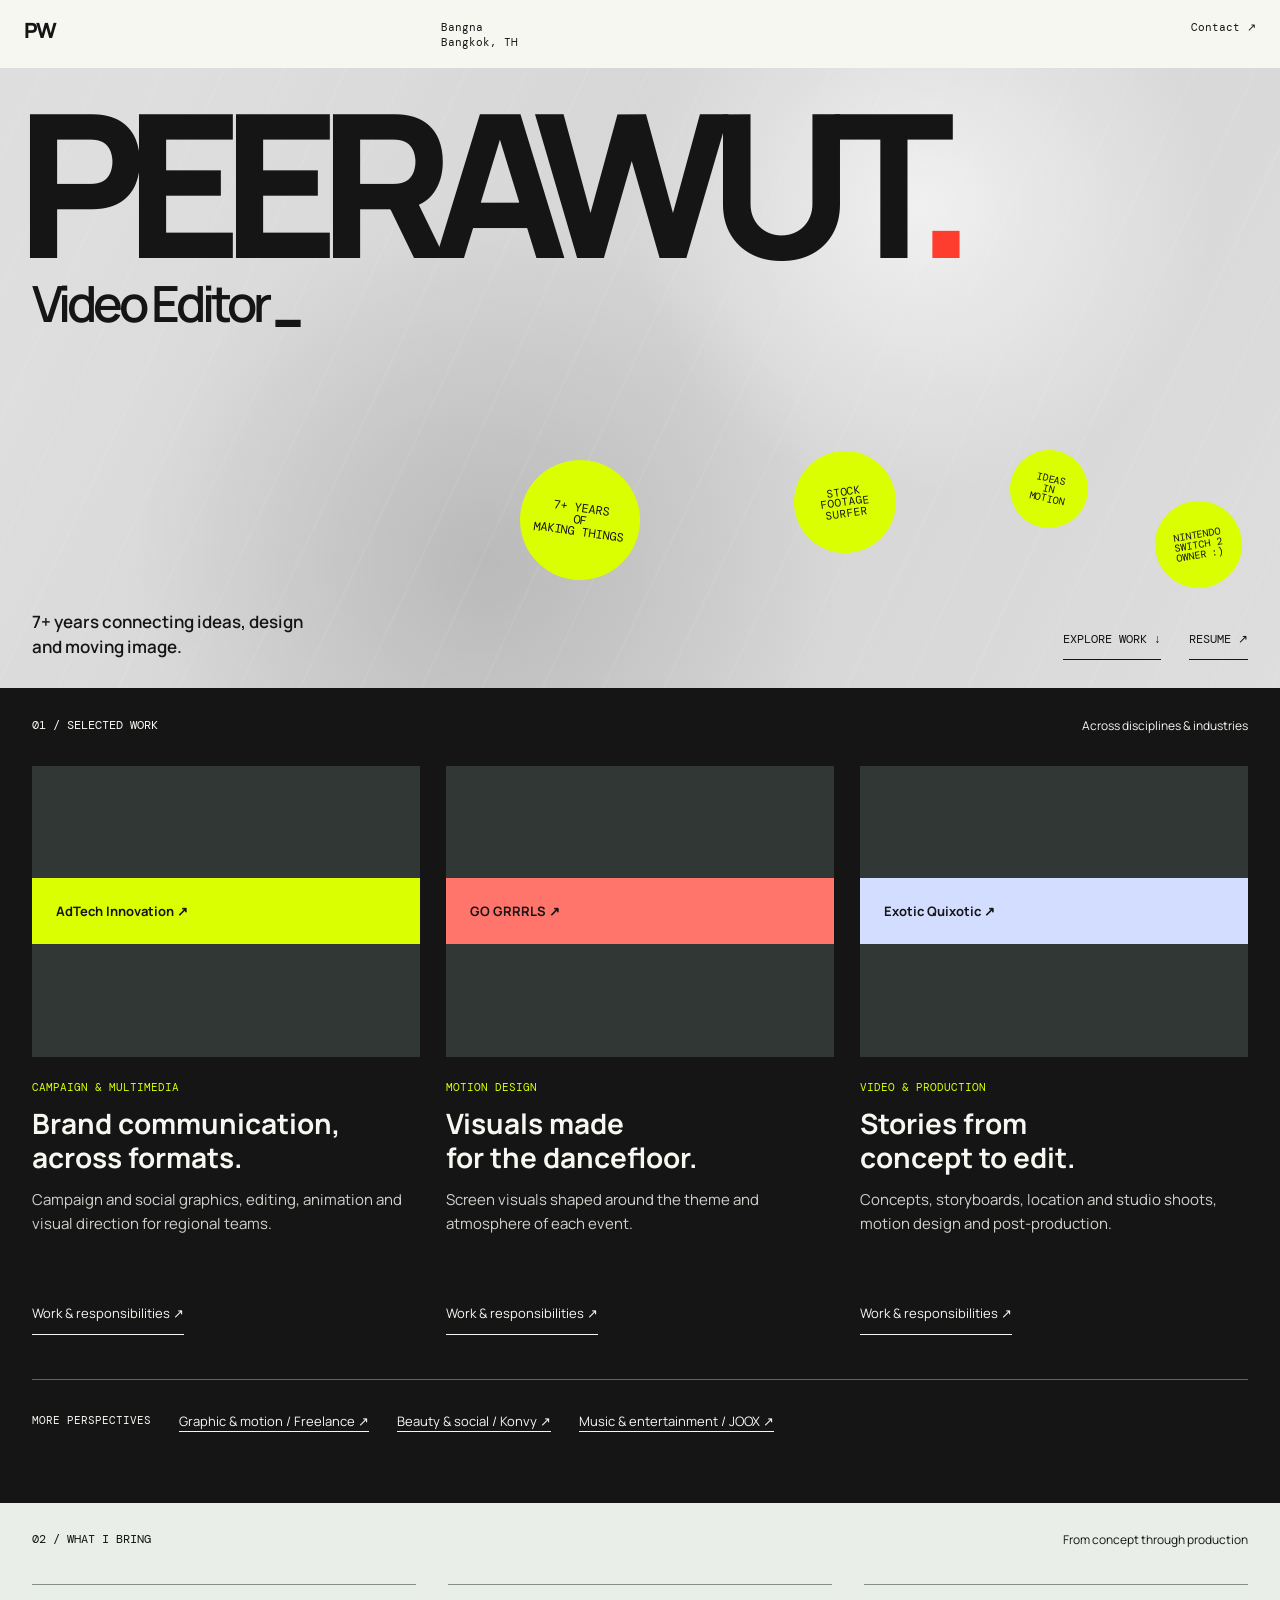
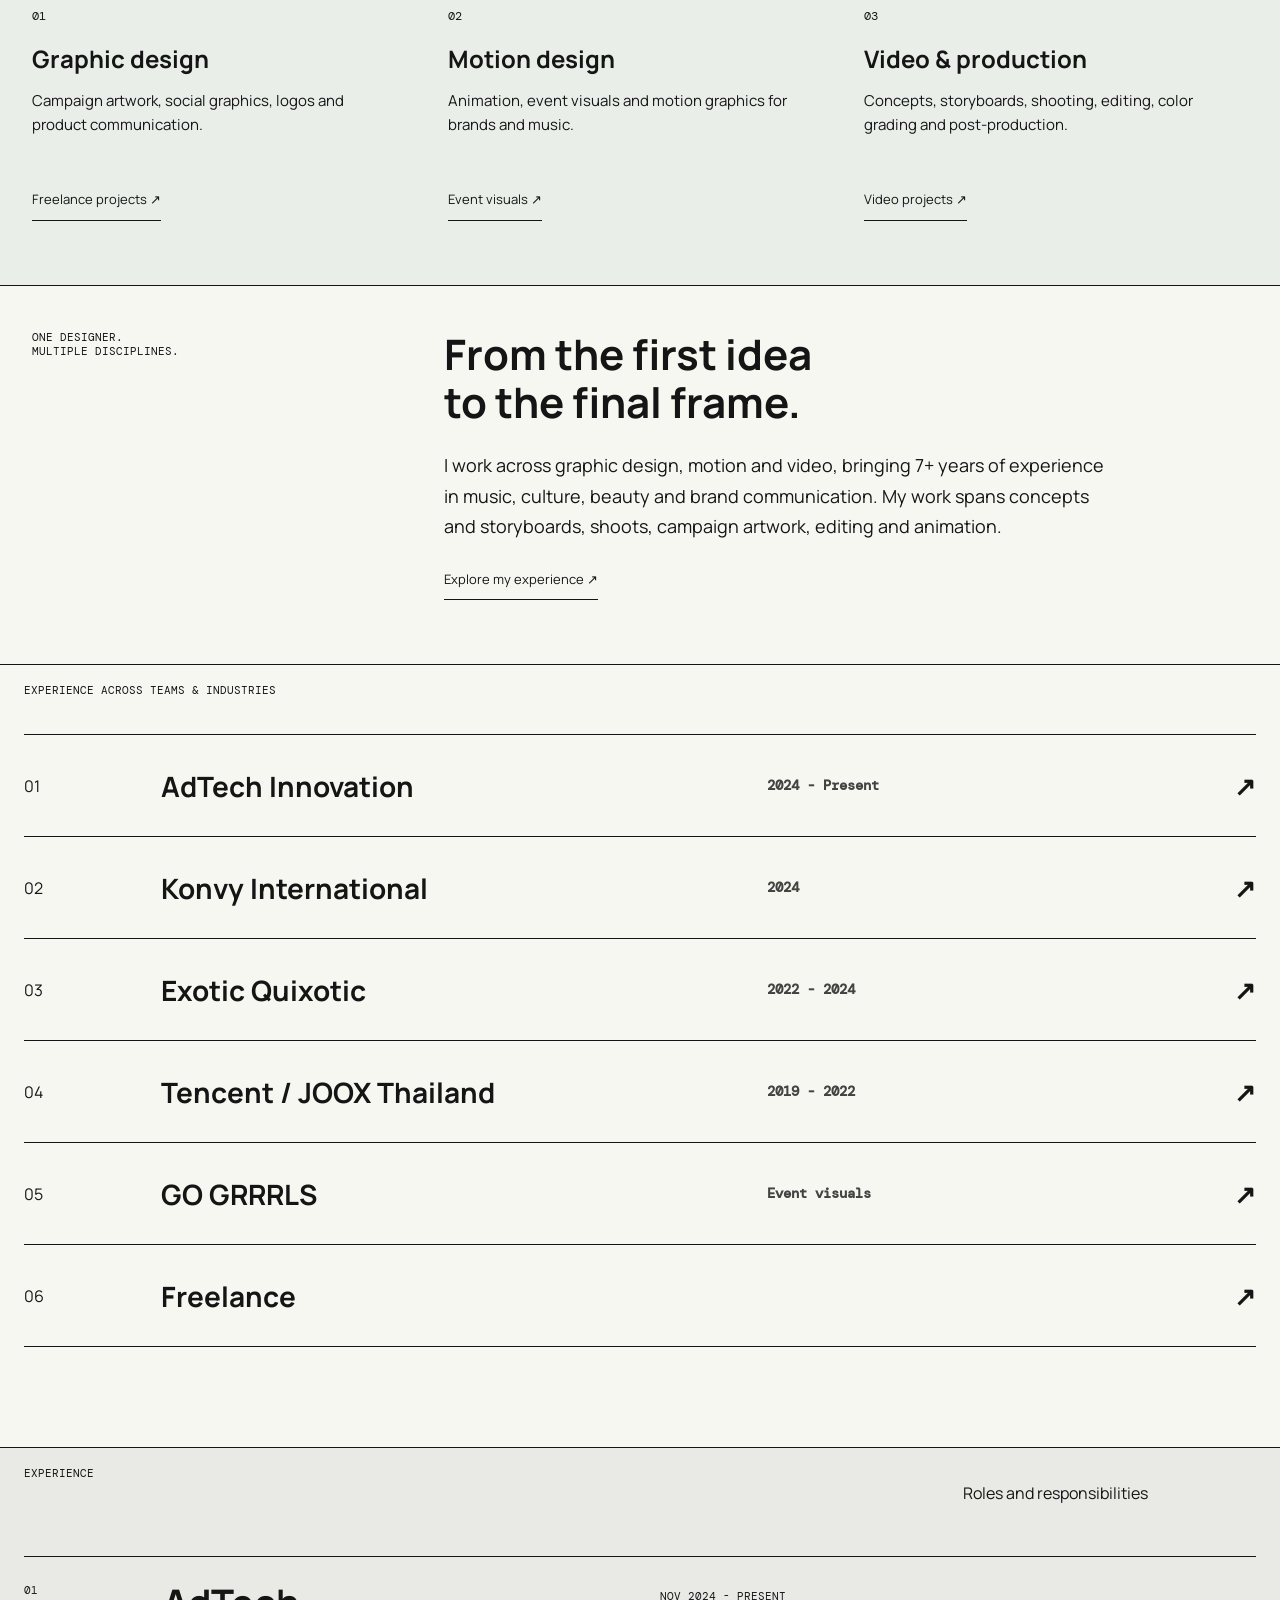
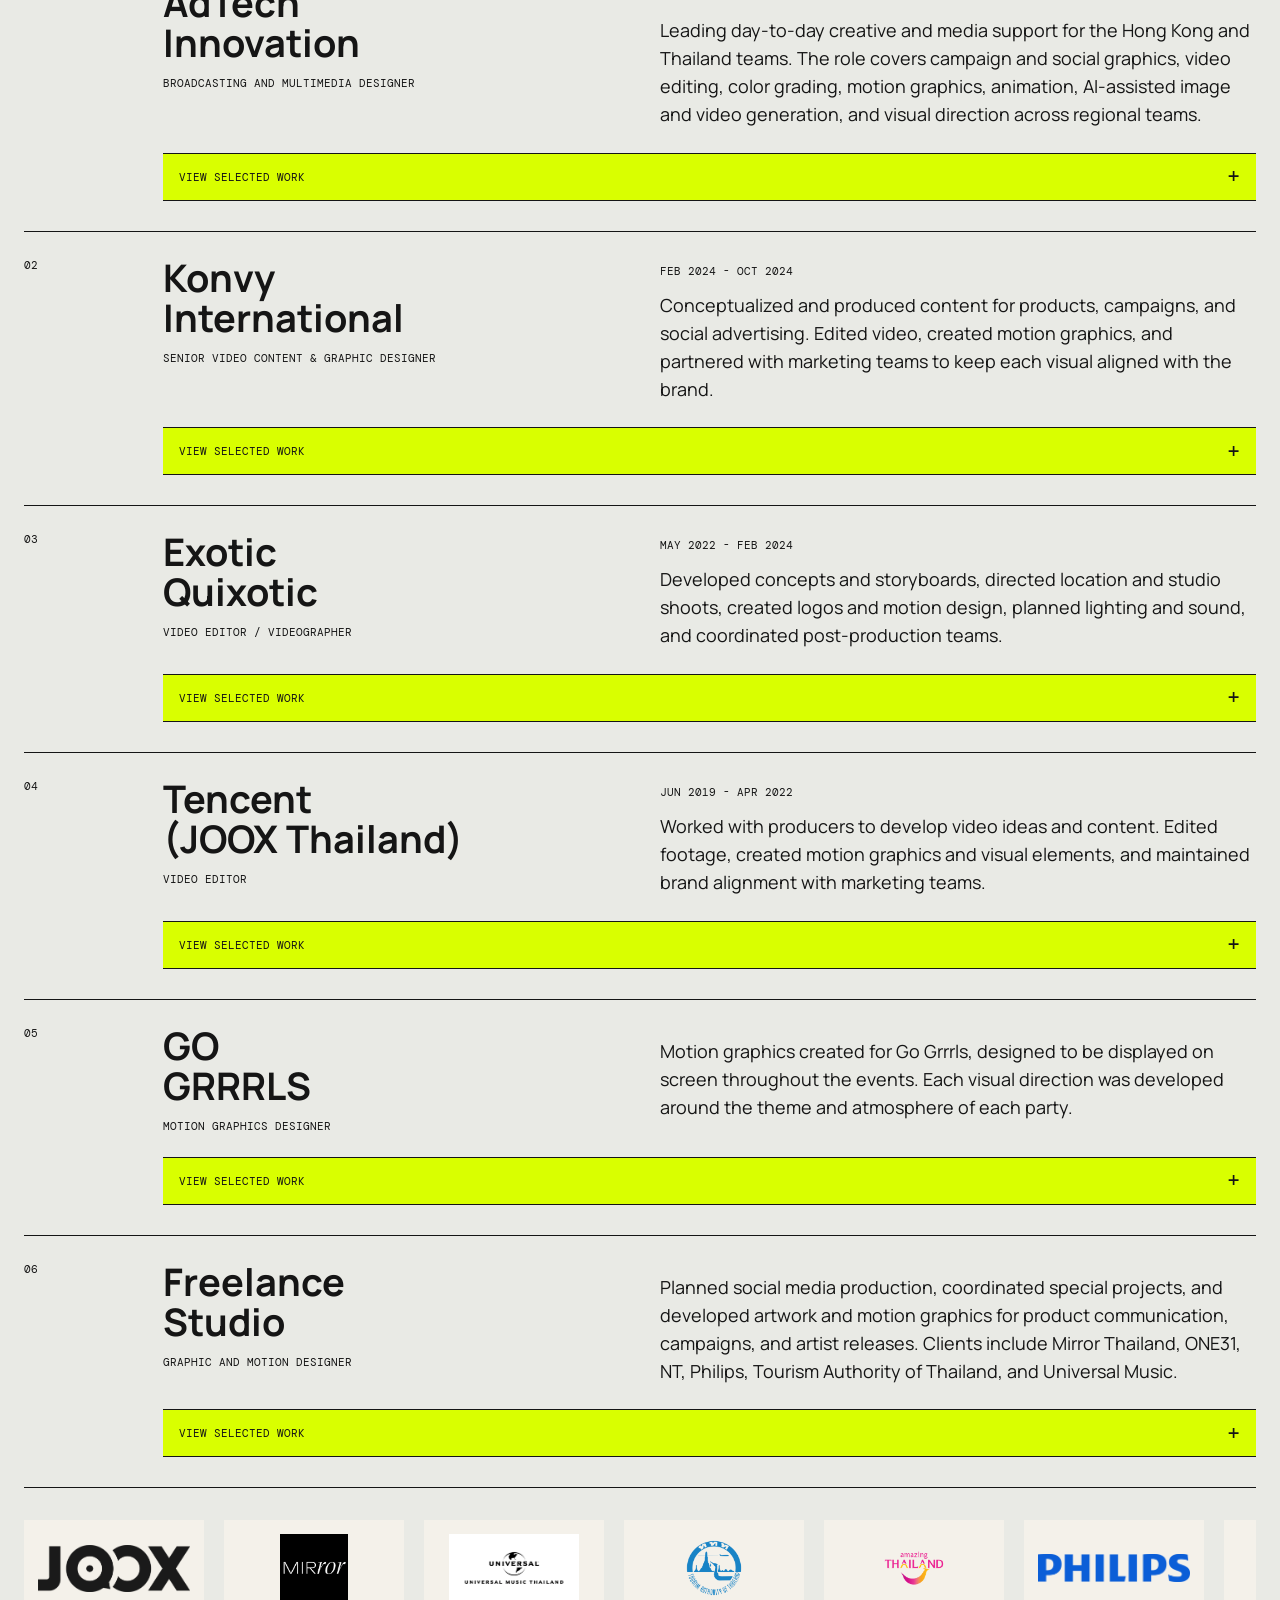
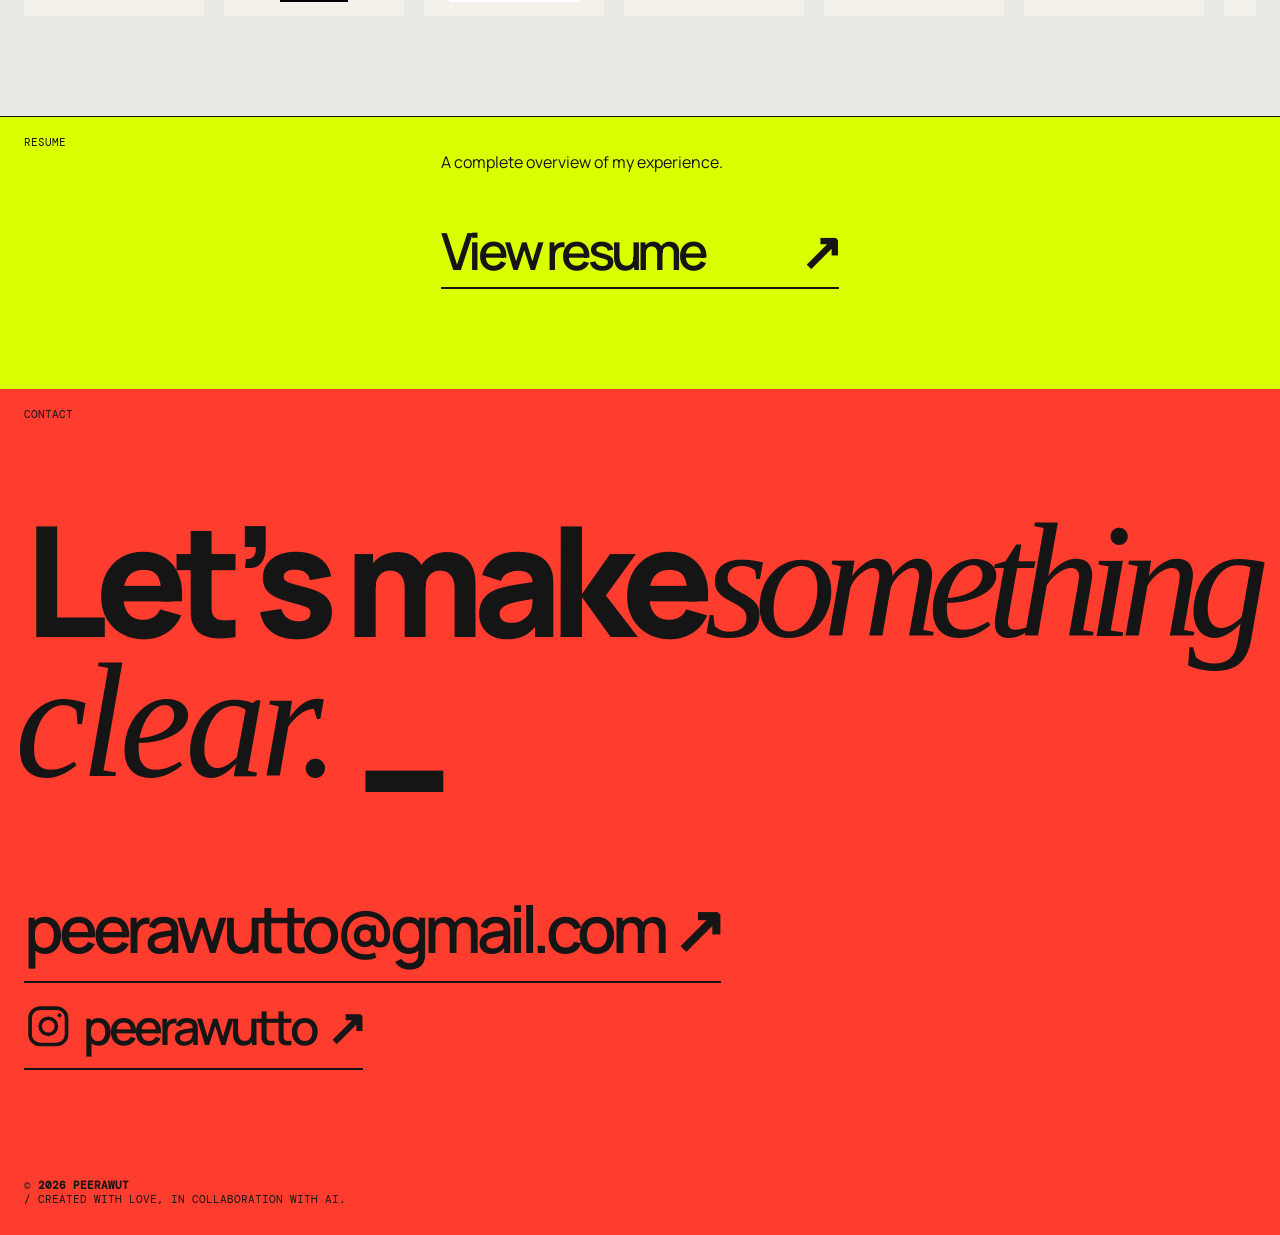
==== index.html @ 7cc7be53 "SEP172026" ====
<!doctype html>
<html lang="en">
  <head>
    <meta charset="UTF-8" />
    <meta name="viewport" content="width=device-width, initial-scale=1.0" />
    <meta name="description" content="Peerawut, multidisciplinary designer in Bangkok. 7+ years across graphic design, motion, video editing and production. Explore work, experience and resume." />
    <title>Peerawut | Graphic, Motion &amp; Video Designer</title>
    <link rel="icon" type="image/svg+xml" href="favicon.svg?v=2" />
    <link rel="shortcut icon" href="favicon.svg?v=2" />
    <link rel="preconnect" href="https://fonts.googleapis.com" />
    <link rel="preconnect" href="https://fonts.gstatic.com" crossorigin />
    <link href="https://fonts.googleapis.com/css2?family=DM+Mono:wght@400;500&family=Manrope:wght@400;500;600;700;800&display=swap" rel="stylesheet" />
    <link rel="stylesheet" href="styles.css?v=20260917" />
    <style>
      .freelance-logos { margin-top: 2rem; overflow: hidden; }
      .logo-marquee { display: flex; width: max-content; animation: logo-marquee 36s linear infinite; }
      .logo-marquee-group { display: flex; flex: none; align-items: center; gap: 1.25rem; padding-right: 1.25rem; }
      .logo-marquee-item { display: grid; width: 180px; height: 96px; flex: none; place-items: center; padding: 14px; background: #f4f1ea; }
      .logo-marquee-item img { display: block; max-width: 100%; max-height: 68px; width: 100%; height: 100%; object-fit: contain; }
      @keyframes logo-marquee { to { transform: translateX(-50%); } }
      @media (max-width: 700px) { .logo-marquee-group { gap: .75rem; padding-right: .75rem; } .logo-marquee-item { width: 130px; height: 76px; padding: 10px; } .logo-marquee-item img { max-height: 56px; } }
      @media (prefers-reduced-motion: reduce) { .logo-marquee { animation-play-state: paused; } }
    </style>
  </head>
  <body>
    <main>
      <nav class="nav" aria-label="Main navigation"><a class="wordmark" href="#top">PW</a><p>Bangna<br />Bangkok, TH</p><a href="#contact">Contact &#8599;&#xfe0e;</a></nav>
      <header class="hero" id="top" style="background-color: #d8dfdf;">
        <div id="hero-background" class="absolute inset-0 overflow-hidden" aria-hidden="true"></div>
        <div class="hero-title-group"><h1>PEERAWUT<span>.</span></h1><p class="typewriter" aria-label="Video Editor, Motion Graphic Designer, Graphic Designer"><span id="typewriter-text" aria-hidden="true">Video Editor</span></p></div>
        <div class="hero-foot"><p>7+ years connecting ideas, design<br />and moving image.</p><div class="hero-actions"><a href="#playground">Explore work &darr;</a><a href="peerawut_cv.pdf" target="_blank" rel="noopener">Resume &nearr;</a></div></div><div class="hero-sticker hero-sticker-years" aria-hidden="true">7+ YEARS<br />OF<br />MAKING THINGS</div>
        <div class="hero-sticker hero-sticker-stock" aria-hidden="true">STOCK<br />FOOTAGE<br />SURFER</div>
        <div class="hero-sticker hero-sticker-ideas" aria-hidden="true">IDEAS<br />IN<br />MOTION</div>
        <div class="hero-sticker hero-sticker-switch" aria-hidden="true">NINTENDO<br />SWITCH 2<br />OWNER :)</div>
      </header>

      <section class="playground section-rule" id="playground">
        <div class="section-heading"><p class="eyebrow">01 / Selected work</p><p>Across disciplines &amp; industries</p></div>
        <div class="featured-grid">
          <article class="featured-work">
            <a class="work-cover" href="#adtech"><img src="https://drive.google.com/thumbnail?id=1GPSWD0efvGQcxTmpb70hJUlC2GIOiPxM&amp;sz=w1000" alt="AdTech campaign video" loading="lazy" /><span class="cover-label">AdTech Innovation &nearr;</span></a>
            <p class="work-discipline">Campaign &amp; multimedia</p><h2>Brand communication,<br />across formats.</h2><p>Campaign and social graphics, editing, animation and visual direction for regional teams.</p><a class="text-link" href="#adtech">Work &amp; responsibilities &nearr;</a>
          </article>
          <article class="featured-work">
            <a class="work-cover" href="#go-grrrls"><img src="https://drive.google.com/thumbnail?id=1A4mxfMgI9z0WcgoMs1ORdTVrOAtVF026&amp;sz=w1000" alt="GO GRRRLS event motion visual" loading="lazy" /><span class="cover-label">GO GRRRLS &nearr;</span></a>
            <p class="work-discipline">Motion design</p><h2>Visuals made<br />for the dancefloor.</h2><p>Screen visuals shaped around the theme and atmosphere of each event.</p><a class="text-link" href="#go-grrrls">Work &amp; responsibilities &nearr;</a>
          </article>
          <article class="featured-work">
            <a class="work-cover" href="#exotic"><img src="https://i.ytimg.com/vi/ZmtAEsxkQjo/hqdefault.jpg" alt="Exotic Quixotic video still" loading="lazy" /><span class="cover-label">Exotic Quixotic &nearr;</span></a>
            <p class="work-discipline">Video &amp; production</p><h2>Stories from<br />concept to edit.</h2><p>Concepts, storyboards, location and studio shoots, motion design and post-production.</p><a class="text-link" href="#exotic">Work &amp; responsibilities &nearr;</a>
          </article>
        </div>
        <div class="more-work"><p class="eyebrow">More perspectives</p><a href="#freelance">Graphic &amp; motion / Freelance &nearr;</a><a href="#konvy">Beauty &amp; social / Konvy &nearr;</a><a href="#joox">Music &amp; entertainment / JOOX &nearr;</a></div>
      </section>

      <section class="capabilities section-rule" id="capabilities">
        <div class="section-heading"><p class="eyebrow">02 / What I bring</p><p>From concept through production</p></div>
        <div class="capability-grid">
          <div><span>01</span><h2>Graphic design</h2><p>Campaign artwork, social graphics, logos and product communication.</p><a class="text-link" href="#freelance">Freelance projects &nearr;</a></div>
          <div><span>02</span><h2>Motion design</h2><p>Animation, event visuals and motion graphics for brands and music.</p><a class="text-link" href="#go-grrrls">Event visuals &nearr;</a></div>
          <div><span>03</span><h2>Video &amp; production</h2><p>Concepts, storyboards, shooting, editing, color grading and post-production.</p><a class="text-link" href="#exotic">Video projects &nearr;</a></div>
        </div>
      </section>

      <section class="about section-rule" id="about">
        <p class="eyebrow">One designer.<br />Multiple disciplines.</p>
        <div class="about-copy"><h2>From the first idea<br />to the final frame.</h2><p>I work across graphic design, motion and video, bringing 7+ years of experience in music, culture, beauty and brand communication. My work spans concepts and storyboards, shoots, campaign artwork, editing and animation.</p><a class="text-link" href="#experience">Explore my experience &nearr;</a></div>
      </section>



      <section class="companies section-rule" id="company-work">
        <div class="section-heading"><p class="eyebrow">Experience across teams &amp; industries</p></div>
        <div class="company-list">
          <a href="#adtech"><span>01</span><strong>AdTech Innovation</strong><em>2024 - Present</em><b>&nearr;&#xfe0e;</b></a>
          <a href="#konvy"><span>02</span><strong>Konvy International</strong><em>2024</em><b>&nearr;&#xfe0e;</b></a>
          <a href="#exotic"><span>03</span><strong>Exotic Quixotic</strong><em>2022 - 2024</em><b>&nearr;&#xfe0e;</b></a>
          <a href="#joox"><span>04</span><strong>Tencent / JOOX Thailand</strong><em>2019 - 2022</em><b>&nearr;&#xfe0e;</b></a>
          <a href="#go-grrrls"><span>05</span><strong>GO GRRRLS</strong><em>Event visuals</em><b>&nearr;&#xfe0e;</b></a>
          <a href="#freelance"><span>06</span><strong>Freelance</strong><em></em><b>&nearr;&#xfe0e;</b></a>
        </div>
      </section>



      <section class="experience section-rule" id="experience">
        <div class="section-heading"><p class="eyebrow">Experience</p><p>Roles and responsibilities</p></div>
        <div class="experience-list">
          <article id="adtech"><span>01</span><div><h2>AdTech<br />Innovation</h2><small>Broadcasting and Multimedia Designer</small></div><div><small>Nov 2024 - Present</small><p>Leading day-to-day creative and media support for the Hong Kong and Thailand teams. The role covers campaign and social graphics, video editing, color grading, motion graphics, animation, AI-assisted image and video generation, and visual direction across regional teams.</p></div><div class="media"><iframe loading="lazy" src="https://drive.google.com/file/d/1GPSWD0efvGQcxTmpb70hJUlC2GIOiPxM/preview" title="AdTech video 1" allow="autoplay; fullscreen" allowfullscreen></iframe><iframe loading="lazy" src="https://drive.google.com/file/d/1Fx2ycMuIGagA-EBZtNsiJQ9z2WbdARnc/preview" title="AdTech video 2" allow="autoplay; fullscreen" allowfullscreen></iframe><iframe loading="lazy" src="https://drive.google.com/file/d/1f5ztmFAk_fGSwMSDm_Q5MvlJbebwPdz_/preview" title="AdTech video 3" allow="autoplay; fullscreen" allowfullscreen></iframe><iframe loading="lazy" src="https://drive.google.com/file/d/1fHGi_t_sOahDQR6sPF0kXmk_KIu9Lkd-/preview" title="AdTech video 4" allow="autoplay; fullscreen" allowfullscreen></iframe><iframe loading="lazy" src="https://drive.google.com/file/d/1Lt5R6Jr__iuh6LdqG8wJbd9Pt-mMy68f/preview" title="AdTech video 5" allow="autoplay; fullscreen" allowfullscreen></iframe><iframe loading="lazy" src="https://drive.google.com/file/d/1yBu82awId2KU3i-F1QlLdQOHeP7GqPcl/preview" title="AdTech video 6" allow="autoplay; fullscreen" allowfullscreen></iframe><iframe loading="lazy" src="https://drive.google.com/file/d/1BjJaF185Xy4SQd1gB5QPIkIWcqqwUDVn/preview" title="AdTech video 7" allow="autoplay; fullscreen" allowfullscreen></iframe><iframe loading="lazy" src="https://drive.google.com/file/d/1YVwL4or8Ymg3fuk3JR5_Pm3fO9uoLNCN/preview" title="AdTech video 8" allow="autoplay; fullscreen" allowfullscreen></iframe><iframe loading="lazy" src="https://drive.google.com/file/d/1TuFGyLu0naY-JPB3Qy8U-9flioZo7vD8/preview" title="AdTech video 9" allow="autoplay; fullscreen" allowfullscreen></iframe></div></article>
          <article id="konvy"><span>02</span><div><h2>Konvy<br />International</h2><small>Senior Video Content &amp; Graphic Designer</small></div><div><small>Feb 2024 - Oct 2024</small><p>Conceptualized and produced content for products, campaigns, and social advertising. Edited video, created motion graphics, and partnered with marketing teams to keep each visual aligned with the brand.</p></div><div class="media"><iframe loading="lazy" class="reel" src="https://www.facebook.com/plugins/video.php?href=https%3A%2F%2Fwww.facebook.com%2Freel%2F1553345655232193&amp;width=500&amp;show_text=false&amp;height=889&amp;appId" title="Konvy reel 1" scrolling="no" allow="autoplay; picture-in-picture" allowfullscreen sandbox="allow-same-origin allow-scripts allow-pointer-lock allow-forms allow-popups allow-popups-to-escape-sandbox"></iframe><iframe loading="lazy" class="reel" src="https://www.facebook.com/plugins/video.php?href=https%3A%2F%2Fwww.facebook.com%2Freel%2F1754664718270599&amp;width=500&amp;show_text=false&amp;height=889&amp;appId" title="Konvy reel 2" scrolling="no" allow="autoplay; picture-in-picture" allowfullscreen sandbox="allow-same-origin allow-scripts allow-pointer-lock allow-forms allow-popups allow-popups-to-escape-sandbox"></iframe></div></article>
          <article id="exotic"><span>03</span><div><h2>Exotic<br />Quixotic</h2><small>Video Editor / Videographer</small></div><div><small>May 2022 - Feb 2024</small><p>Developed concepts and storyboards, directed location and studio shoots, created logos and motion design, planned lighting and sound, and coordinated post-production teams.</p></div><div class="media">
            <iframe loading="lazy" src="https://www.youtube.com/embed/ZmtAEsxkQjo?si=0Oxoohv0z9j7R3uL" title="Exotic video 1" allow="accelerometer; autoplay; clipboard-write; encrypted-media; gyroscope; picture-in-picture; web-share" referrerpolicy="strict-origin-when-cross-origin" allowfullscreen></iframe><iframe loading="lazy" src="https://www.youtube.com/embed/g3zcI-dlvhM?si=2QwMmteR60AfKwuR" title="Exotic video 2" allow="accelerometer; autoplay; clipboard-write; encrypted-media; gyroscope; picture-in-picture; web-share" referrerpolicy="strict-origin-when-cross-origin" allowfullscreen></iframe><iframe loading="lazy" src="https://www.youtube.com/embed/V9s8Utag9i8?si=hBql_FXAB5tgt8dl" title="Exotic video 3" allow="accelerometer; autoplay; clipboard-write; encrypted-media; gyroscope; picture-in-picture; web-share" referrerpolicy="strict-origin-when-cross-origin" allowfullscreen></iframe><iframe loading="lazy" src="https://www.youtube.com/embed/xIaDZvJRnlw?si=BnZo66ZZYOrMNLIb" title="Exotic video 4" allow="accelerometer; autoplay; clipboard-write; encrypted-media; gyroscope; picture-in-picture; web-share" referrerpolicy="strict-origin-when-cross-origin" allowfullscreen></iframe><iframe loading="lazy" src="https://www.youtube.com/embed/-byZ-mAo2mM?si=iYF6hE9TamKHqUy6" title="Exotic video 5" allow="accelerometer; autoplay; clipboard-write; encrypted-media; gyroscope; picture-in-picture; web-share" referrerpolicy="strict-origin-when-cross-origin" allowfullscreen></iframe><iframe loading="lazy" src="https://www.youtube.com/embed/fUjNMRmYJlc?si=VRrY5PL-c62IomEl" title="Exotic video 6" allow="accelerometer; autoplay; clipboard-write; encrypted-media; gyroscope; picture-in-picture; web-share" referrerpolicy="strict-origin-when-cross-origin" allowfullscreen></iframe><iframe loading="lazy" src="https://www.youtube.com/embed/MP-WxYpWNl0?si=kFjOf-rHszbR0x_0" title="Exotic video 7" allow="accelerometer; autoplay; clipboard-write; encrypted-media; gyroscope; picture-in-picture; web-share" referrerpolicy="strict-origin-when-cross-origin" allowfullscreen></iframe><iframe loading="lazy" src="https://www.youtube.com/embed/HzbTyFyeN-0?si=MJtqcMFZN3QCxUTl" title="Exotic video 8" allow="accelerometer; autoplay; clipboard-write; encrypted-media; gyroscope; picture-in-picture; web-share" referrerpolicy="strict-origin-when-cross-origin" allowfullscreen></iframe><iframe loading="lazy" src="https://www.youtube.com/embed/GpVw0tf3b-w?si=QhHApz9FulGLUHxl" title="Exotic video 9" allow="accelerometer; autoplay; clipboard-write; encrypted-media; gyroscope; picture-in-picture; web-share" referrerpolicy="strict-origin-when-cross-origin" allowfullscreen></iframe><iframe loading="lazy" src="https://www.youtube.com/embed/r7h3zewO07g?si=WvD9SN1FuJxdfFyE" title="Exotic video 10" allow="accelerometer; autoplay; clipboard-write; encrypted-media; gyroscope; picture-in-picture; web-share" referrerpolicy="strict-origin-when-cross-origin" allowfullscreen></iframe><iframe loading="lazy" src="https://www.youtube.com/embed/V-4jTbld1lM?si=68vTXrjz9cmgxAHv" title="Exotic video 11" allow="accelerometer; autoplay; clipboard-write; encrypted-media; gyroscope; picture-in-picture; web-share" referrerpolicy="strict-origin-when-cross-origin" allowfullscreen></iframe><iframe loading="lazy" src="https://www.youtube.com/embed/ZOj7ZIvGz88?si=sCBNkSSXfoQlgRoN" title="Exotic video 12" allow="accelerometer; autoplay; clipboard-write; encrypted-media; gyroscope; picture-in-picture; web-share" referrerpolicy="strict-origin-when-cross-origin" allowfullscreen></iframe></div></article>
          <article id="joox"><span>04</span><div><h2>Tencent<br />(JOOX Thailand)</h2><small>Video Editor</small></div><div><small>Jun 2019 - Apr 2022</small><p>Worked with producers to develop video ideas and content. Edited footage, created motion graphics and visual elements, and maintained brand alignment with marketing teams.</p></div><div class="media"><iframe loading="lazy" src="https://www.youtube.com/embed/9yq-SVRY7RA?si=3Ok7BXOp_Tslb3vs" title="JOOX video 1" allow="accelerometer; autoplay; clipboard-write; encrypted-media; gyroscope; picture-in-picture; web-share" referrerpolicy="strict-origin-when-cross-origin" allowfullscreen></iframe><iframe loading="lazy" src="https://www.youtube.com/embed/C34bm0Ke2l4?si=ar_bNOz7g2yJeJD2" title="JOOX video 2" allow="accelerometer; autoplay; clipboard-write; encrypted-media; gyroscope; picture-in-picture; web-share" referrerpolicy="strict-origin-when-cross-origin" allowfullscreen></iframe><iframe loading="lazy" src="https://www.youtube.com/embed/6n6OBM5Apgs?si=3kB_0mI2UHEgUqv7" title="JOOX video 3" allow="accelerometer; autoplay; clipboard-write; encrypted-media; gyroscope; picture-in-picture; web-share" referrerpolicy="strict-origin-when-cross-origin" allowfullscreen></iframe><iframe loading="lazy" src="https://www.youtube.com/embed/n1Kxe6YIMv0?si=Qu8ajJpQiqk8DzXA" title="JOOX video 4" allow="accelerometer; autoplay; clipboard-write; encrypted-media; gyroscope; picture-in-picture; web-share" referrerpolicy="strict-origin-when-cross-origin" allowfullscreen></iframe><iframe loading="lazy" src="https://www.youtube.com/embed/svkLbgJCXZA?si=l6qK4JjCgYpW7nfe" title="JOOX video 5" allow="accelerometer; autoplay; clipboard-write; encrypted-media; gyroscope; picture-in-picture; web-share" referrerpolicy="strict-origin-when-cross-origin" allowfullscreen></iframe><iframe loading="lazy" class="portrait" src="https://www.facebook.com/plugins/video.php?height=476&amp;href=https%3A%2F%2Fwww.facebook.com%2Fjooxth%2Fvideos%2F1141603219954187%2F&amp;show_text=false&amp;width=380&amp;t=0" title="JOOX Facebook video 1" scrolling="no" allow="autoplay; picture-in-picture" allowfullscreen sandbox="allow-same-origin allow-scripts allow-pointer-lock allow-forms allow-popups allow-popups-to-escape-sandbox"></iframe><iframe loading="lazy" class="square" src="https://www.facebook.com/plugins/video.php?height=476&amp;href=https%3A%2F%2Fwww.facebook.com%2Fjooxth%2Fvideos%2F4852558431476911%2F&amp;show_text=false&amp;width=476&amp;t=0" title="JOOX Facebook video 2" scrolling="no" allow="autoplay; picture-in-picture" allowfullscreen sandbox="allow-same-origin allow-scripts allow-pointer-lock allow-forms allow-popups allow-popups-to-escape-sandbox"></iframe><iframe loading="lazy" class="vertical" src="https://www.youtube.com/embed/wQB8HIlYmlA?si=9m2_MhDtuar7ohBA" title="JOOX video 6" allow="accelerometer; autoplay; clipboard-write; encrypted-media; gyroscope; picture-in-picture; web-share" referrerpolicy="strict-origin-when-cross-origin" allowfullscreen></iframe></div></article>
          <article id="go-grrrls"><span>05</span><div><h2>GO<br />GRRRLS</h2><small>Motion Graphics Designer</small></div><div><p>Motion graphics created for Go Grrrls, designed to be displayed on screen throughout the events. Each visual direction was developed around the theme and atmosphere of each party.</p></div><div class="media"><iframe loading="lazy" src="https://drive.google.com/file/d/1A4mxfMgI9z0WcgoMs1ORdTVrOAtVF026/preview" title="GO GRRRLS video 1" allow="autoplay; fullscreen" allowfullscreen></iframe><iframe loading="lazy" src="https://drive.google.com/file/d/13WvaDDYiOZGbIOvN1k9RvhPTbPEBlW-z/preview" title="GO GRRRLS video 2" allow="autoplay; fullscreen" allowfullscreen></iframe><iframe loading="lazy" src="https://drive.google.com/file/d/1ySJh1fFeNir9mu7nMTztdvTm72UpiQbK/preview" title="GO GRRRLS video 3" allow="autoplay; fullscreen" allowfullscreen></iframe><iframe loading="lazy" src="https://drive.google.com/file/d/1NYEXWBu2XXa1RRI0rMtkM-AVHi37KCe8/preview" title="GO GRRRLS video 4" allow="autoplay; fullscreen" allowfullscreen></iframe><iframe loading="lazy" src="https://drive.google.com/file/d/19O7AOgjB5H47iQ6iCWXmFXA9R3YoXiAP/preview" title="GO GRRRLS video 5" allow="autoplay; fullscreen" allowfullscreen></iframe><iframe loading="lazy" src="https://drive.google.com/file/d/1MMa1P9hnZT0xiFbNu2Uss_h6xGqlv2EZ/preview" title="GO GRRRLS video 6" allow="autoplay; fullscreen" allowfullscreen></iframe><iframe loading="lazy" src="https://drive.google.com/file/d/1q-YIk5C-LC6MmfyCjG63q6ZekI_0WDGU/preview" title="GO GRRRLS video 7" allow="autoplay; fullscreen" allowfullscreen></iframe><iframe loading="lazy" src="https://drive.google.com/file/d/1qS_Qf1msz0gsresubN4ll3yEjbhgCLGW/preview" title="GO GRRRLS video 8" allow="autoplay; fullscreen" allowfullscreen></iframe></div></article>
          <article id="freelance"><span>06</span><div><h2>Freelance<br />Studio</h2><small>Graphic and Motion Designer</small></div><div><p>Planned social media production, coordinated special projects, and developed artwork and motion graphics for product communication, campaigns, and artist releases. Clients include Mirror Thailand, ONE31, NT, Philips, Tourism Authority of Thailand, and Universal Music.</p></div><div class="media"><iframe loading="lazy" src="https://www.youtube.com/embed/C3OeEGmt2R8" title="Freelance video 1" allow="accelerometer; autoplay; clipboard-write; encrypted-media; gyroscope; picture-in-picture; web-share" referrerpolicy="strict-origin-when-cross-origin" allowfullscreen></iframe><iframe loading="lazy" src="https://www.youtube.com/embed/xQQDlWcrPD4?start=13" title="Freelance video 3" allow="accelerometer; autoplay; clipboard-write; encrypted-media; gyroscope; picture-in-picture; web-share" referrerpolicy="strict-origin-when-cross-origin" allowfullscreen></iframe><iframe loading="lazy" src="https://drive.google.com/file/d/1750gDkgOFzOfIESChkfsvuk6HgGTf3G4/preview" title="Freelance video 4" allow="autoplay; fullscreen" allowfullscreen></iframe><iframe loading="lazy" src="https://drive.google.com/file/d/1cC23R4CDkZIlmk37tvv_WJELBU5m_Cwu/preview" title="Freelance video 5" allow="autoplay; fullscreen" allowfullscreen></iframe><iframe loading="lazy" src="https://drive.google.com/file/d/1Htw5vbWr7qIZB_d51MZimnRySztlYdSy/preview" title="Freelance video 6" allow="autoplay; fullscreen" allowfullscreen></iframe><iframe loading="lazy" class="vertical" src="https://www.youtube.com/embed/Zj5JPkKeCm4" title="Freelance video 2" allow="accelerometer; autoplay; clipboard-write; encrypted-media; gyroscope; picture-in-picture; web-share" referrerpolicy="strict-origin-when-cross-origin" allowfullscreen></iframe></div></article>
            <div class="freelance-logos" aria-label="Selected client logos">
              <div class="logo-marquee">
                <div class="logo-marquee-group">
                  <div class="logo-marquee-item"><img src="Logo_of_JOOX.png" alt="JOOX" /></div>
                  <div class="logo-marquee-item"><img src="mirror.png" alt="Mirror Thailand" /></div>
                  <div class="logo-marquee-item"><img src="Universal TH.webp" alt="Universal Music Thailand" /></div>
                  <div class="logo-marquee-item"><img src="1. Logo_TAT-01.png" alt="Tourism Authority of Thailand" /></div>
                  <div class="logo-marquee-item"><img src="2. Logo_Amazing Thailand-01.png" alt="Amazing Thailand" /></div>
                  <div class="logo-marquee-item"><img src="Philips_logo_new.svg.webp" alt="Philips" /></div>
                  <div class="logo-marquee-item"><img src="NT_Logo.svg.webp" alt="NT" /></div>
                  <div class="logo-marquee-item"><img src="one 31.png" alt="ONE 31" /></div>
                  <div class="logo-marquee-item"><img src="fitflop.png" alt="fitflop" /></div>
                  <div class="logo-marquee-item"><img src="konvy.webp" alt="Konvy" /></div>
                </div>
                <div class="logo-marquee-group" aria-hidden="true">
                  <div class="logo-marquee-item"><img src="Logo_of_JOOX.png" alt="" /></div>
                  <div class="logo-marquee-item"><img src="mirror.png" alt="" /></div>
                  <div class="logo-marquee-item"><img src="Universal TH.webp" alt="" /></div>
                  <div class="logo-marquee-item"><img src="1. Logo_TAT-01.png" alt="" /></div>
                  <div class="logo-marquee-item"><img src="2. Logo_Amazing Thailand-01.png" alt="" /></div>
                  <div class="logo-marquee-item"><img src="Philips_logo_new.svg.webp" alt="" /></div>
                  <div class="logo-marquee-item"><img src="NT_Logo.svg.webp" alt="" /></div>
                  <div class="logo-marquee-item"><img src="one 31.png" alt="" /></div>
                  <div class="logo-marquee-item"><img src="fitflop.png" alt="" /></div>
                  <div class="logo-marquee-item"><img src="konvy.webp" alt="" /></div>
                </div>
              </div>
            </div>
        </div>
      </section>

      <section class="resume section-rule" id="resume">

        <div class="section-heading">
          <p class="eyebrow">Resume</p>
          <p>A complete overview of my experience.</p>
        </div>
        <div class="resume-content">
          <a class="resume-open" href="peerawut_cv.pdf#page=1&view=FitH" target="_blank" rel="noopener" aria-haspopup="dialog" aria-controls="resume-dialog">View resume <span>&nearr;&#xfe0e;</span></a>

        </div>
      </section>

      <div class="resume-dialog" id="resume-dialog" role="dialog" aria-modal="true" aria-label="Peerawut resume preview" hidden>
        <div class="resume-dialog-panel">
          <div class="resume-dialog-bar"><p class="eyebrow">Peerawut / Resume</p><button class="resume-close" type="button" aria-label="Close resume preview">&times;</button></div>
          <iframe loading="lazy" src="peerawut_cv.pdf#page=1&view=FitH" title="Peerawut resume PDF"></iframe>
          <a class="resume-download" href="peerawut_cv.pdf" target="_blank" rel="noopener">Open in a new tab &nearr;&#xfe0e;</a> 
        </div>
      </div>

      <footer id="contact"><p class="eyebrow">Contact</p><h2><span class="footer-typewriter" id="footer-typewriter"></span></h2><div class="contact-links"><a class="mail" href="mailto:peerawutto@gmail.com">peerawutto@gmail.com &#8599;&#xfe0e;</a><a class="instagram-link" href="https://instagram.com/peerawutto" target="_blank" rel="noopener noreferrer"><svg aria-hidden="true" viewBox="0 0 24 24" fill="none" stroke="currentColor" stroke-width="1.8"><rect x="3" y="3" width="18" height="18" rx="5" /><circle cx="12" cy="12" r="4" /><circle cx="17.5" cy="6.5" r="1" fill="currentColor" stroke="none" /></svg><span>peerawutto</span> &#8599;&#xfe0e;</a></div><div><p>&copy; <b>2026 Peerawut</b><br />/ Created with love, in collaboration with AI.</p></div></footer>
      <a class="floating-top" href="#company-work" aria-label="Back to Company work">&uarr;</a>
    </main>
    <script>
      // This script block is intentionally left in place.
      // The following script tags will be added after it.
      const company = document.querySelector('#company-work');
      const topButton = document.querySelector('.floating-top');
      const output = document.querySelector('#typewriter-text');
      const roles = ['Video Editor', 'Motion Graphic Designer', 'Graphic Designer'];
      let role = 0, character = 0, deleting = false;
      function type() {
        const text = roles[role];
        character += deleting ? -1 : 1;
        output.textContent = text.slice(0, character);
        let delay = deleting ? 45 : 85;
        if (!deleting && character === text.length) { deleting = true; delay = 2000; }
        if (deleting && character === 0) { deleting = false; role = (role + 1) % roles.length; delay = 350; }
        setTimeout(type, delay);
      }
      if (!matchMedia('(prefers-reduced-motion: reduce)').matches) type();
      const footerTypewriter = document.querySelector('#footer-typewriter');
      const heroVideo = document.querySelector('.hero-video');
      const hero = document.querySelector('.hero');
      const stickers = document.querySelectorAll('.hero-sticker');
      let footerTypewriterStarted = false;
      function runFooterTypewriter() {
        if (!footerTypewriter || footerTypewriterStarted) return;
        footerTypewriterStarted = true;
        const words = ["Let’s", "make", "something", "clear."];
        const variants = ['variant-serif', 'variant-tilt', 'variant-soft', 'variant-lift'];
        footerTypewriter.innerHTML = '';

        words.forEach((word, index) => {
          const wordNode = document.createElement('span');
          const variant = variants[Math.floor(Math.random() * variants.length)];
          wordNode.textContent = word;
          wordNode.className = `footer-word ${index < words.length - 1 ? 'footer-word--main' : 'footer-word--accent'} ${variant}`;

          footerTypewriter.appendChild(wordNode);

          requestAnimationFrame(() => {
            wordNode.classList.add('is-visible');
            setTimeout(() => {
              wordNode.classList.add('is-final');
              if (index === words.length - 1) {
                footerTypewriter.classList.add('is-complete');
              }
            }, 340 + index * 220);
          });
        });
      }
      function checkFooterTypewriter() {
        const footer = document.querySelector('#contact');
        if (!footer || footerTypewriterStarted) return;
        const rect = footer.getBoundingClientRect();
        const shouldRun = rect.top < window.innerHeight * 0.9 && rect.bottom > 0;
        if (shouldRun) runFooterTypewriter();
      }
      function toggleTopButton() { topButton.classList.toggle('is-visible', scrollY >= company.offsetTop - innerHeight / 2); }
      addEventListener('scroll', () => { toggleTopButton(); checkFooterTypewriter(); }, { passive: true }); addEventListener('resize', () => { toggleTopButton(); checkFooterTypewriter(); }); toggleTopButton(); checkFooterTypewriter();

      if (heroVideo) {
        heroVideo.muted = true;
        heroVideo.play().catch(() => {});
      }

      stickers.forEach((sticker) => {
        sticker.addEventListener('pointerdown', (event) => {
          const rect = sticker.getBoundingClientRect();
          sticker.classList.add('is-dragging');
          sticker.setPointerCapture(event.pointerId);
          sticker.dataset.offsetX = event.clientX - rect.left;
          sticker.dataset.offsetY = event.clientY - rect.top;
        });
        sticker.addEventListener('pointermove', (event) => {
          if (!sticker.classList.contains('is-dragging')) return;
          const heroRect = hero.getBoundingClientRect();
          const rect = sticker.getBoundingClientRect();
          const left = Math.min(Math.max(event.clientX - heroRect.left - Number(sticker.dataset.offsetX), 0), heroRect.width - rect.width);
          const top = Math.min(Math.max(event.clientY - heroRect.top - Number(sticker.dataset.offsetY), 0), heroRect.height - rect.height);
          sticker.style.left = `${left}px`;
          sticker.style.top = `${top}px`;
          sticker.style.right = 'auto';
          sticker.style.bottom = 'auto';
        });
        ['pointerup', 'pointercancel'].forEach((eventName) => sticker.addEventListener(eventName, () => sticker.classList.remove('is-dragging')));
      });

      document.querySelectorAll('.work-cover img').forEach((image) => {
        image.addEventListener('error', () => {
          image.hidden = true;
          image.closest('.work-cover').classList.add('image-unavailable');
        });
      });

      document.querySelectorAll('.experience article .media').forEach((media) => {
        const details = document.createElement('details');
        const summary = document.createElement('summary');
        details.className = 'work-samples';
        summary.innerHTML = '<span>View selected work</span>';
        media.parentNode.insertBefore(details, media);
        details.append(summary, media);

        // Lazy load iframes in experience section
        const iframes = media.querySelectorAll('iframe');
        iframes.forEach((iframe) => {
          const src = iframe.getAttribute('src');
          iframe.removeAttribute('src');
          iframe.dataset.src = src;

          // Load iframe when details are opened
          details.addEventListener('toggle', () => {
            if (details.open && iframe.dataset.src && !iframe.getAttribute('src')) {
              iframe.setAttribute('src', iframe.dataset.src);
            }
          });

          // Also use Intersection Observer for fallback
          const observer = new IntersectionObserver((entries) => {
            if (entries[0].isIntersecting && iframe.dataset.src && !iframe.getAttribute('src')) {
              iframe.setAttribute('src', iframe.dataset.src);
              observer.unobserve(iframe);
            }
          }, { rootMargin: '100px' });
          observer.observe(iframe);
        });
      });

      const openWork = () => {
        const target = document.getElementById(location.hash.slice(1));
        const details = target?.querySelector('.work-samples');
        if (details) details.open = true;
      };
      addEventListener('hashchange', openWork);
      document.querySelectorAll('a[href^="#"]').forEach((link) => {
        link.addEventListener('click', () => {
          const target = document.getElementById(link.hash.slice(1));
          const details = target?.querySelector('.work-samples');
          if (details) details.open = true;
        });
      });
      openWork();

      const resumeDialog = document.querySelector('#resume-dialog');
      const resumeOpen = document.querySelector('.resume-open');
      const resumeClose = document.querySelector('.resume-close');
      const closeResume = () => { resumeDialog.hidden = true; };
      resumeOpen?.addEventListener('click', (event) => {
        if (matchMedia('(max-width: 700px)').matches) return;
        event.preventDefault();
        resumeDialog.hidden = false;
      });
      resumeClose?.addEventListener('click', closeResume);
      resumeDialog?.addEventListener('click', (event) => {
        if (event.target === resumeDialog) closeResume();
      });
      addEventListener('keydown', (event) => { if (event.key === 'Escape' && !resumeDialog.hidden) closeResume(); });
    </script>
    <script type="module" src="background.js"></script>
  </body>
</html>
---- styles.css ----
:root { --ink: #151515; --paper: #f4f1ea; --acid: #d9ff00; --red: #ff3d2e; --blue: #1d43ff; }
* { box-sizing: border-box; }
html { scroll-behavior: smooth; }
body { margin: 0; background: var(--paper); color: var(--ink); font-family: Manrope, sans-serif; }
a { color: inherit; text-decoration: none; }
main { overflow: hidden; }
.absolute { position: absolute; }
.inset-0 { inset: 0; }
.overflow-hidden { overflow: hidden; }
.nav, .section-heading, .hero-foot, .about { display: grid; grid-template-columns: repeat(12, 1fr); gap: 20px; }
.eyebrow, small, em { margin: 0; font: 11px/1.35 "DM Mono", monospace; letter-spacing: -0.04em; text-transform: uppercase; }
.nav { padding: 20px 24px 18px; font: 11px/1.35 "DM Mono", monospace; }
.nav p { grid-column: span 4; margin: 0; }
.wordmark { grid-column: span 4; font: 800 21px/1 Manrope, sans-serif; letter-spacing: -0.1em; }
.nav > a:last-child { grid-column: 12; text-align: right; }
.hero { position: relative; display: flex; min-height: 50svh; padding: 56px 24px 22px; flex-direction: column; justify-content: space-between; isolation: isolate; overflow: hidden; }
#hero-background { z-index: 0; filter: grayscale(1); background: radial-gradient(circle at 72% 22%, rgba(242, 246, 241, .86), transparent 28%), radial-gradient(circle at 38% 80%, rgba(226, 165, 96, .68), transparent 38%), linear-gradient(118deg, #d8dfdf 12%, #bddbd6 52%, #d8dfdf 100%); }
#hero-background::after { position: absolute; inset: -30%; content: ""; background: repeating-linear-gradient(115deg, transparent 0 24px, rgba(255, 255, 255, .14) 25px 26px, transparent 27px 55px); opacity: .42; animation: hero-drift 18s linear infinite; }
.hero-video { position: absolute; inset: 0; z-index: 0; display: block; width: 100%; height: 100%; object-fit: cover; filter: saturate(.8) contrast(1.1); pointer-events: none; }
.hero > :not(.hero-video):not(.hero-sticker):not(#hero-background) { position: relative; z-index: 2; }
.hero-sticker { position: absolute; z-index: 3; display: grid; width: 78px; height: 78px; place-items: center; border-radius: 50%; background: var(--acid); font: 10px/1 "DM Mono", monospace; text-align: center; cursor: grab; touch-action: none; user-select: none; --initial-rotation: 13deg; transform: rotate(var(--initial-rotation)); animation: wobble 6s ease-in-out infinite; }
.hero-sticker.is-dragging { cursor: grabbing; animation: none; }
.hero-sticker-ideas { top: 8%; right: 8%; }
.hero-sticker-years { right: 25%; bottom: 23%; width: 120px; height: 120px; font-size: 12px; --initial-rotation: 8deg; animation-delay: -1s; }
.hero-sticker-stock { top: 30%; right: 8%; width: 102px; height: 102px; font-size: 11px; --initial-rotation: -8deg; animation-delay: -4s; }
.hero-sticker-switch { right: 12%; bottom: 8%; width: 87px; height: 87px; --initial-rotation: -9deg; animation-delay: -2s; }
.hero h1 { margin: 0 0 0 -0.08em; font-size: clamp(70px, 15.6vw, 285px); font-weight: 800; letter-spacing: -0.105em; line-height: 0.74; white-space: nowrap; }
.hero h1 span { color: var(--red); }
.typewriter { min-height: 1.05em; margin: clamp(14px, 2vw, 28px) 0 0; font-size: clamp(20px, 3.9vw, 71px); font-weight: 600; letter-spacing: -0.08em; line-height: 0.9; }
.typewriter span::after { content: "_"; margin-left: 0.08em; font-family: "DM Mono", monospace; animation: blink 0.8s steps(1) infinite; }
.footer-typewriter { display: inline-flex; flex-wrap: wrap; gap: 0.12em; min-width: 1ch; align-items: baseline; font-family: Manrope, sans-serif; }
.footer-word { display: inline-block; opacity: 0; transform: translateY(14px) rotate(3deg) scale(.96); transition: opacity 0.28s ease, transform 0.38s ease, font-family 0.38s ease, font-style 0.38s ease, font-weight 0.38s ease, letter-spacing 0.38s ease; }
.footer-word.is-visible { opacity: 1; transform: translateY(0) rotate(0) scale(1); }
.footer-word.variant-serif { font-family: Georgia, serif; font-style: italic; font-weight: 400; }
.footer-word.variant-tilt { transform: translateY(-8px) rotate(-3deg) scale(1.02); font-family: Georgia, serif; font-style: italic; font-weight: 400; }
.footer-word.variant-soft { transform: translateY(8px) rotate(2deg) scale(.98); font-family: Manrope, sans-serif; font-weight: 700; }
.footer-word.variant-lift { transform: translateY(-4px) scale(1.06); font-family: Georgia, serif; font-style: italic; font-weight: 400; }
.footer-word--main { font-weight: 800; letter-spacing: -0.08em; }
.footer-word--accent { font-family: Georgia, serif; font-style: italic; font-weight: 400; letter-spacing: -0.04em; }
.footer-word.is-final { opacity: 1; transform: translateY(0) rotate(0) scale(1); font-family: Manrope, sans-serif; font-style: normal; font-weight: 800; letter-spacing: -0.08em; }
.footer-word--accent.is-final { font-family: Georgia, serif; font-style: italic; font-weight: 400; letter-spacing: -0.04em; }
.footer-typewriter::after { content: "_"; margin-left: 0.08em; font-family: "DM Mono", monospace; animation: blink 0.8s steps(1) infinite; }
.footer-typewriter.is-complete::after { display: none; }
.hero-foot { align-items: end; }
.hero-foot p { grid-column: span 4; margin: 0; font-size: 16px; font-weight: 600; letter-spacing: -0.06em; line-height: 1.22; }
.hero-foot a { grid-column: 9 / span 4; font: 11px "DM Mono", monospace; text-transform: uppercase; }
.section-rule { border-top: 1px solid var(--ink); }
.about { padding: 18px 24px 78px; }
.about .eyebrow { grid-column: span 3; }
.about > p:not(.eyebrow) { grid-column: 5 / span 6; margin: 0; font-size: clamp(27px, 4vw, 58px); font-weight: 600; letter-spacing: -0.075em; line-height: 0.98; }
.about > small { grid-column: 11 / span 2; align-self: end; }
.work, .companies, .playground, .experience { padding: 18px 24px 100px; }
.section-heading { margin-bottom: 36px; }
.section-heading > p:first-child { grid-column: span 5; }
.section-heading > p:last-child { grid-column: 10 / span 3; }
.companies .section-heading > p:first-child { grid-column: 1 / -1; text-align: left; }
.project-grid { display: grid; grid-template-columns: repeat(12, 1fr); gap: 48px 20px; }
.project { position: relative; min-height: 200px; }
.project div { display: grid; min-height: clamp(300px, 45vw, 660px); place-items: center; font-size: clamp(60px, 13vw, 200px); font-weight: 800; letter-spacing: -0.12em; }
.project p { display: flex; margin: 10px 0 0; justify-content: space-between; font-size: 14px; letter-spacing: -0.06em; }
.project p small { font-size: 10px; }
.kinn { grid-column: span 8; }.kinn div { background: var(--red); transform: rotate(-8deg); }
.tempo { grid-column: 9 / span 4; margin-top: 140px; }.tempo div { min-height: clamp(400px, 51vw, 690px); place-items: start; padding: 20px; background: var(--blue); color: var(--paper); line-height: 0.77; }
.aster { grid-column: 3 / span 5; }.aster div { min-height: 0; aspect-ratio: 1.36; background: #d7d3ce; font-size: clamp(28px, 5.3vw, 74px); }
.company-list, .experience-list { border-top: 1px solid var(--ink); }
.company-list a { display: grid; min-height: 102px; grid-template-columns: 1fr 5fr 3fr 1fr; align-items: center; gap: 20px; border-bottom: 1px solid var(--ink); transition: padding 0.3s ease, background 0.3s ease; }
.company-list a:hover { padding: 0 16px; background: var(--acid); }
.company-list strong { font-size: clamp(20px, 2.7vw, 38px); letter-spacing: -0.07em; line-height: 0.95; }
.company-list em { font-size: clamp(13px, 1.35vw, 20px); font-weight: 600; letter-spacing: -0.06em; text-transform: none; color: rgba(21, 21, 21, .8); }
.company-list b { text-align: right; font-size: 26px; }
.playground { background: var(--ink); color: var(--paper); }
.play-grid { display: flex; gap: 20px; padding-bottom: 20px; overflow-x: auto; overscroll-behavior-x: contain; scroll-snap-type: x proximity; scroll-behavior: auto; touch-action: pan-y; cursor: grab; }
.play-grid.is-dragging { cursor: grabbing; user-select: none; }
.play-grid > iframe { display: block; flex: 0 0 360px; width: 360px; height: 220px; min-height: 220px; margin: 0; padding: 0; border: 0; background: transparent; scroll-snap-align: start; }
.play-controls { display: flex; justify-content: flex-start; gap: 10px; margin-top: 8px; }
.play-arrow { display: grid; width: 42px; height: 42px; place-items: center; border: 1px solid rgba(255, 255, 255, .7); border-radius: 50%; background: transparent; color: var(--paper); font: 20px/1 "DM Mono", monospace; cursor: pointer; transition: transform 0.2s ease, background 0.2s ease, border-color 0.2s ease, color 0.2s ease; }
.play-arrow:hover, .play-arrow:focus-visible { background: var(--acid); color: var(--ink); border-color: var(--acid); transform: translateY(-1px); }
.play-arrow:active { background: var(--acid); color: var(--ink); border-color: var(--acid); transform: translateY(0); }
.experience { background: #d7d3ce; }
.experience article { display: grid; padding: 26px 0 30px; grid-template-columns: 1fr 4fr 5fr; gap: 20px; border-bottom: 1px solid var(--ink); scroll-margin-top: 24px; }
.experience article > span, .experience article > div > small { font: 11px/1.3 "DM Mono", monospace; text-transform: uppercase; }
.experience h2 { margin: 0; font-size: clamp(30px, 4vw, 58px); letter-spacing: -0.09em; line-height: 0.84; }
.experience h2 + small { display: block; margin-top: 13px; }
.experience article > div > p { margin: 12px 0 0; font-size: clamp(17px, 1.65vw, 23px); letter-spacing: -0.055em; line-height: 1.08; }
.media { display: grid; grid-column: 2 / -1; grid-template-columns: repeat(12, 1fr); gap: 12px; margin-top: 4px; }
.media iframe { width: 100%; aspect-ratio: 16 / 9; grid-column: span 6; border: 0; background: var(--ink); }
.media .reel { aspect-ratio: 500 / 889; grid-column: span 4; }.media .portrait { aspect-ratio: 380 / 476; grid-column: span 4; }.media .square { aspect-ratio: 1; grid-column: span 4; }.media .vertical { aspect-ratio: 315 / 560; grid-column: span 3; }
#joox .media iframe:nth-child(1), #joox .media iframe:nth-child(2), #joox .media iframe:nth-child(3), #joox .media iframe:nth-child(4), #joox .media iframe:nth-child(5) { grid-column: span 6; }
#joox .media iframe:nth-child(6), #joox .media iframe:nth-child(7), #joox .media iframe:nth-child(8) { grid-column: span 4; }
.work-samples { grid-column: 2 / -1; margin-top: 4px; }.work-samples summary { display: flex; min-height: 48px; align-items: center; justify-content: space-between; gap: 16px; padding: 12px 16px; border-top: 1px solid var(--ink); border-bottom: 1px solid var(--ink); background: #d9ff00; font: 11px/1.3 "DM Mono", monospace; text-transform: uppercase; cursor: pointer; list-style: none; }.work-samples summary::-webkit-details-marker { display: none; }.work-samples summary::after { content: "+"; font-size: 22px; line-height: .7; }.work-samples[open] summary::after { content: "−"; }.work-samples .media { grid-column: auto; margin-top: 12px; }
#freelance .media iframe:nth-child(5) { width: 100%; aspect-ratio: 16 / 9; grid-column: 1 / -1; }
#freelance .media iframe:nth-child(6) { width: 100%; aspect-ratio: 8 / 9; grid-column: span 3; }
footer { display: flex; min-height: 94svh; padding: 18px 24px; flex-direction: column; justify-content: space-between; background: var(--red); }
footer h2 { margin: 0; font-size: clamp(62px, 12vw, 190px); letter-spacing: -0.115em; line-height: 0.79; } footer h2 i { font-family: Georgia, serif; font-weight: 400; }
.contact-links { display: flex; flex-direction: column; align-items: flex-start; gap: 10px; }
.mail { align-self: flex-start; padding-bottom: 8px; border-bottom: 2px solid var(--ink); font-size: clamp(28px, 5.1vw, 74px); font-weight: 600; letter-spacing: -0.08em; } .instagram-link { display: inline-flex; align-items: center; align-self: flex-start; gap: 10px; padding-bottom: 8px; border-bottom: 2px solid var(--ink); font-size: clamp(24px, 3.8vw, 56px); font-weight: 600; letter-spacing: -0.08em; } .instagram-link svg { width: 1em; height: 1em; flex: none; transform: translateY(0); } footer > div:last-child { display: flex; justify-content: space-between; gap: 20px; font: 11px "DM Mono", monospace; text-transform: uppercase; }
.floating-top { position: fixed; right: 22px; bottom: 22px; z-index: 10; display: grid; width: 58px; height: 58px; place-items: center; border: 1px solid var(--ink); border-radius: 50%; background: var(--acid); font: 31px/1 "DM Mono", monospace; opacity: 0; pointer-events: none; transform: translateY(12px); transition: opacity 0.28s ease, transform 0.28s ease, background 0.2s ease; }.floating-top.is-visible { opacity: 1; pointer-events: auto; transform: translateY(0); }.floating-top:hover { background: var(--paper); transform: translateY(-4px); }

.resume { padding: 18px 24px 100px; background: var(--acid); }
.resume .section-heading > p:first-child { grid-column: span 4; }
.resume .section-heading > p:last-child { grid-column: 5 / span 4; }
.resume-content { display: grid; grid-template-columns: repeat(12, 1fr); gap: 20px; align-items: end; }
.resume-open { grid-column: 5 / span 4; border: 0; border-bottom: 2px solid var(--ink); padding: 0 0 10px; background: transparent; color: var(--ink); font: 600 clamp(27px, 4vw, 58px)/1 Manrope, sans-serif; letter-spacing: -.08em; text-align: left; cursor: pointer; }
.resume-open span { float: right; }
.resume-dialog { position: fixed; inset: 0; z-index: 100; display: grid; place-items: center; padding: 24px; background: rgba(21, 21, 21, .72); backdrop-filter: blur(5px); }
.resume-dialog[hidden] { display: none; }
.resume-dialog-panel { width: min(1100px, 100%); height: min(88svh, 900px); border: 1px solid var(--ink); background: var(--paper); color: var(--ink); }
.resume-dialog-bar { display: flex; height: 58px; align-items: center; justify-content: space-between; padding: 0 18px; border-bottom: 1px solid var(--ink); }
.resume-dialog-bar button { width: 34px; height: 34px; border: 1px solid var(--ink); border-radius: 50%; background: transparent; font-size: 28px; line-height: 1; cursor: pointer; }
.resume-dialog iframe { display: block; width: 100%; height: calc(100% - 106px); border: 0; background: #fff; }
.resume-download { display: block; height: 48px; padding: 14px 18px; border-top: 1px solid var(--ink); font: 11px "DM Mono", monospace; text-transform: uppercase; }
@keyframes wobble { 50% { transform: rotate(calc(var(--initial-rotation) - 20deg)) translateY(-9px); } } @keyframes blink { 50% { opacity: 0; } } @keyframes hero-drift { to { transform: translate3d(7%, -4%, 0); } }
@media (max-width: 700px) {
  .nav, .section-heading, .hero-foot, .about { grid-template-columns: repeat(6, 1fr); gap: 12px; }.nav { padding: 14px 16px; }.language-toggle { top: 12px; right: 16px; }.wordmark { grid-column: span 2; }.nav p { grid-column: span 3; }.nav > a:last-child { grid-column: 6; }
  .hero { min-height: 73svh; padding: 35px 16px 16px; }.hero h1 { font-size: 18.1vw; }.typewriter { margin-top: 14px; font-size: max(18px, 4.525vw); }.hero-foot p { grid-column: span 4; font-size: 14px; }.hero-foot a { grid-column: 5 / span 2; font-size: 9px; }.hero-sticker { width: 80px; height: 80px; font-size: 9px; }.hero-sticker-ideas { top: 24%; right: 5%; }.hero-sticker-years { top: 20%; right: 50%; width: 100px; height: 100px; font-size: 11px; }.hero-sticker-stock { right: 26%; bottom: 25%; top: auto; width: 80px; height: 80px; font-size: 10px; }.hero-sticker-switch { right: 5%; bottom: 14%; width: 66px; height: 66px; font-size: 8px; }
  .about, .work, .companies, .playground { padding-right: 16px; padding-left: 16px; }.about { padding-bottom: 58px; }.about .eyebrow { grid-column: span 2; }.about > p:not(.eyebrow) { grid-column: 3 / span 4; font-size: 27px; }.about > small { display: none; }.section-heading { margin-bottom: 22px; }.section-heading > p:first-child { grid-column: span 3; }.section-heading > p:last-child { grid-column: 4 / span 3; text-align: right; }
  .project-grid { grid-template-columns: repeat(6, 1fr); gap: 35px 12px; }.kinn { grid-column: span 6; }.tempo { grid-column: 4 / span 3; margin-top: 20px; }.aster { grid-column: span 4; }.project div { min-height: 60vw; }.tempo div { min-height: 72vw; }
  .company-list a { min-height: 82px; padding: 16px 0; grid-template-columns: 30px 1fr 28px; gap: 4px 8px; }.company-list span { grid-row: 1 / span 2; align-self: center; }.company-list strong { grid-column: 2; grid-row: 1; align-self: end; font-size: 21px; }.company-list em { display: block; grid-column: 2; grid-row: 2; align-self: start; color: rgba(21, 21, 21, .6); }.company-list b { grid-column: 3; grid-row: 1 / span 2; align-self: center; }.play-grid { gap: 12px; }.play-grid > div { min-height: 320px; flex-basis: 280px; font-size: 34px; }
  .experience { padding: 16px 16px 72px; }.experience article { padding: 20px 0 24px; grid-template-columns: 28px 1fr; gap: 10px; }.experience h2 { font-size: 36px; }.experience article > div:nth-child(3) { grid-column: 2; margin-top: 6px; }.experience article > div > p { font-size: 17px; }.media { grid-column: 2; grid-template-columns: repeat(2, 1fr); gap: 8px; }.media iframe { grid-column: span 2; }.media .reel, .media .portrait, .media .square, .media .vertical { grid-column: span 1; }

  .resume { padding: 16px 16px 72px; }
  .resume .section-heading > p:first-child { grid-column: span 2; }
  .resume .section-heading > p:last-child { grid-column: 3 / span 4; text-align: left; }
  .resume-content { grid-template-columns: repeat(6, 1fr); gap: 28px 12px; }
  .resume-open { grid-column: 3 / span 4; font-size: 27px; }
  .resume-dialog { padding: 12px; }
  .resume-dialog-panel { width: 100%; height: 88svh; }
  .resume-dialog-bar { height: 52px; padding: 0 12px; }
  .resume-dialog iframe { height: calc(100% - 100px); }
  .resume-download { height: 48px; padding: 14px 12px; }
  footer { min-height: 75svh; padding: 16px; } footer > div:last-child { display: block; } footer > div:last-child p + p { margin-top: 10px; }.floating-top { right: 16px; bottom: 16px; width: 48px; height: 48px; font-size: 26px; }
}

/* Multidisciplinary portfolio presentation. */
:root { --paper: #f7f7f2; }
.hero { min-height: 620px; padding: 40px 32px 28px; }
.hero-title-group { max-width: 100%; }
.hero-foot { gap: 24px; }
.hero-foot p { grid-column: 1 / span 6; font-size: 17px; line-height: 1.5; letter-spacing: 0; }
.hero-actions { grid-column: 8 / -1; display: flex; justify-content: flex-end; align-items: center; gap: 28px; flex-wrap: wrap; }
.hero-actions a { padding: 12px 0; border-bottom: 1px solid; font-size: 12px; }
.hero-sticker-years { top: auto; bottom: 108px; right: 50%; }
.hero-sticker-stock { top: auto; bottom: 135px; right: 30%; }
.hero-sticker-ideas { top: auto; bottom: 160px; right: 15%; }
.hero-sticker-switch { bottom: 100px; right: 3%; }
.playground { padding: 28px 32px 64px; }
.playground .section-heading { display: flex; justify-content: space-between; flex-wrap: wrap; gap: 14px; margin-bottom: 32px; }
.playground .section-heading p { margin: 0; font-size: 12px; letter-spacing: 0; }
.featured-grid { display: grid; grid-template-columns: repeat(3, minmax(0, 1fr)); gap: 26px; }
.featured-work { min-width: 0; }
.work-cover { display: block; position: relative; aspect-ratio: 4 / 3; overflow: hidden; background: #303735; }
.work-cover img { display: block; width: 100%; height: 100%; object-fit: cover; transition: transform .25s ease; }
.work-cover img[hidden] { display: none; }
.work-cover:hover img { transform: scale(1.03); }
.cover-label { position: absolute; bottom: 0; left: 0; right: 0; padding: 12px 14px; background: var(--acid); color: var(--ink); font-size: 13px; font-weight: 700; }
.featured-work:nth-child(2) .cover-label { background: #ff756b; }
.featured-work:nth-child(3) .cover-label { background: #d2ddff; }
.work-cover.image-unavailable { display: grid; place-items: center; }
.work-cover.image-unavailable .cover-label { position: static; width: 100%; padding: 24px; }
.featured-work .work-discipline { margin: 22px 0 12px; color: var(--acid); font: 11px/1.5 "DM Mono", monospace; text-transform: uppercase; }
.featured-work h2 { margin: 0 0 14px; font-size: 28px; line-height: 1.2; letter-spacing: 0; }
.featured-work > p:not(.work-discipline) { min-height: 88px; margin: 0 0 18px; color: #d1d2cc; font-size: 15px; line-height: 1.6; }
.text-link { display: inline-block; padding: 10px 0; border-bottom: 1px solid currentColor; font-size: 13px; line-height: 1.5; }
.more-work { display: flex; flex-wrap: wrap; gap: 16px 28px; align-items: center; margin-top: 44px; padding-top: 24px; border-top: 1px solid #62665f; font-size: 13px; }
.more-work a { padding: 8px 0; text-decoration: underline; text-underline-offset: 5px; }
.capabilities { padding: 28px 32px 64px; background: #e9eee9; }
.capabilities .section-heading { display: flex; flex-wrap: wrap; justify-content: space-between; gap: 16px; }
.capabilities .section-heading p { margin: 0; font-size: 12px; }
.capability-grid { display: grid; grid-template-columns: repeat(3, minmax(0, 1fr)); gap: 32px; }
.capability-grid > div { border-top: 1px solid #858e85; padding-top: 18px; }
.capability-grid span { font: 12px "DM Mono", monospace; }
.capability-grid h2 { font-size: 24px; line-height: 1.3; margin: 18px 0 12px; }
.capability-grid p { min-height: 76px; max-width: 38ch; font-size: 15px; line-height: 1.6; }
.about { padding: 44px 32px 64px; }
.about-copy { grid-column: 5 / -1; max-width: 760px; min-width: 0; }
.about-copy h2 { margin: 0 0 24px; font-size: 42px; line-height: 1.15; }
.about-copy p { max-width: 60ch; font-size: 18px; line-height: 1.7; }
.company-list strong, .experience h2, .experience article > div > p, .eyebrow, small, em { letter-spacing: 0; }
.experience h2 { font-size: 38px; line-height: 1.05; overflow-wrap: anywhere; }
.experience article > div { min-width: 0; }
.experience article > div > p { font-size: 18px; line-height: 1.55; }
.experience { background: #e9eae5; }
.company-list strong { font-size: 28px; line-height: 1.15; }
.company-list em { letter-spacing: 0; font-size: 14px; }
a:focus-visible, button:focus-visible, summary:focus-visible { outline: 3px solid #1d43ff; outline-offset: 5px; }
.playground a:focus-visible { outline-color: var(--acid); }
@media (max-width: 1100px) {
  .featured-work h2 { font-size: 24px; }
  .featured-work > p:not(.work-discipline) { min-height: 120px; }
  .capability-grid h2 { font-size: 20px; }
}
@media (max-width: 700px) {
  .hero { min-height: 600px; padding: 30px 16px 24px; }
  .hero-foot { display: flex; flex-direction: column; align-items: flex-start; gap: 14px; }
  .hero-foot p { font-size: 15px; }
  .hero-actions { justify-content: flex-start; gap: 24px; }
  .hero-actions a { font-size: 11px; }
  .hero-sticker-years { top: auto; bottom: 202px; right: auto; left: 8%; width: 92px; height: 92px; }
  .hero-sticker-stock { top: auto; bottom: 245px; right: 12%; width: 76px; height: 76px; }
  .hero-sticker-ideas { top: auto; bottom: 168px; right: 34%; width: 64px; height: 64px; }
  .hero-sticker-switch { bottom: 162px; right: 5%; width: 62px; height: 62px; }
  .playground, .capabilities { padding: 24px 16px 44px; }
  .featured-grid, .capability-grid { grid-template-columns: minmax(0, 1fr); gap: 36px; }
  .featured-work h2 { font-size: 28px; }
  .featured-work > p:not(.work-discipline), .capability-grid p { min-height: 0; }
  .work-cover { aspect-ratio: 16 / 10; }
  .more-work { align-items: flex-start; flex-direction: column; gap: 12px; }
  .about { display: block; padding: 28px 16px 44px; }
  .about-copy { margin-top: 24px; }
  .about-copy h2 { font-size: 32px; }
  .about-copy p { font-size: 16px; }
  .company-list strong { font-size: 20px; }
  .experience h2 { font-size: 30px; }
  .experience article > div > p { font-size: 16px; }
  .media, .work-samples .media { grid-template-columns: minmax(0, 1fr); }
  .experience .media iframe { grid-column: 1 / -1 !important; }
  .mail { font-size: 21px; letter-spacing: 0; overflow-wrap: anywhere; }
}
@media (prefers-reduced-motion: reduce) {
  html { scroll-behavior: auto; }
  .hero-sticker, #hero-background::after { animation: none; }
  .work-cover img { transition: none; }
}
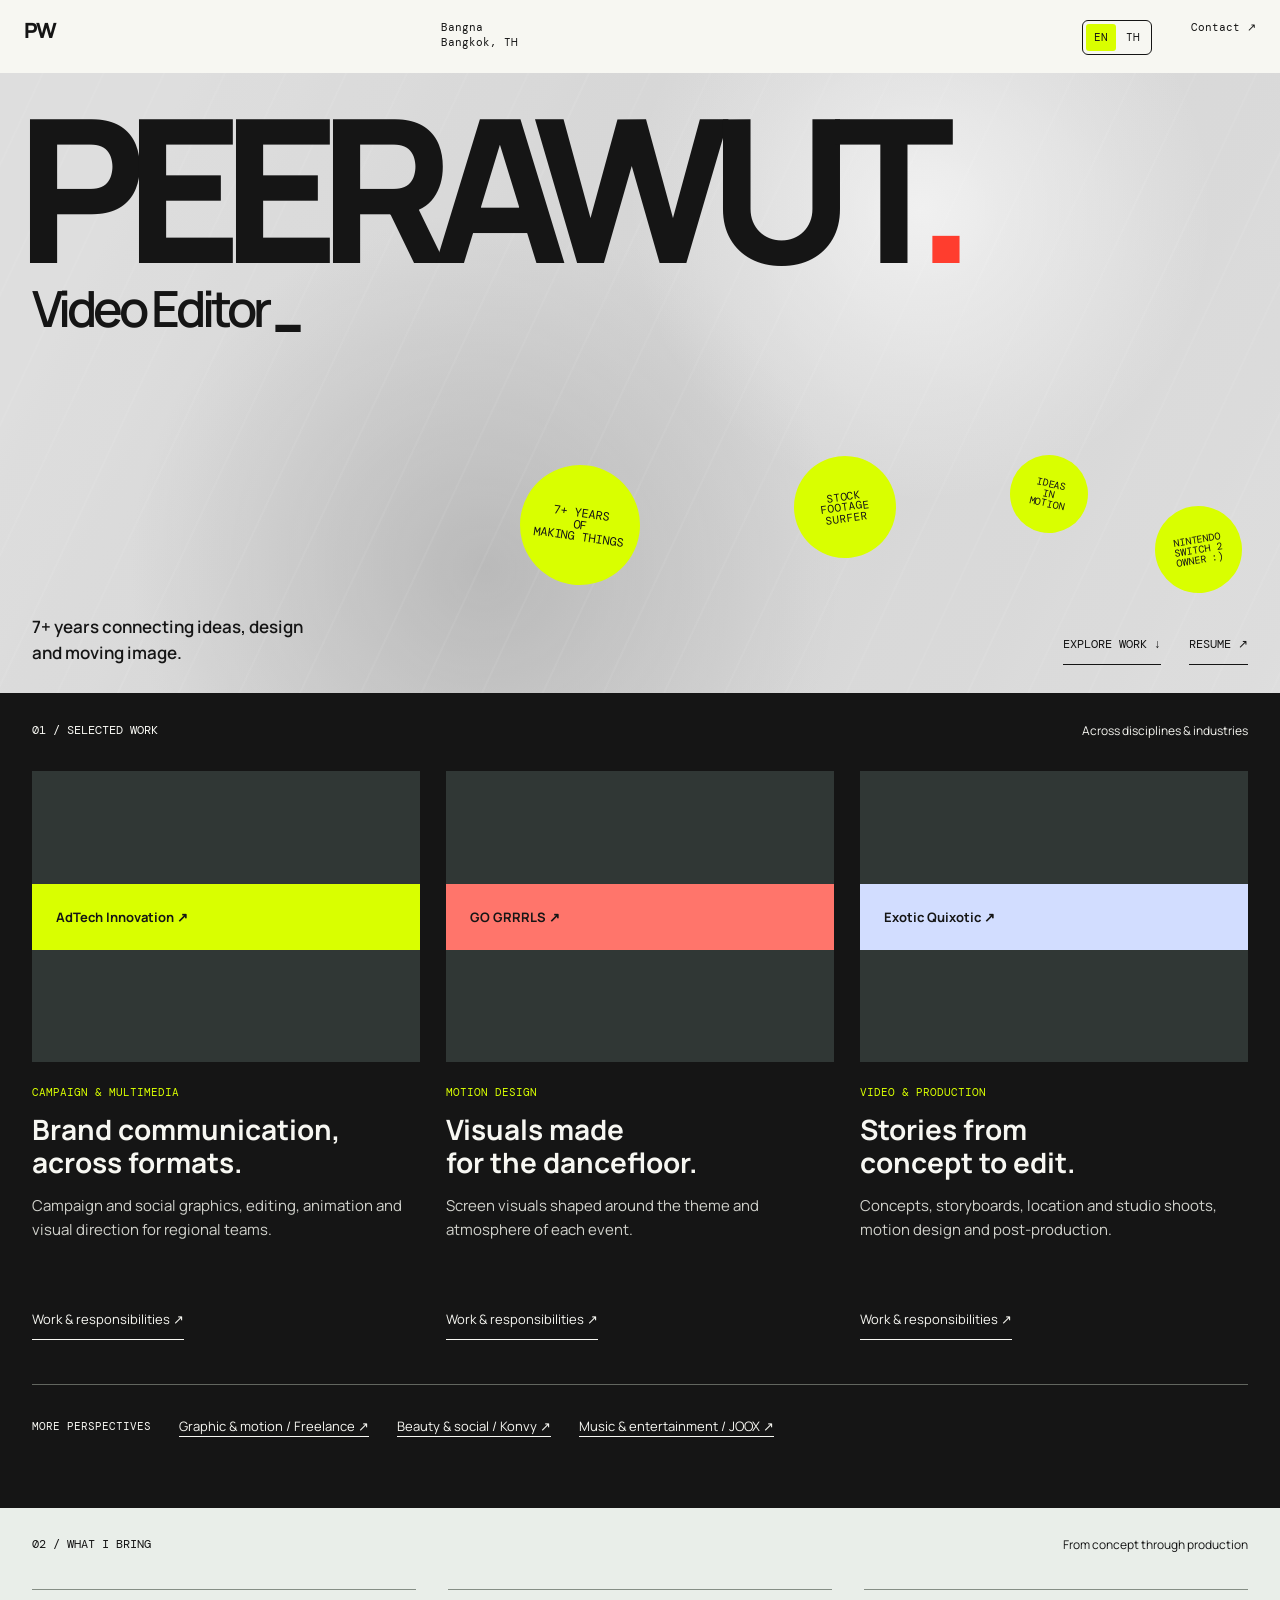
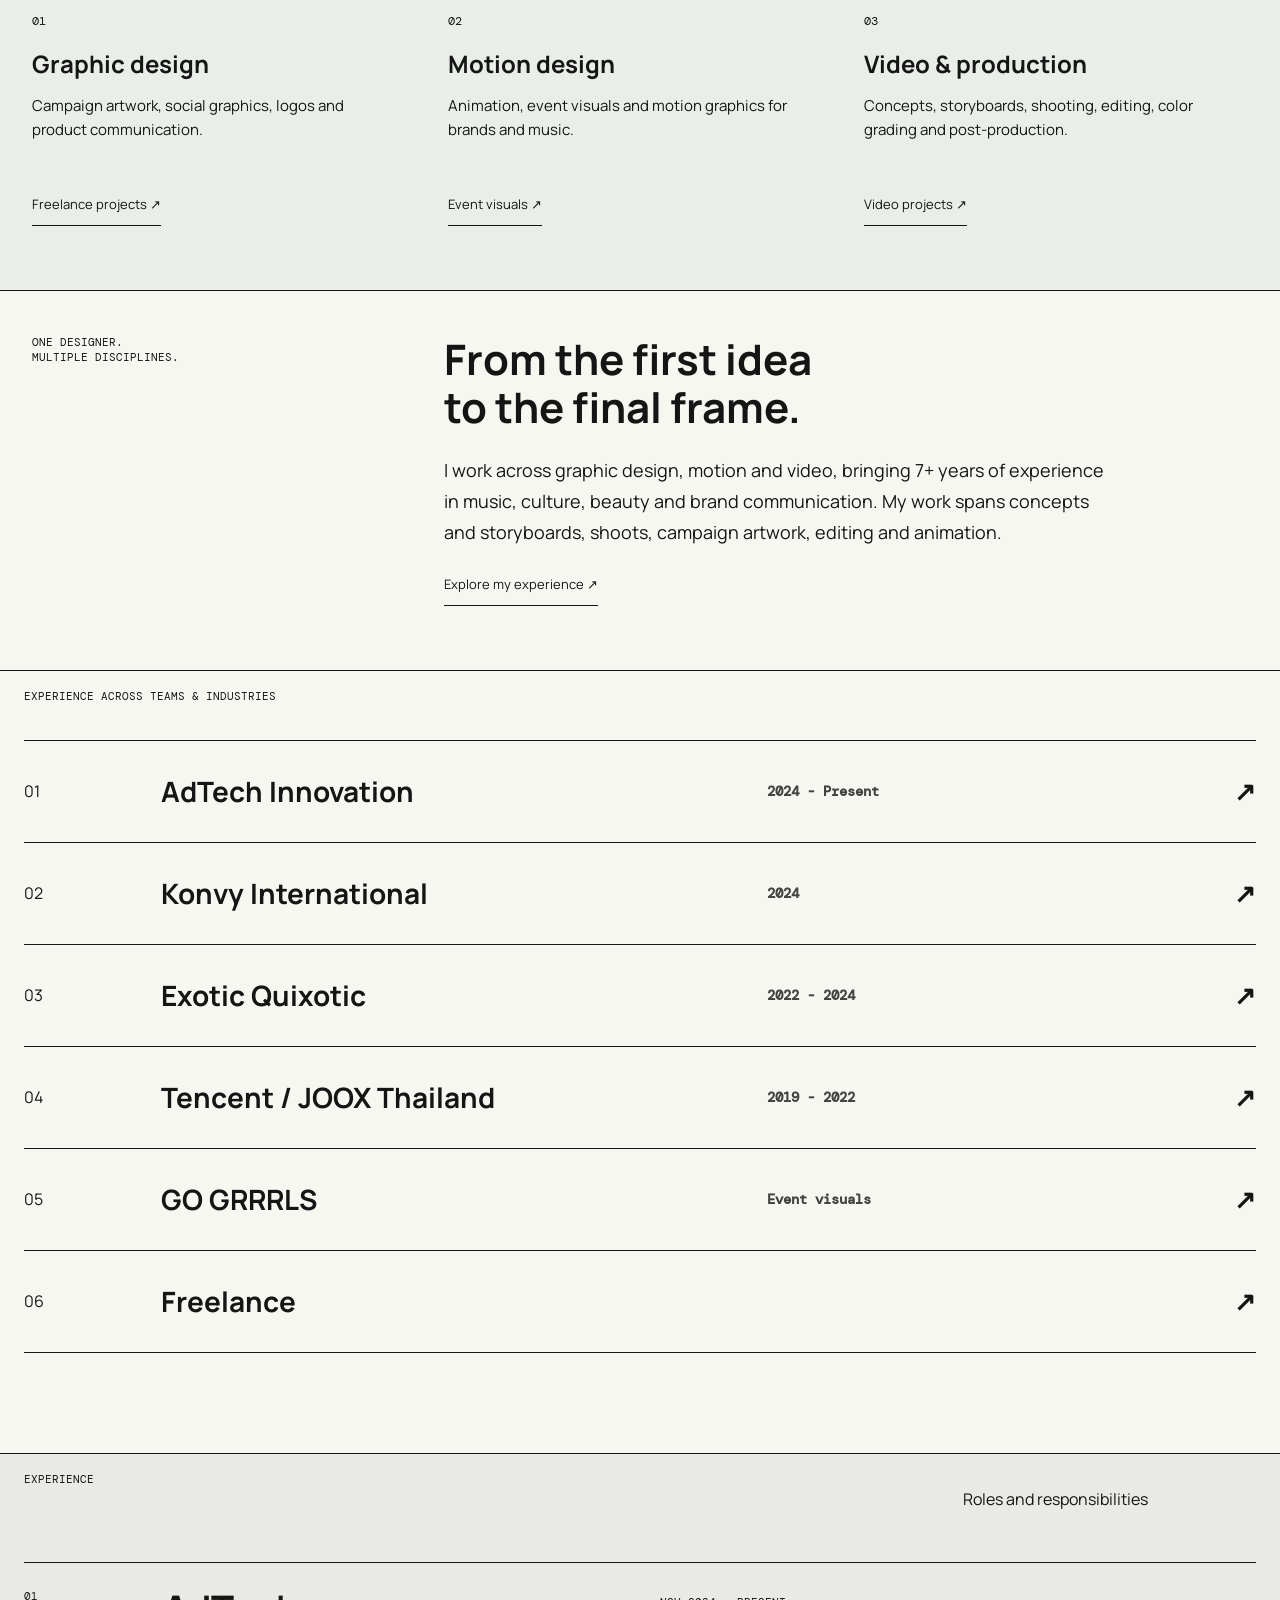
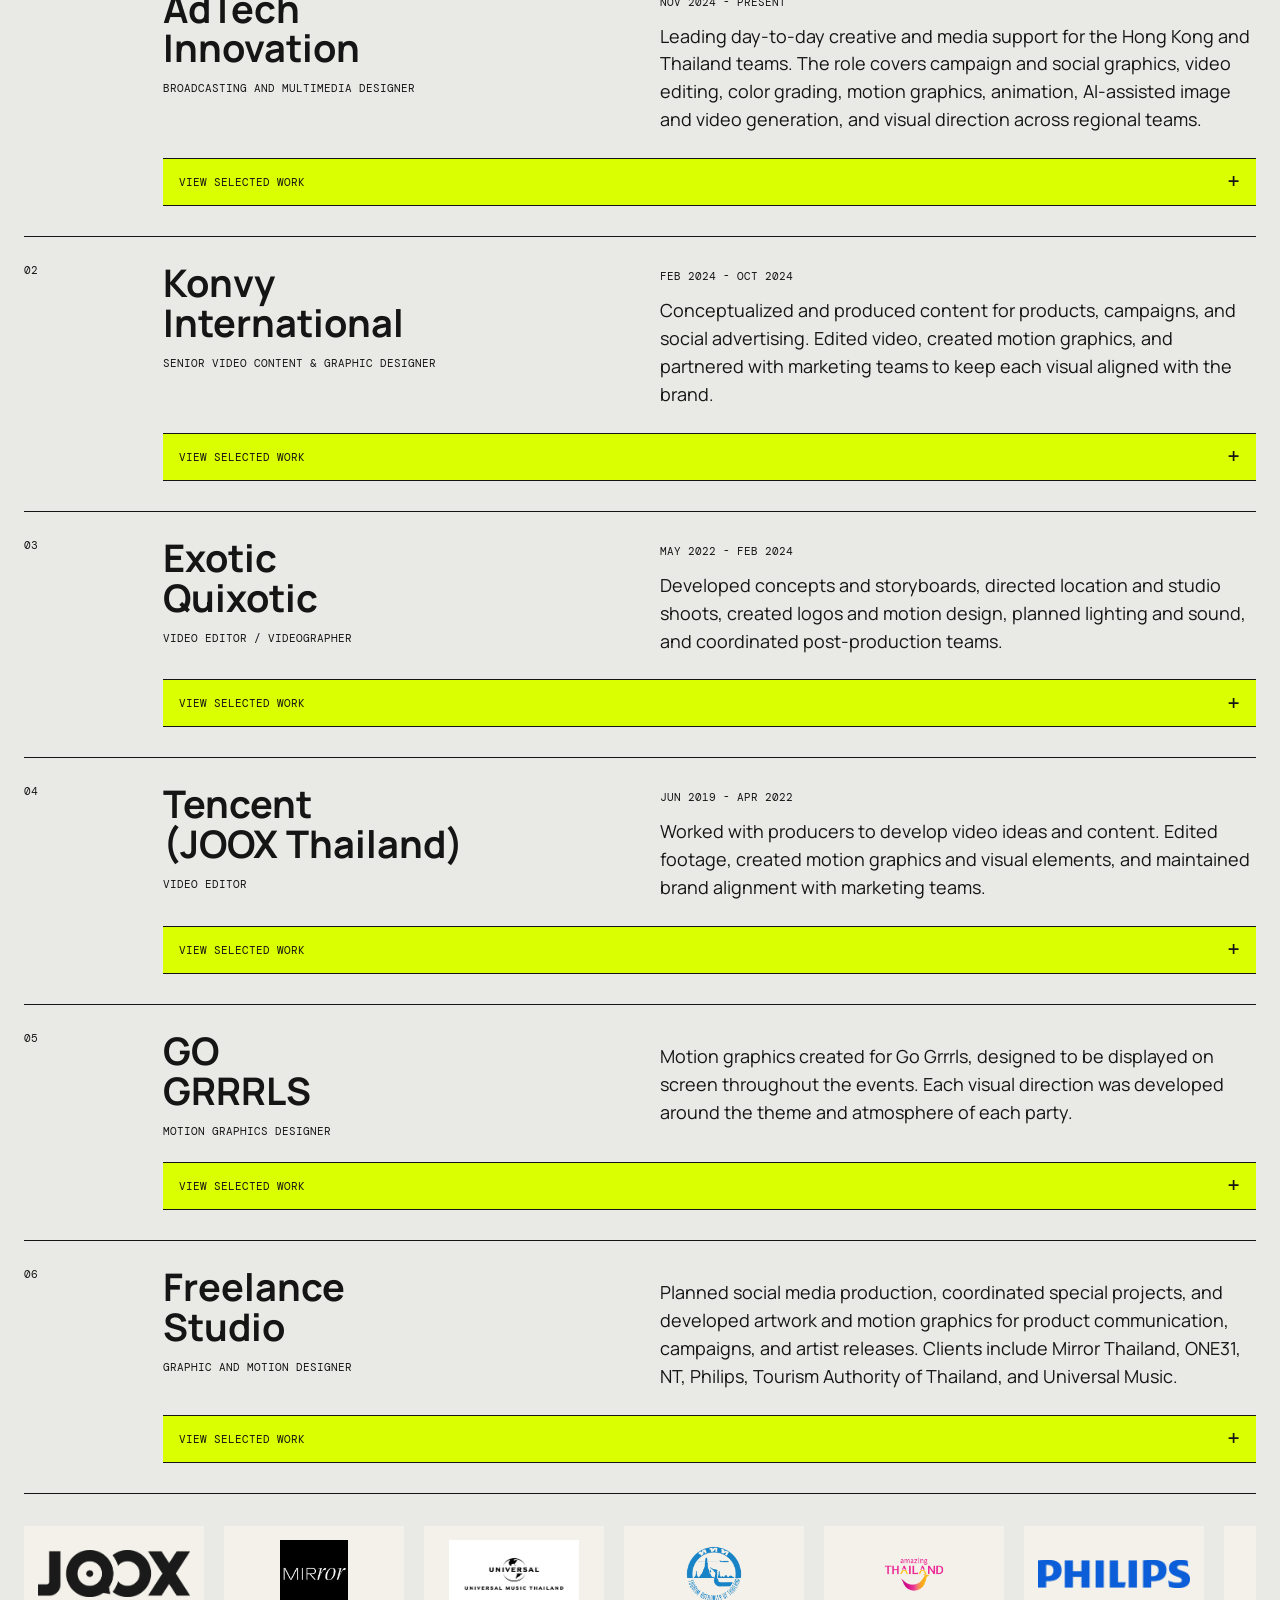
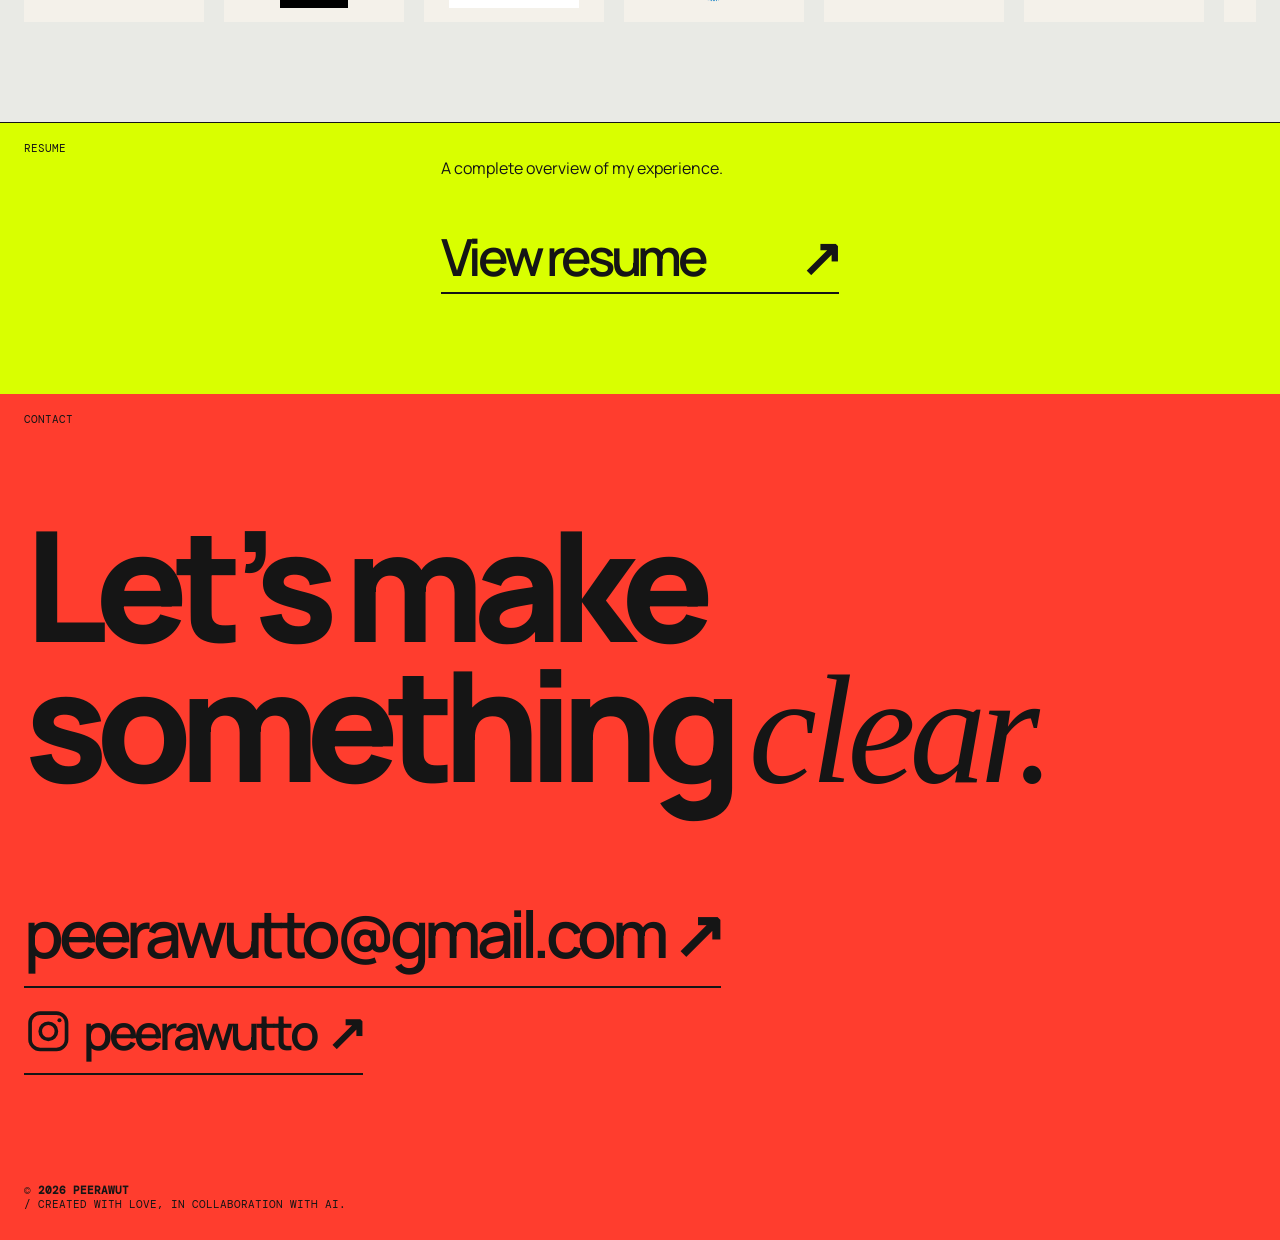
==== commit 68ae8200: "SEP172026-2" ====
--- a/index.html
+++ b/index.html
@@ -9,7 +9,7 @@
     <link rel="shortcut icon" href="favicon.svg?v=2" />
     <link rel="preconnect" href="https://fonts.googleapis.com" />
     <link rel="preconnect" href="https://fonts.gstatic.com" crossorigin />
-    <link href="https://fonts.googleapis.com/css2?family=DM+Mono:wght@400;500&family=Manrope:wght@400;500;600;700;800&display=swap" rel="stylesheet" />
+    <link href="https://fonts.googleapis.com/css2?family=DM+Mono:wght@400;500&family=Manrope:wght@400;500;600;700;800&family=Noto+Sans+Thai:wght@400;500;600;700;800&display=swap" rel="stylesheet" />
     <link rel="stylesheet" href="styles.css?v=20260917" />
     <style>
       .freelance-logos { margin-top: 2rem; overflow: hidden; }
@@ -24,7 +24,7 @@
   </head>
   <body>
     <main>
-      <nav class="nav" aria-label="Main navigation"><a class="wordmark" href="#top">PW</a><p>Bangna<br />Bangkok, TH</p><a href="#contact">Contact &#8599;&#xfe0e;</a></nav>
+      <nav class="nav" aria-label="Main navigation"><a class="wordmark" href="#top">PW</a><p>Bangna<br />Bangkok, TH</p><a class="nav-contact" href="#contact">Contact &#8599;&#xfe0e;</a><div class="language-toggle" role="group" aria-label="Language / ภาษา"><button type="button" data-language="en" aria-label="English" aria-pressed="true">EN</button><button type="button" data-language="th" aria-label="ภาษาไทย" aria-pressed="false">TH</button></div></nav>
       <header class="hero" id="top" style="background-color: #d8dfdf;">
         <div id="hero-background" class="absolute inset-0 overflow-hidden" aria-hidden="true"></div>
         <div class="hero-title-group"><h1>PEERAWUT<span>.</span></h1><p class="typewriter" aria-label="Video Editor, Motion Graphic Designer, Graphic Designer"><span id="typewriter-text" aria-hidden="true">Video Editor</span></p></div>
@@ -140,7 +140,7 @@
         <div class="resume-dialog-panel">
           <div class="resume-dialog-bar"><p class="eyebrow">Peerawut / Resume</p><button class="resume-close" type="button" aria-label="Close resume preview">&times;</button></div>
           <iframe loading="lazy" src="peerawut_cv.pdf#page=1&view=FitH" title="Peerawut resume PDF"></iframe>
-          <a class="resume-download" href="peerawut_cv.pdf" target="_blank" rel="noopener">Open in a new tab &nearr;&#xfe0e;</a> 
+          <a class="resume-download" href="peerawut_cv.pdf" target="_blank" rel="noopener">Open in a new tab &nearr;&#xfe0e;</a>
         </div>
       </div>
 
@@ -173,7 +173,7 @@
       function runFooterTypewriter() {
         if (!footerTypewriter || footerTypewriterStarted) return;
         footerTypewriterStarted = true;
-        const words = ["Let’s", "make", "something", "clear."];
+        const words = document.documentElement.lang === 'th' ? ['มาทำไอเดีย', 'ให้เป็นจริง', 'ไปด้วยกัน'] : ["Let’s", "make", "something", "clear."];
         const variants = ['variant-serif', 'variant-tilt', 'variant-soft', 'variant-lift'];
         footerTypewriter.innerHTML = '';
 
@@ -302,6 +302,111 @@
         if (event.target === resumeDialog) closeResume();
       });
       addEventListener('keydown', (event) => { if (event.key === 'Escape' && !resumeDialog.hidden) closeResume(); });
+
+      const languageToggle = document.querySelector('.language-toggle');
+      const originalCopy = [...document.querySelectorAll('.featured-work h2, .featured-work p, .featured-work .text-link, .capability-grid h2, .capability-grid p, .capability-grid .text-link, #about .text-link, .more-work a, .experience article > div > p')].map(element => [element, element.innerHTML]);
+      const extraThai = {
+        '.nav > p': 'บางนา<br>กรุงเทพฯ ประเทศไทย',
+        '.more-work .eyebrow': 'ผลงานอื่น ๆ',
+        '.company-list a[href="#adtech"] em': '2024 – ปัจจุบัน',
+        '.company-list a[href="#go-grrrls"] em': 'ภาพสำหรับอีเวนต์',
+        '#adtech > div > small': 'นักออกแบบสื่อบรอดแคสต์ และมัลติมีเดีย',
+        '#adtech > div:nth-of-type(2) > small': 'พ.ย. 2024 – ปัจจุบัน',
+        '#konvy > div > small': 'นักออกแบบวิดีโอคอนเทนต์ และกราฟิกอาวุโส',
+        '#konvy > div:nth-of-type(2) > small': 'ก.พ. 2024 – ต.ค. 2024',
+        '#exotic > div > small': 'นักตัดต่อวิดีโอ / ช่างวิดีโอ',
+        '#exotic > div:nth-of-type(2) > small': 'พ.ค. 2022 – ก.พ. 2024',
+        '#joox > div > small': 'นักตัดต่อวิดีโอ',
+        '#joox > div:nth-of-type(2) > small': 'มิ.ย. 2019 – เม.ย. 2022',
+        '#go-grrrls > div > small': 'นักออกแบบโมชั่นกราฟิก',
+        '#freelance > div > small': 'นักออกแบบกราฟิก และโมชั่น',
+        '#freelance > div:nth-of-type(2) > small': 'ลูกค้าบางส่วน',
+        '.resume-dialog-bar .eyebrow': 'Peerawut / เรซูเม่',
+        '.resume-download': 'เปิดในแท็บใหม่ ↗',
+        '#contact > .eyebrow': 'ติดต่อ',
+        '#contact > div:last-child > p': '© <b>2026 Peerawut</b><br>/ ทำด้วยรัก ร่วมกับ AI',
+        '.hero-sticker-years': 'กว่า 7 ปี<br>กับการ<br>สร้างสรรค์ผลงาน',
+        '.hero-sticker-stock': 'มือหา<br>stockfootage<br>มือฉมัง',
+        '.hero-sticker-ideas': 'สร้างสรรค์<br>ไอเดียให้<br>เคลื่อนไหว',
+        '.hero-sticker-switch': 'เจ้าของ<br>NINTENDO<br>SWITCH 2 :)'
+      };
+      const extraCopy = Object.entries(extraThai).map(([selector, thai]) => {
+        const element = document.querySelector(selector);
+        return { element, thai, english: element?.innerHTML };
+      });
+      const translations = {
+        en: {
+          toggle: 'ไทย', contact: 'Contact ↗︎', hero: '7+ years connecting ideas, design<br>and moving image.', explore: 'Explore work ↓', resume: 'Resume ↗︎',
+          selected: '01 / Selected work', selectedSub: 'Across disciplines &amp; industries', capabilities: '02 / What I bring', capabilitiesSub: 'From concept through production',
+          aboutLabel: 'One designer.<br>Multiple disciplines.', aboutTitle: 'From the first idea<br>to the final frame.', aboutText: 'I work across graphic design, motion and video, bringing 7+ years of experience in music, culture, beauty and brand communication. My work spans concepts and storyboards, shoots, campaign artwork, editing and animation.',
+          experienceAcross: 'Experience across teams &amp; industries', experience: 'Experience', rolesLabel: 'Roles and responsibilities', resumeLabel: 'Resume', resumeText: 'A complete overview of my experience.', resumeButton: 'View resume <span>↗︎</span>',
+          workButton: 'View selected work', roles: ['Video Editor', 'Motion Graphic Designer', 'Graphic Designer']
+        },
+        th: {
+          toggle: 'EN', contact: 'ติดต่อ ↗︎', hero: 'ประสบการณ์กว่า 7 ปี<br>ที่เชื่อมไอเดีย ดีไซน์  และภาพเคลื่อนไหวเข้าด้วยกัน', explore: 'ดูผลงาน ↓', resume: 'เรซูเม่ ↗︎',
+          selected: '01 / ผลงานที่คัดมา', selectedSub: 'หลากหลายทักษะ และอุตสาหกรรม', capabilities: '02 / สิ่งที่ผมทำได้', capabilitiesSub: 'ตั้งแต่คอนเซปต์จนถึงงานโปรดักชัน',
+          aboutLabel: 'นักออกแบบคนเดียว<br>กับหลายทักษะ.', aboutTitle: 'ตั้งแต่ไอเดียแรก<br>จนถึงเฟรมสุดท้าย.', aboutText: 'ผมทำงานครอบคลุมกราฟิกดีไซน์ โมชัน  และวิดีโอ พร้อมประสบการณ์กว่า 7 ปีในสายดนตรี วัฒนธรรม บิวตี้  และงานสื่อสารแบรนด์ งานของผมตั้งแต่คิดคอนเซปต์ และสตอรี่บอร์ด ถ่ายทำ ออกแบบงานแคมเปญ ตัดต่อ ไปจนถึงแอนิเมชัน.',
+          experienceAcross: 'ประสบการณ์จากหลากหลายทีม และอุตสาหกรรม', experience: 'ประสบการณ์ทำงาน', rolesLabel: 'บทบาท และความรับผิดชอบ', resumeLabel: 'เรซูเม่', resumeText: 'ภาพรวมประสบการณ์การทำงานของผม.', resumeButton: 'ดูเรซูเม่ <span>↗︎</span>',
+          workButton: 'ดูตัวอย่างผลงาน', roles: ['วิดีโอเอดิเตอร์', 'โมชั่นกราฟิกดีไซเนอร์', 'กราฟิกดีไซเนอร์']
+        }
+      };
+      const setText = (selector, value) => { const element = document.querySelector(selector); if (element) element.innerHTML = value; };
+      const applyLanguage = (language) => {
+        originalCopy.forEach(([element, html]) => { element.innerHTML = html; });
+        extraCopy.forEach(({element, thai, english}) => { if (element) element.innerHTML = language === 'th' ? thai : english; });
+        const t = translations[language];
+        document.documentElement.lang = language === 'th' ? 'th' : 'en';
+        footerTypewriterStarted = false;
+        runFooterTypewriter();
+        languageToggle.querySelectorAll('[data-language]').forEach(button => {
+          button.setAttribute('aria-pressed', String(button.dataset.language === language));
+        });
+        setText('.nav-contact', t.contact); setText('.hero-foot > p', t.hero);
+        setText('.hero-actions a[href="#playground"]', t.explore); setText('.hero-actions a[href="peerawut_cv.pdf"]', t.resume);
+        setText('#playground .section-heading > p:first-child', t.selected); setText('#playground .section-heading > p:last-child', t.selectedSub);
+        setText('#capabilities .section-heading > p:first-child', t.capabilities); setText('#capabilities .section-heading > p:last-child', t.capabilitiesSub);
+        setText('#about .eyebrow', t.aboutLabel); setText('#about .about-copy h2', t.aboutTitle); setText('#about .about-copy > p', t.aboutText);
+        setText('#company-work .section-heading > p', t.experienceAcross); setText('#experience .section-heading > p:first-child', t.experience); setText('#experience .section-heading > p:last-child', t.rolesLabel);
+        setText('#resume .eyebrow', t.resumeLabel); setText('#resume .section-heading > p:last-child', t.resumeText); setText('.resume-open', t.resumeButton);
+        document.querySelectorAll('.work-samples summary span').forEach((label) => { label.textContent = t.workButton; });
+        if (language === 'th') {
+          const featured = [
+            ['งานแคมเปญ และมัลติมีเดีย', 'การสื่อสารแบรนด์<br>ในหลากหลายรูปแบบ', 'ออกแบบกราฟิกสำหรับแคมเปญ และโซเชียล ตัดต่อ แอนิเมชัน  และดูแลทิศทางภาพสำหรับทีมระดับภูมิภาค'],
+            ['โมชั่นดีไซน์', 'ภาพเคลื่อนไหว<br>สำหรับฟลอร์เต้นรำ', 'ออกแบบภาพบนจอให้เข้ากับธีม และบรรยากาศของแต่ละอีเวนต์'],
+            ['วิดีโอ และโปรดักชัน', 'เล่าเรื่องตั้งแต่<br>คอนเซปต์จนถึงตัดต่อ', 'ตั้งแต่คิดคอนเซปต์ สตอรี่บอร์ด ถ่ายทำ ออกแบบโมชั่น  และดูแลงานหลังการถ่ายทำ']
+          ];
+          document.querySelectorAll('.featured-work').forEach((card, index) => { const [discipline, title, copy] = featured[index]; card.querySelector('.work-discipline').textContent = discipline; card.querySelector('h2').innerHTML = title; card.querySelector('p:not(.work-discipline)').textContent = copy; card.querySelector('.text-link').textContent = 'เพิ่มเติม ↗︎'; });
+          const capabilities = [
+            ['กราฟิกดีไซน์', 'งานอาร์ตเวิร์กสำหรับแคมเปญ กราฟิกโซเชียล โลโก้  และการสื่อสารสินค้า', 'โปรเจกต์ฟรีแลนซ์ ↗︎'],
+            ['โมชั่นดีไซน์', 'แอนิเมชัน ภาพสำหรับอีเวนต์  และโมชั่นกราฟิกสำหรับแบรนด์ และดนตรี', 'ชิ้นงานตัวอย่าง ↗︎'],
+            ['วิดีโอ และโปรดักชัน', 'คอนเซปต์ สตอรี่บอร์ด ถ่ายทำ ตัดต่อ เกรดสี  และงานหลังการถ่ายทำ', 'โปรเจกต์วิดีโอ ↗︎']
+          ];
+          document.querySelectorAll('.capability-grid > div').forEach((card, index) => { const [title, copy, link] = capabilities[index]; card.querySelector('h2').textContent = title; card.querySelector('p').textContent = copy; card.querySelector('.text-link').textContent = link; });
+          document.querySelector('#about .text-link').textContent = 'ดูประสบการณ์ทำงาน ↗︎';
+          document.querySelectorAll('.more-work a').forEach((link, index) => { link.textContent = ['กราฟิก และโมชั่น / ฟรีแลนซ์ ↗︎', 'บิวตี้ และโซเชียล / Konvy ↗︎', 'ดนตรี และเอ็นเตอร์เทนเมนต์ / JOOX ↗︎'][index]; });
+          const descriptions = [
+            'ดูแลงานครีเอทีฟ และสื่อให้ทีมฮ่องกง และไทย ครอบคลุมกราฟิกสำหรับแคมเปญ และโซเชียล การตัดต่อ เกรดสี โมชั่นกราฟิก แอนิเมชัน การสร้างภาพ และวิดีโอด้วย AI รวมถึงวางทิศทางภาพให้ทีมในภูมิภาค',
+            'คิด และผลิตคอนเทนต์สำหรับสินค้า แคมเปญ  และโฆษณาบนโซเชียล ตัดต่อวิดีโอ ทำโมชั่นกราฟิก  และทำงานร่วมกับทีมการตลาดเพื่อให้งานภาพสอดคล้องกับแบรนด์',
+            'พัฒนาคอนเซปต์ และสตอรี่บอร์ด กำกับการถ่ายทำทั้งนอกสถานที่ และในสตูดิโอ ออกแบบโลโก้ และโมชั่น วางแผนแสง และเสียง  และประสานงานทีมหลังการถ่ายทำ',
+            'ทำงานร่วมกับโปรดิวเซอร์เพื่อพัฒนาไอเดีย และคอนเทนต์วิดีโอ ตัดต่อฟุตเทจ ออกแบบโมชั่นกราฟิก และองค์ประกอบภาพ พร้อมดูแลให้งานสอดคล้องกับแบรนด์',
+            'สร้างโมชั่นกราฟิกสำหรับ Go Grrrls เพื่อแสดงบนจอตลอดงาน โดยพัฒนาทิศทางภาพให้เข้ากับธีม และบรรยากาศของแต่ละปาร์ตี้',
+            'วางแผนงานโซเชียล ประสานงานโปรเจกต์พิเศษ  และพัฒนาอาร์ตเวิร์กกับโมชั่นกราฟิกสำหรับการสื่อสารสินค้า แคมเปญ  และผลงานศิลปิน ลูกค้าได้แก่ Mirror Thailand, ONE31, NT, Philips, การท่องเที่ยวแห่งประเทศไทย  และ Universal Music'
+          ];
+          document.querySelectorAll('.experience article > div > p').forEach((paragraph, index) => { paragraph.textContent = descriptions[index]; });
+        }
+        roles.splice(0, roles.length, ...t.roles); role = 0; character = 0; deleting = false; output.textContent = roles[0];
+        document.querySelector('.typewriter').setAttribute('aria-label', t.roles.join(', '));
+        document.querySelector('.resume-close').setAttribute('aria-label', language === 'th' ? 'ปิดเรซูเม่' : 'Close resume preview');
+        document.querySelector('.floating-top').setAttribute('aria-label', language === 'th' ? 'กลับไปที่ประสบการณ์ทำงาน' : 'Back to Company work');
+      };
+      let activeLanguage = 'en';
+      applyLanguage(activeLanguage);
+      languageToggle.addEventListener('click', (event) => {
+        const button = event.target.closest('[data-language]');
+        if (!button || button.dataset.language === activeLanguage) return;
+        activeLanguage = button.dataset.language;
+        applyLanguage(activeLanguage);
+      });
     </script>
     <script type="module" src="background.js"></script>
   </body>
--- a/styles.css
+++ b/styles.css
@@ -10,6 +10,24 @@
 .nav, .section-heading, .hero-foot, .about { display: grid; grid-template-columns: repeat(12, 1fr); gap: 20px; }
 .eyebrow, small, em { margin: 0; font: 11px/1.35 "DM Mono", monospace; letter-spacing: -0.04em; text-transform: uppercase; }
 .nav { padding: 20px 24px 18px; font: 11px/1.35 "DM Mono", monospace; }
+.language-toggle { display: inline-flex; grid-column: 11; align-self: start; justify-self: end; padding: 3px; gap: 2px; border: 1px solid var(--ink); border-radius: 6px; color: var(--ink); font: 11px/1 "DM Mono", monospace; }
+.language-toggle button { padding: 8px; border: 0; border-radius: 3px; background: transparent; color: inherit; font: inherit; cursor: pointer; }
+.language-toggle button[aria-pressed="true"] { background: var(--acid); color: var(--ink); }
+.nav-contact { grid-column: 12; text-align: right; }
+.nav .wordmark, .nav > p, .nav-contact, .nav .language-toggle { grid-row: 1; }
+.nav .language-toggle { grid-column: 10 / span 2; }
+html[lang="th"] body { font-family: Manrope, "Noto Sans Thai", sans-serif; }
+html[lang="th"] :is(p, small, em, a, button, summary, h2, .typewriter, .hero-sticker, .footer-word) { letter-spacing: normal; line-height: 1.55; }
+html[lang="th"] :is(.text-link, .resume-open, .footer-word) { font-family: Manrope, "Noto Sans Thai", sans-serif; }
+html[lang="th"] :is(.nav, .eyebrow, small, em, .hero-actions a, .work-samples summary, .hero-sticker, .resume-download), .nav .language-toggle { font-family: "DM Mono", "Noto Sans Thai", monospace; }
+html[lang="th"] .typewriter { font-size: clamp(18px, 3vw, 50px); }
+html[lang="th"] footer h2 { font-size: clamp(32px, 6vw, 90px); }
+@media (max-width: 700px) {
+  .nav .wordmark { grid-column: 1; }
+  .nav > p { grid-column: 2 / span 2; }
+  .nav .language-toggle { grid-column: 4; justify-self: center; }
+  .nav .nav-contact { grid-column: 5 / span 2; }
+}
 .nav p { grid-column: span 4; margin: 0; }
 .wordmark { grid-column: span 4; font: 800 21px/1 Manrope, sans-serif; letter-spacing: -0.1em; }
 .nav > a:last-child { grid-column: 12; text-align: right; }
@@ -111,7 +129,7 @@
 .resume-download { display: block; height: 48px; padding: 14px 18px; border-top: 1px solid var(--ink); font: 11px "DM Mono", monospace; text-transform: uppercase; }
 @keyframes wobble { 50% { transform: rotate(calc(var(--initial-rotation) - 20deg)) translateY(-9px); } } @keyframes blink { 50% { opacity: 0; } } @keyframes hero-drift { to { transform: translate3d(7%, -4%, 0); } }
 @media (max-width: 700px) {
-  .nav, .section-heading, .hero-foot, .about { grid-template-columns: repeat(6, 1fr); gap: 12px; }.nav { padding: 14px 16px; }.language-toggle { top: 12px; right: 16px; }.wordmark { grid-column: span 2; }.nav p { grid-column: span 3; }.nav > a:last-child { grid-column: 6; }
+  .nav, .section-heading, .hero-foot, .about { grid-template-columns: repeat(6, 1fr); gap: 12px; }.nav { padding: 14px 16px; }.language-toggle { grid-column: 5; justify-self: start; }.wordmark { grid-column: span 2; }.nav p { grid-column: span 3; }.nav-contact { grid-column: 6; text-align: right; }
   .hero { min-height: 73svh; padding: 35px 16px 16px; }.hero h1 { font-size: 18.1vw; }.typewriter { margin-top: 14px; font-size: max(18px, 4.525vw); }.hero-foot p { grid-column: span 4; font-size: 14px; }.hero-foot a { grid-column: 5 / span 2; font-size: 9px; }.hero-sticker { width: 80px; height: 80px; font-size: 9px; }.hero-sticker-ideas { top: 24%; right: 5%; }.hero-sticker-years { top: 20%; right: 50%; width: 100px; height: 100px; font-size: 11px; }.hero-sticker-stock { right: 26%; bottom: 25%; top: auto; width: 80px; height: 80px; font-size: 10px; }.hero-sticker-switch { right: 5%; bottom: 14%; width: 66px; height: 66px; font-size: 8px; }
   .about, .work, .companies, .playground { padding-right: 16px; padding-left: 16px; }.about { padding-bottom: 58px; }.about .eyebrow { grid-column: span 2; }.about > p:not(.eyebrow) { grid-column: 3 / span 4; font-size: 27px; }.about > small { display: none; }.section-heading { margin-bottom: 22px; }.section-heading > p:first-child { grid-column: span 3; }.section-heading > p:last-child { grid-column: 4 / span 3; text-align: right; }
   .project-grid { grid-template-columns: repeat(6, 1fr); gap: 35px 12px; }.kinn { grid-column: span 6; }.tempo { grid-column: 4 / span 3; margin-top: 20px; }.aster { grid-column: span 4; }.project div { min-height: 60vw; }.tempo div { min-height: 72vw; }
@@ -191,6 +209,12 @@
 }
 @media (max-width: 700px) {
   .hero { min-height: 600px; padding: 30px 16px 24px; }
+  .nav { display: flex; align-items: center; gap: 10px; }
+  .nav .wordmark { order: 0; flex: none; }
+  .nav > p { order: 1; flex: 1; min-width: 0; font-size: 10px; }
+  .nav .language-toggle { order: 2; flex: none; align-self: center; }
+  .nav .nav-contact { order: 3; flex: none; white-space: nowrap; }
+  .nav .language-toggle button { padding: 8px 6px; }
   .hero-foot { display: flex; flex-direction: column; align-items: flex-start; gap: 14px; }
   .hero-foot p { font-size: 15px; }
   .hero-actions { justify-content: flex-start; gap: 24px; }
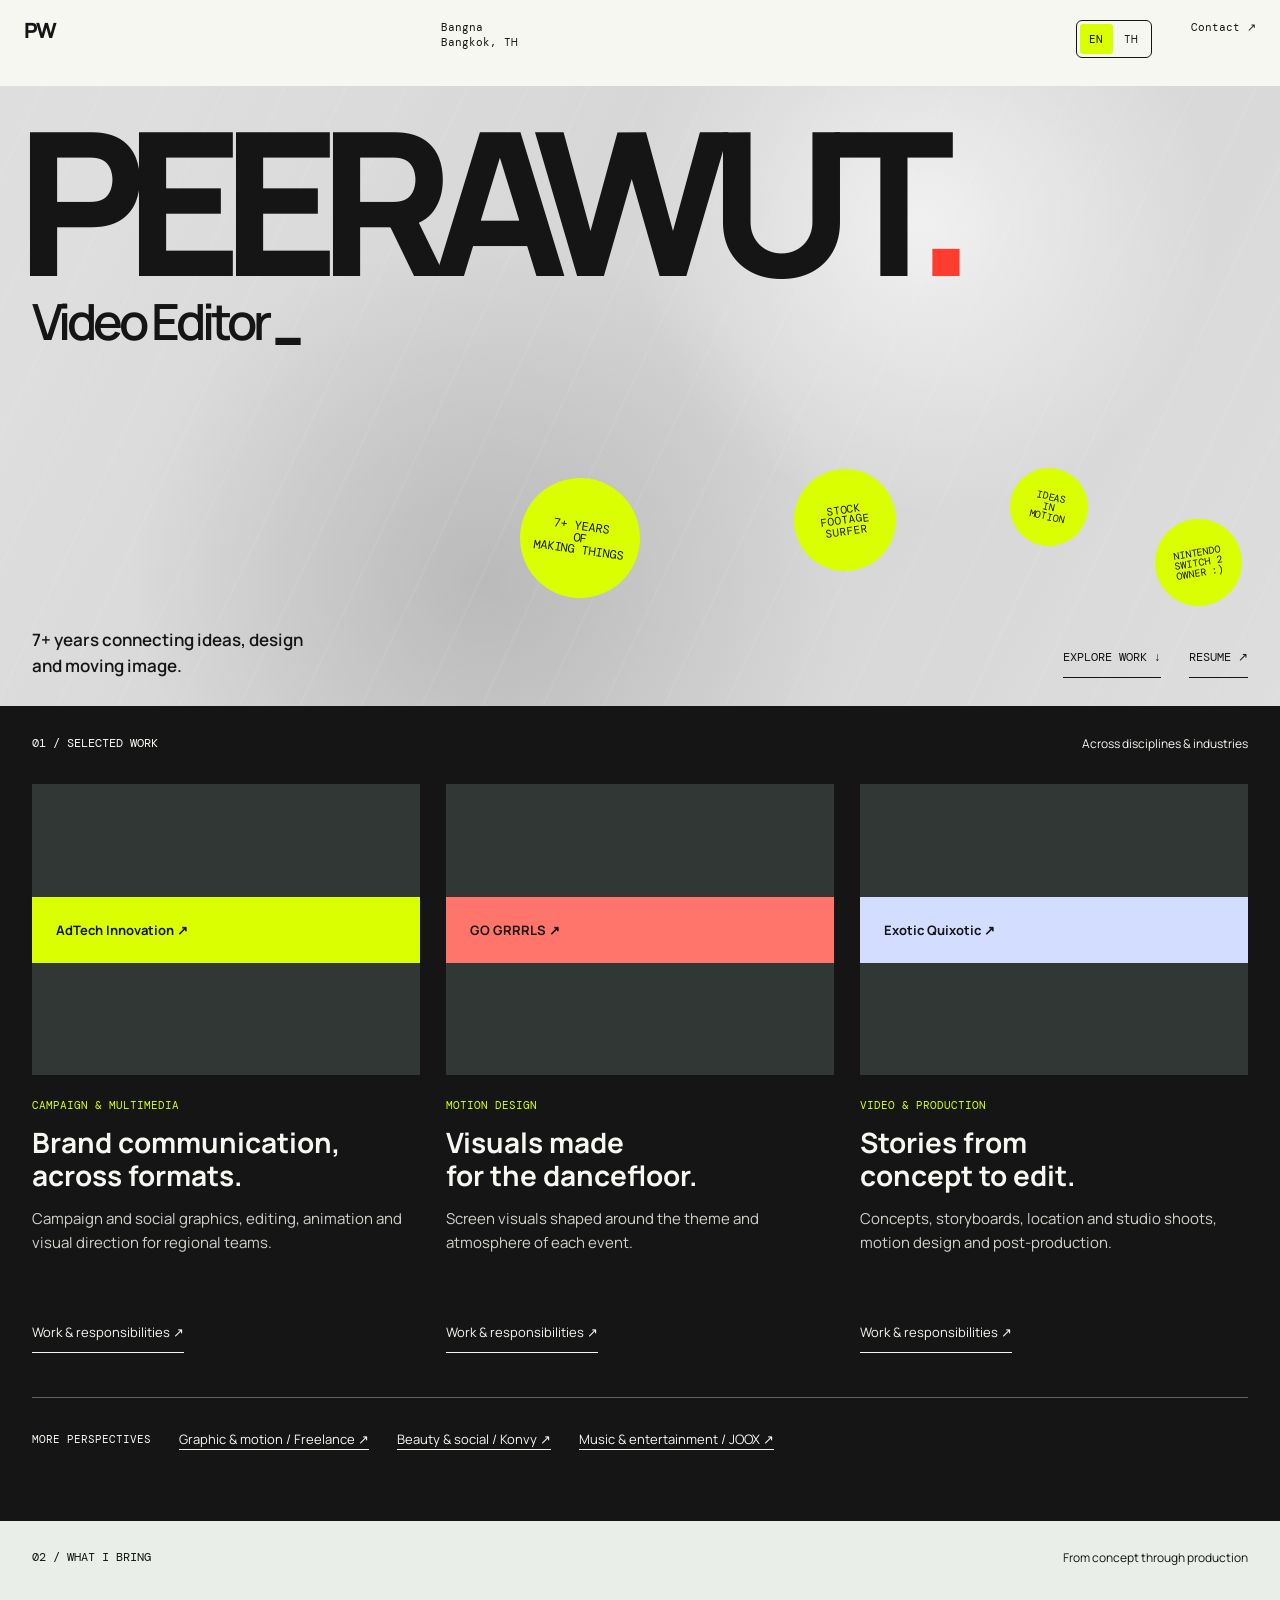
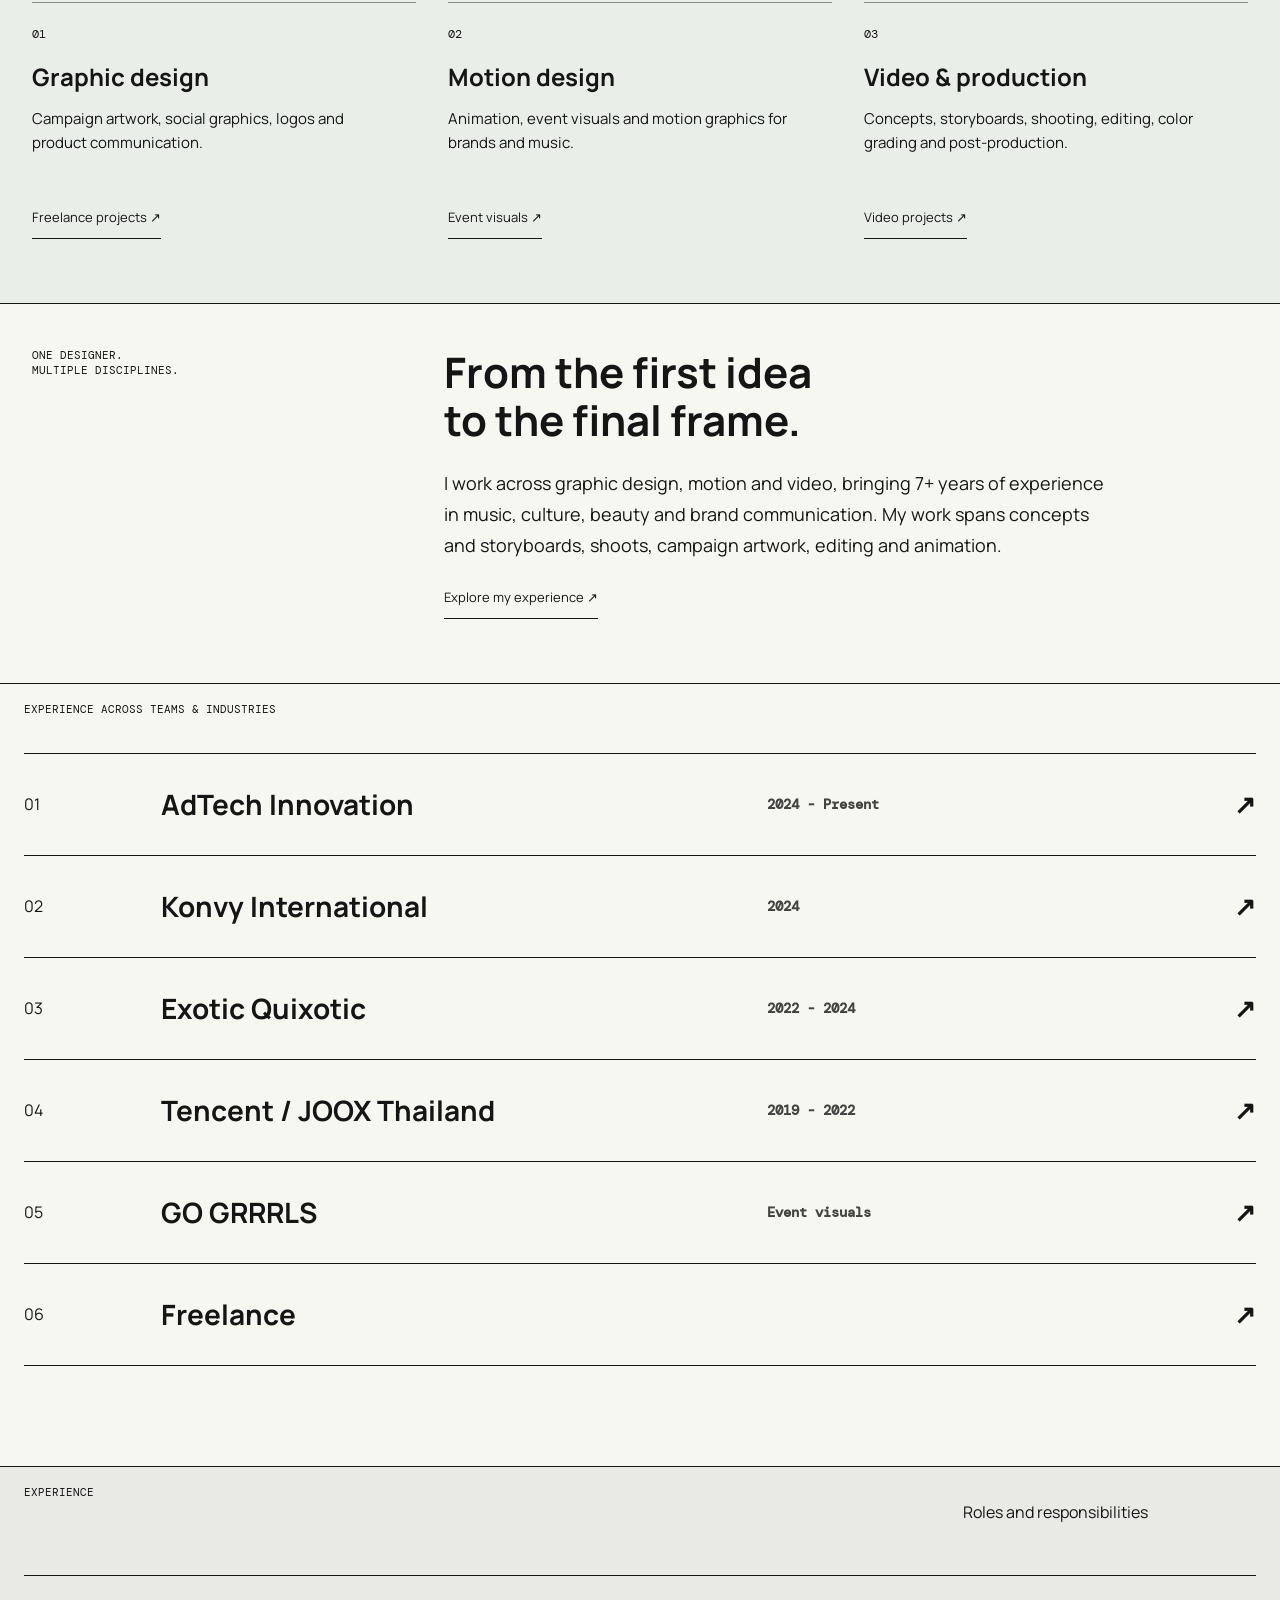
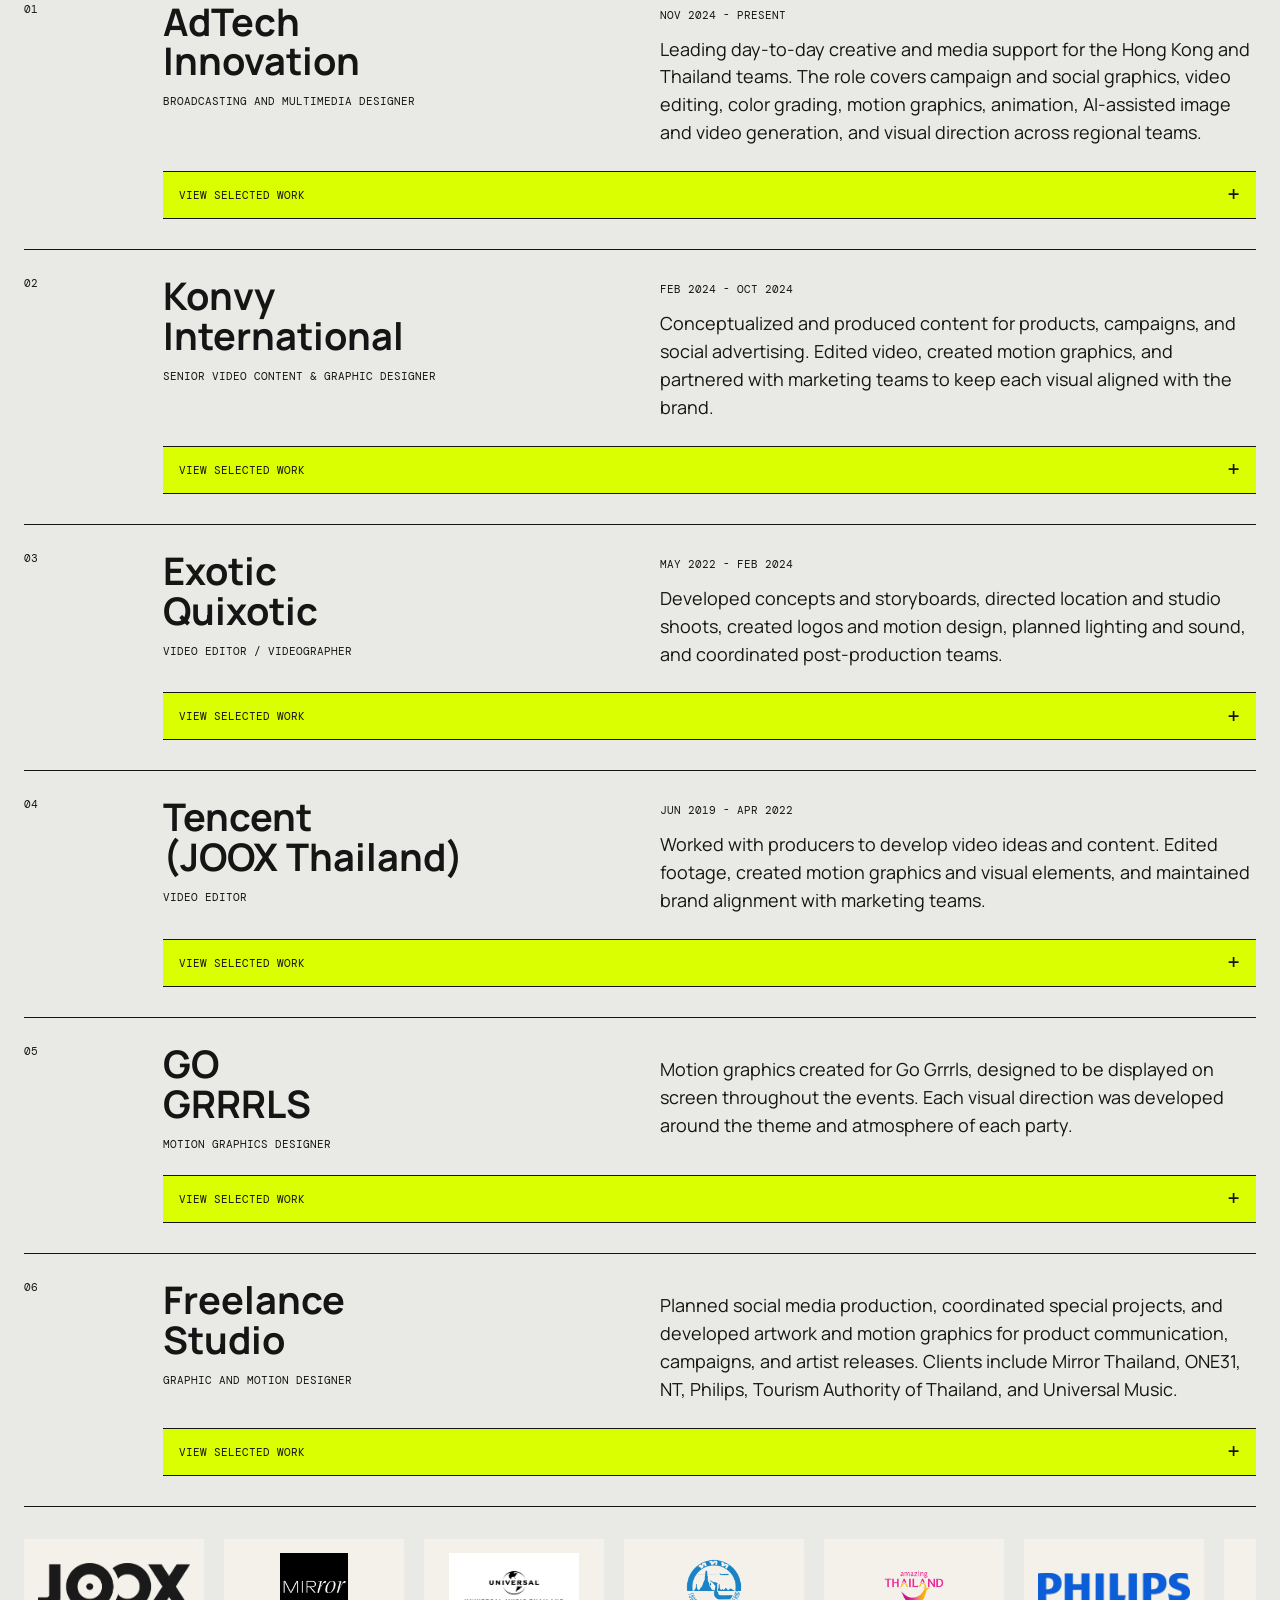
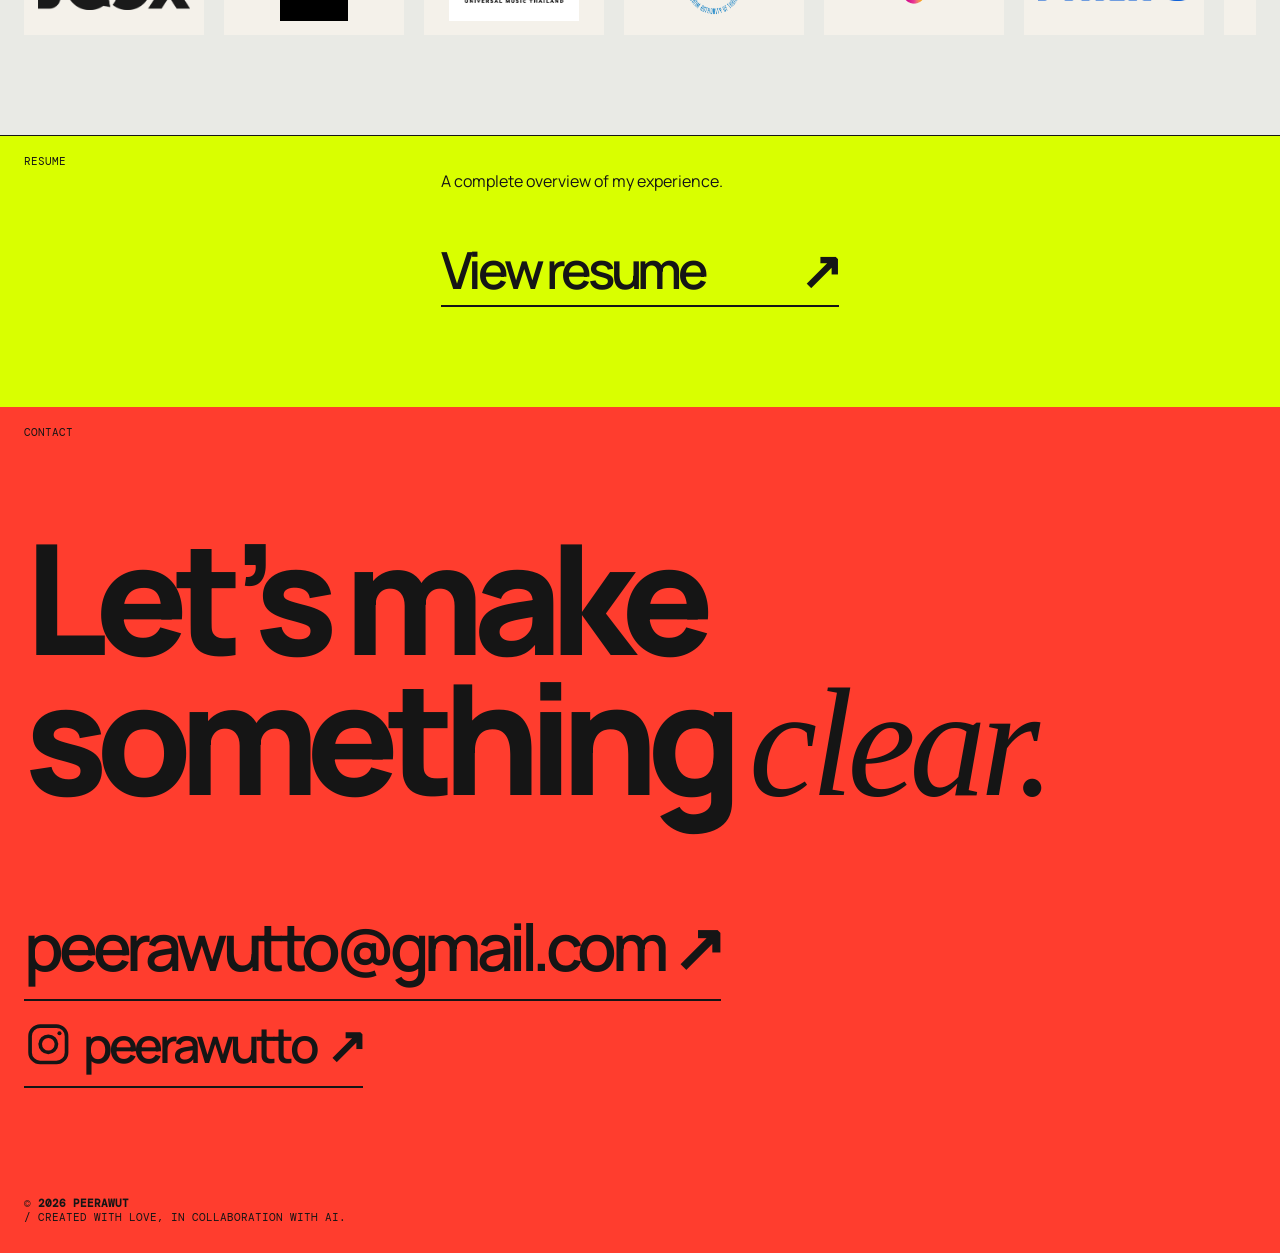
==== commit 194c777e: "SEP172026-3" ====
--- a/index.html
+++ b/index.html
@@ -9,7 +9,7 @@
     <link rel="shortcut icon" href="favicon.svg?v=2" />
     <link rel="preconnect" href="https://fonts.googleapis.com" />
     <link rel="preconnect" href="https://fonts.gstatic.com" crossorigin />
-    <link href="https://fonts.googleapis.com/css2?family=DM+Mono:wght@400;500&family=Manrope:wght@400;500;600;700;800&family=Noto+Sans+Thai:wght@400;500;600;700;800&display=swap" rel="stylesheet" />
+    <link href="https://fonts.googleapis.com/css2?family=DM+Mono:wght@400;500&family=Manrope:wght@400;500;600;700;800&family=Noto+Sans+Thai:wght@400;500;600;700;800&family=Noto+Serif+Thai:wght@400&display=swap" rel="stylesheet" />
     <link rel="stylesheet" href="styles.css?v=20260917" />
     <style>
       .freelance-logos { margin-top: 2rem; overflow: hidden; }
@@ -166,16 +166,30 @@
       }
       if (!matchMedia('(prefers-reduced-motion: reduce)').matches) type();
       const footerTypewriter = document.querySelector('#footer-typewriter');
+      const footerHeading = footerTypewriter.closest('h2');
       const heroVideo = document.querySelector('.hero-video');
       const hero = document.querySelector('.hero');
       const stickers = document.querySelectorAll('.hero-sticker');
       let footerTypewriterStarted = false;
+      function fitThaiFooterHeading() {
+        footerHeading.style.fontSize = '';
+        if (document.documentElement.lang !== 'th') return;
+        const words = [...footerTypewriter.querySelectorAll('.footer-word')];
+        if (!words.length) return;
+        const baseSize = parseFloat(getComputedStyle(footerHeading).fontSize);
+        const unfinished = words.filter(word => !word.classList.contains('is-final'));
+        unfinished.forEach(word => word.classList.add('is-final'));
+        const widestWord = Math.max(...words.map(word => word.getBoundingClientRect().width));
+        unfinished.forEach(word => word.classList.remove('is-final'));
+        footerHeading.style.fontSize = `${baseSize * Math.min(1, (footerHeading.clientWidth - 4) / widestWord)}px`;
+      }
       function runFooterTypewriter() {
         if (!footerTypewriter || footerTypewriterStarted) return;
         footerTypewriterStarted = true;
-        const words = document.documentElement.lang === 'th' ? ['มาทำไอเดีย', 'ให้เป็นจริง', 'ไปด้วยกัน'] : ["Let’s", "make", "something", "clear."];
+        const words = document.documentElement.lang === 'th' ? ['มาทำไอเดียให้เป็นจริง', 'ไปด้วยกัน'] : ["Let’s", "make", "something", "clear."];
         const variants = ['variant-serif', 'variant-tilt', 'variant-soft', 'variant-lift'];
         footerTypewriter.innerHTML = '';
+        footerTypewriter.classList.remove('is-complete');
 
         words.forEach((word, index) => {
           const wordNode = document.createElement('span');
@@ -195,6 +209,7 @@
             }, 340 + index * 220);
           });
         });
+        fitThaiFooterHeading();
       }
       function checkFooterTypewriter() {
         const footer = document.querySelector('#contact');
@@ -204,7 +219,8 @@
         if (shouldRun) runFooterTypewriter();
       }
       function toggleTopButton() { topButton.classList.toggle('is-visible', scrollY >= company.offsetTop - innerHeight / 2); }
-      addEventListener('scroll', () => { toggleTopButton(); checkFooterTypewriter(); }, { passive: true }); addEventListener('resize', () => { toggleTopButton(); checkFooterTypewriter(); }); toggleTopButton(); checkFooterTypewriter();
+      addEventListener('scroll', () => { toggleTopButton(); checkFooterTypewriter(); }, { passive: true }); addEventListener('resize', () => { toggleTopButton(); checkFooterTypewriter(); fitThaiFooterHeading(); }); toggleTopButton(); checkFooterTypewriter();
+      document.fonts.ready.then(fitThaiFooterHeading);
 
       if (heroVideo) {
         heroVideo.muted = true;
@@ -324,7 +340,7 @@
         '.resume-dialog-bar .eyebrow': 'Peerawut / เรซูเม่',
         '.resume-download': 'เปิดในแท็บใหม่ ↗',
         '#contact > .eyebrow': 'ติดต่อ',
-        '#contact > div:last-child > p': '© <b>2026 Peerawut</b><br>/ ทำด้วยรัก ร่วมกับ AI',
+        '#contact > div:last-child > p': '© <b>2026 Peerawut</b><br>/ สร้างด้วยรัก ร่วมกับ AI',
         '.hero-sticker-years': 'กว่า 7 ปี<br>กับการ<br>สร้างสรรค์ผลงาน',
         '.hero-sticker-stock': 'มือหา<br>stockfootage<br>มือฉมัง',
         '.hero-sticker-ideas': 'สร้างสรรค์<br>ไอเดียให้<br>เคลื่อนไหว',
@@ -356,8 +372,11 @@
         extraCopy.forEach(({element, thai, english}) => { if (element) element.innerHTML = language === 'th' ? thai : english; });
         const t = translations[language];
         document.documentElement.lang = language === 'th' ? 'th' : 'en';
+        fitThaiFooterHeading();
         footerTypewriterStarted = false;
-        runFooterTypewriter();
+        footerTypewriter.innerHTML = '';
+        footerTypewriter.classList.remove('is-complete');
+        checkFooterTypewriter();
         languageToggle.querySelectorAll('[data-language]').forEach(button => {
           button.setAttribute('aria-pressed', String(button.dataset.language === language));
         });
--- a/styles.css
+++ b/styles.css
@@ -9,10 +9,12 @@
 .overflow-hidden { overflow: hidden; }
 .nav, .section-heading, .hero-foot, .about { display: grid; grid-template-columns: repeat(12, 1fr); gap: 20px; }
 .eyebrow, small, em { margin: 0; font: 11px/1.35 "DM Mono", monospace; letter-spacing: -0.04em; text-transform: uppercase; }
-.nav { padding: 20px 24px 18px; font: 11px/1.35 "DM Mono", monospace; }
+.nav { padding: 20px 24px 18px; min-height: 86px; font: 11px/1.35 "DM Mono", monospace; }
 .language-toggle { display: inline-flex; grid-column: 11; align-self: start; justify-self: end; padding: 3px; gap: 2px; border: 1px solid var(--ink); border-radius: 6px; color: var(--ink); font: 11px/1 "DM Mono", monospace; }
 .language-toggle button { padding: 8px; border: 0; border-radius: 3px; background: transparent; color: inherit; font: inherit; cursor: pointer; }
 .language-toggle button[aria-pressed="true"] { background: var(--acid); color: var(--ink); }
+html .nav .language-toggle { width: 76px; height: 38px; box-sizing: border-box; }
+html .nav .language-toggle button { width: 33px; height: 30px; padding: 0; line-height: 30px; letter-spacing: 0; font-size: 11px; flex: none; }
 .nav-contact { grid-column: 12; text-align: right; }
 .nav .wordmark, .nav > p, .nav-contact, .nav .language-toggle { grid-row: 1; }
 .nav .language-toggle { grid-column: 10 / span 2; }
@@ -21,7 +23,6 @@
 html[lang="th"] :is(.text-link, .resume-open, .footer-word) { font-family: Manrope, "Noto Sans Thai", sans-serif; }
 html[lang="th"] :is(.nav, .eyebrow, small, em, .hero-actions a, .work-samples summary, .hero-sticker, .resume-download), .nav .language-toggle { font-family: "DM Mono", "Noto Sans Thai", monospace; }
 html[lang="th"] .typewriter { font-size: clamp(18px, 3vw, 50px); }
-html[lang="th"] footer h2 { font-size: clamp(32px, 6vw, 90px); }
 @media (max-width: 700px) {
   .nav .wordmark { grid-column: 1; }
   .nav > p { grid-column: 2 / span 2; }
@@ -57,6 +58,10 @@
 .footer-word--accent { font-family: Georgia, serif; font-style: italic; font-weight: 400; letter-spacing: -0.04em; }
 .footer-word.is-final { opacity: 1; transform: translateY(0) rotate(0) scale(1); font-family: Manrope, sans-serif; font-style: normal; font-weight: 800; letter-spacing: -0.08em; }
 .footer-word--accent.is-final { font-family: Georgia, serif; font-style: italic; font-weight: 400; letter-spacing: -0.04em; }
+html[lang="th"] .footer-word:is(.variant-serif, .variant-tilt, .variant-lift):not(.is-final),
+html[lang="th"] .footer-word--accent.is-final { font-family: "Noto Serif Thai", serif; font-style: italic; font-weight: 400; }
+html[lang="th"] .footer-word { line-height: 1.4; letter-spacing: normal; white-space: nowrap; }
+html[lang="th"] .footer-typewriter { display: flex; flex-direction: column; align-items: flex-start; gap: .12em; }
 .footer-typewriter::after { content: "_"; margin-left: 0.08em; font-family: "DM Mono", monospace; animation: blink 0.8s steps(1) infinite; }
 .footer-typewriter.is-complete::after { display: none; }
 .hero-foot { align-items: end; }
@@ -209,11 +214,11 @@
 }
 @media (max-width: 700px) {
   .hero { min-height: 600px; padding: 30px 16px 24px; }
-  .nav { display: flex; align-items: center; gap: 10px; }
+  .nav { display: flex; align-items: center; gap: 10px; height: 90px; }
   .nav .wordmark { order: 0; flex: none; }
   .nav > p { order: 1; flex: 1; min-width: 0; font-size: 10px; }
   .nav .language-toggle { order: 2; flex: none; align-self: center; }
-  .nav .nav-contact { order: 3; flex: none; white-space: nowrap; }
+  .nav .nav-contact { order: 3; flex: 0 0 62px; white-space: nowrap; }
   .nav .language-toggle button { padding: 8px 6px; }
   .hero-foot { display: flex; flex-direction: column; align-items: flex-start; gap: 14px; }
   .hero-foot p { font-size: 15px; }
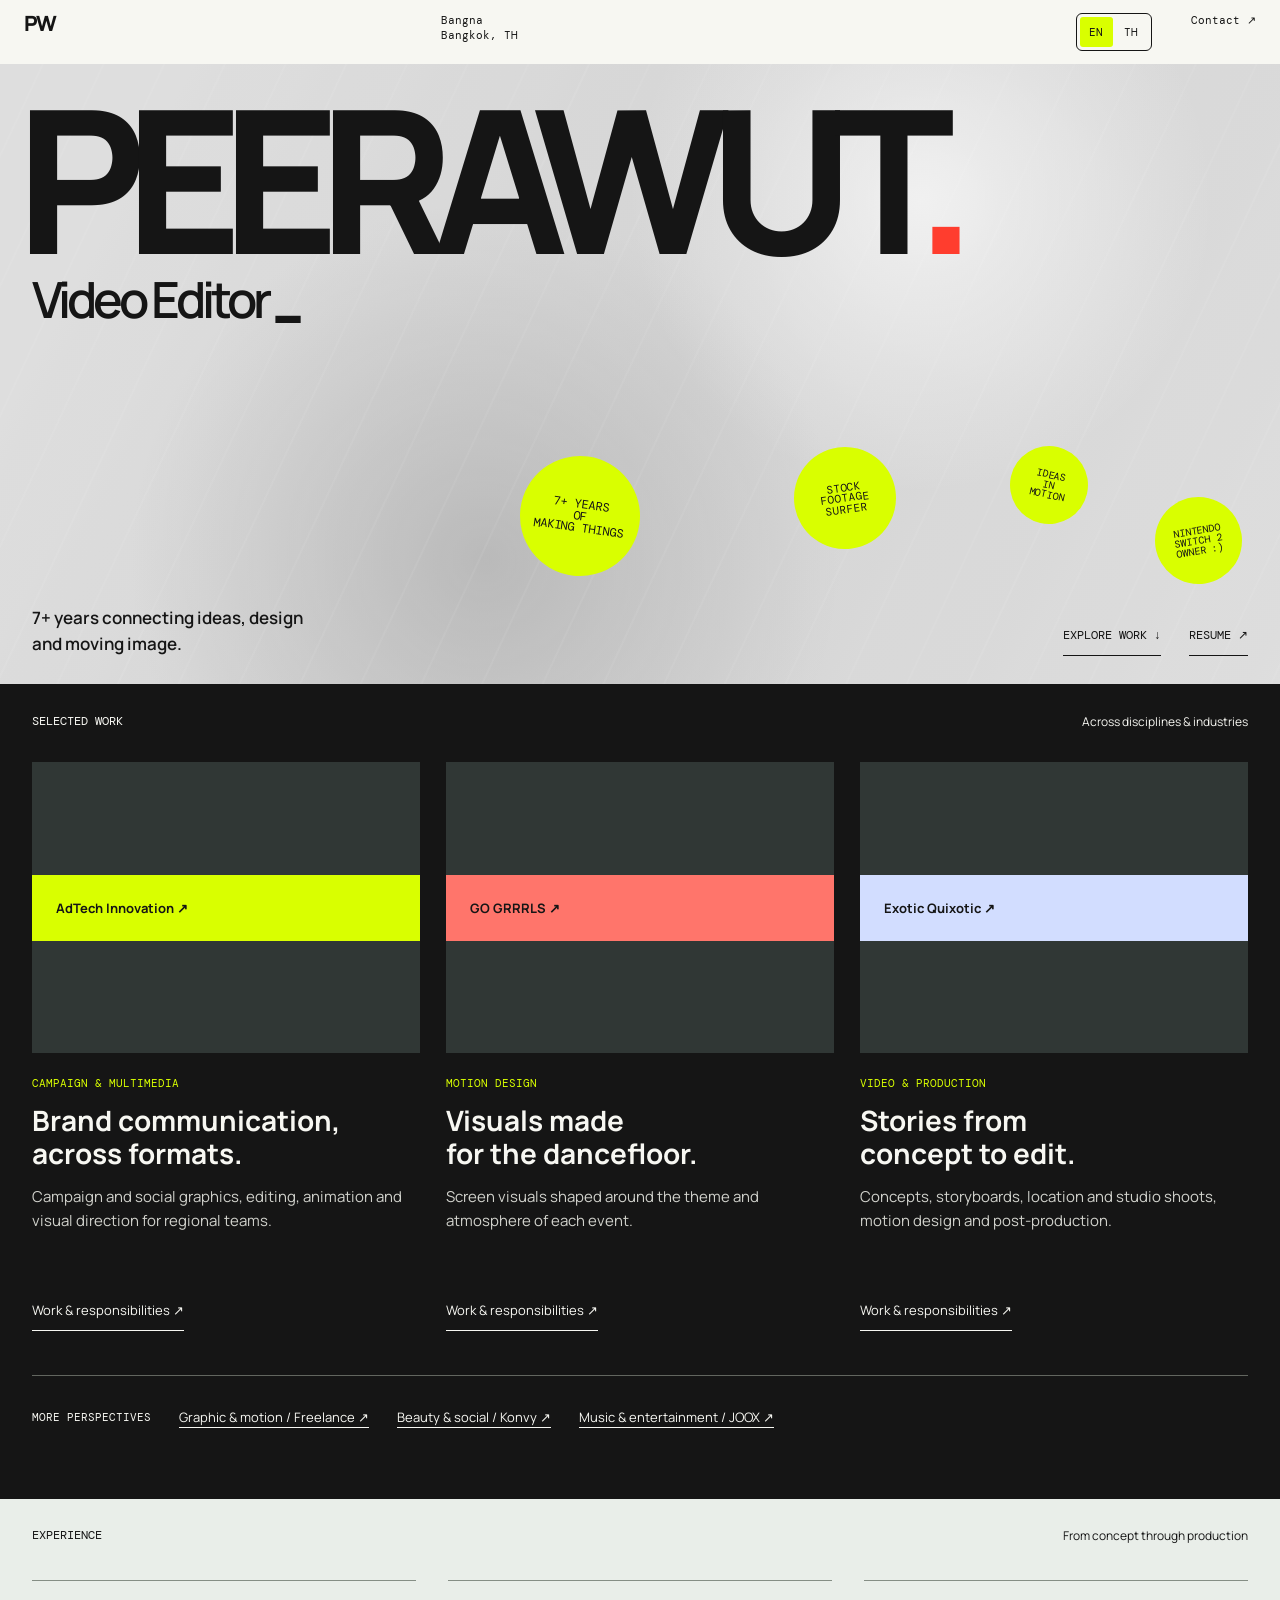
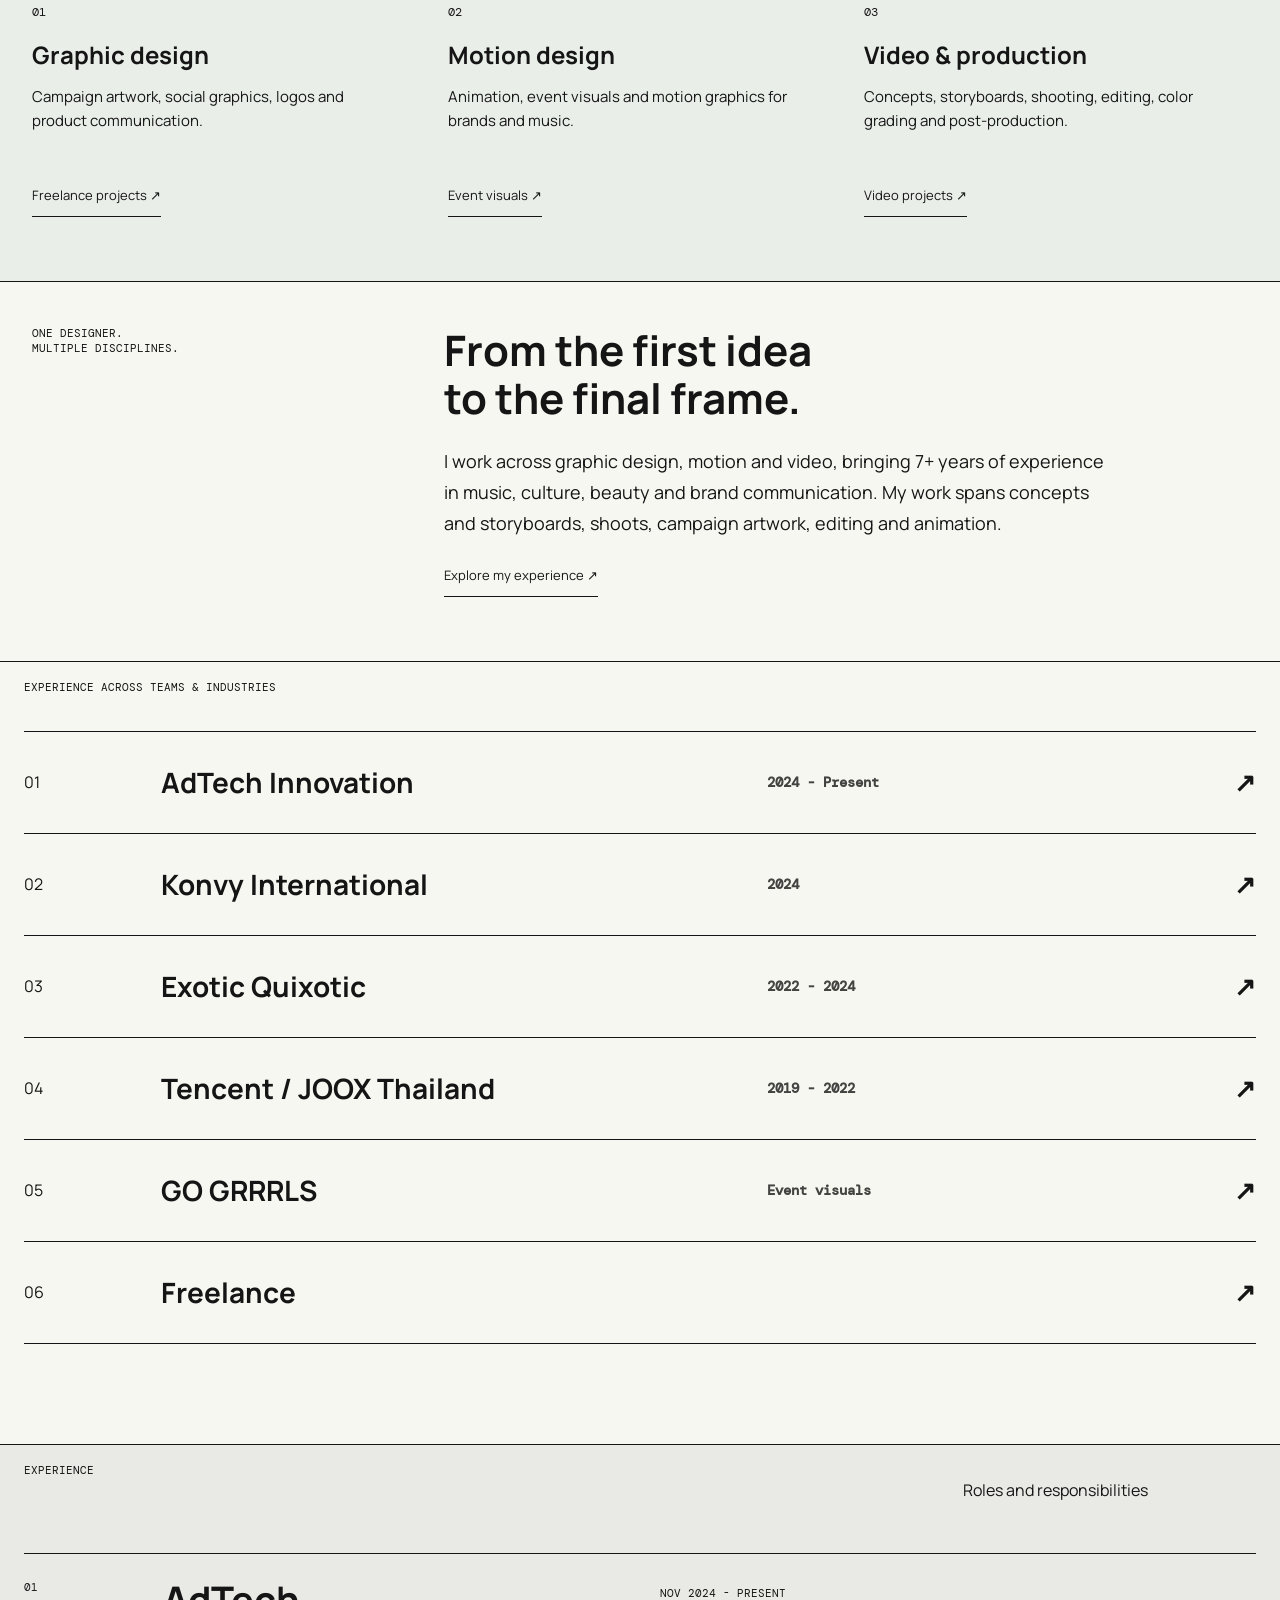
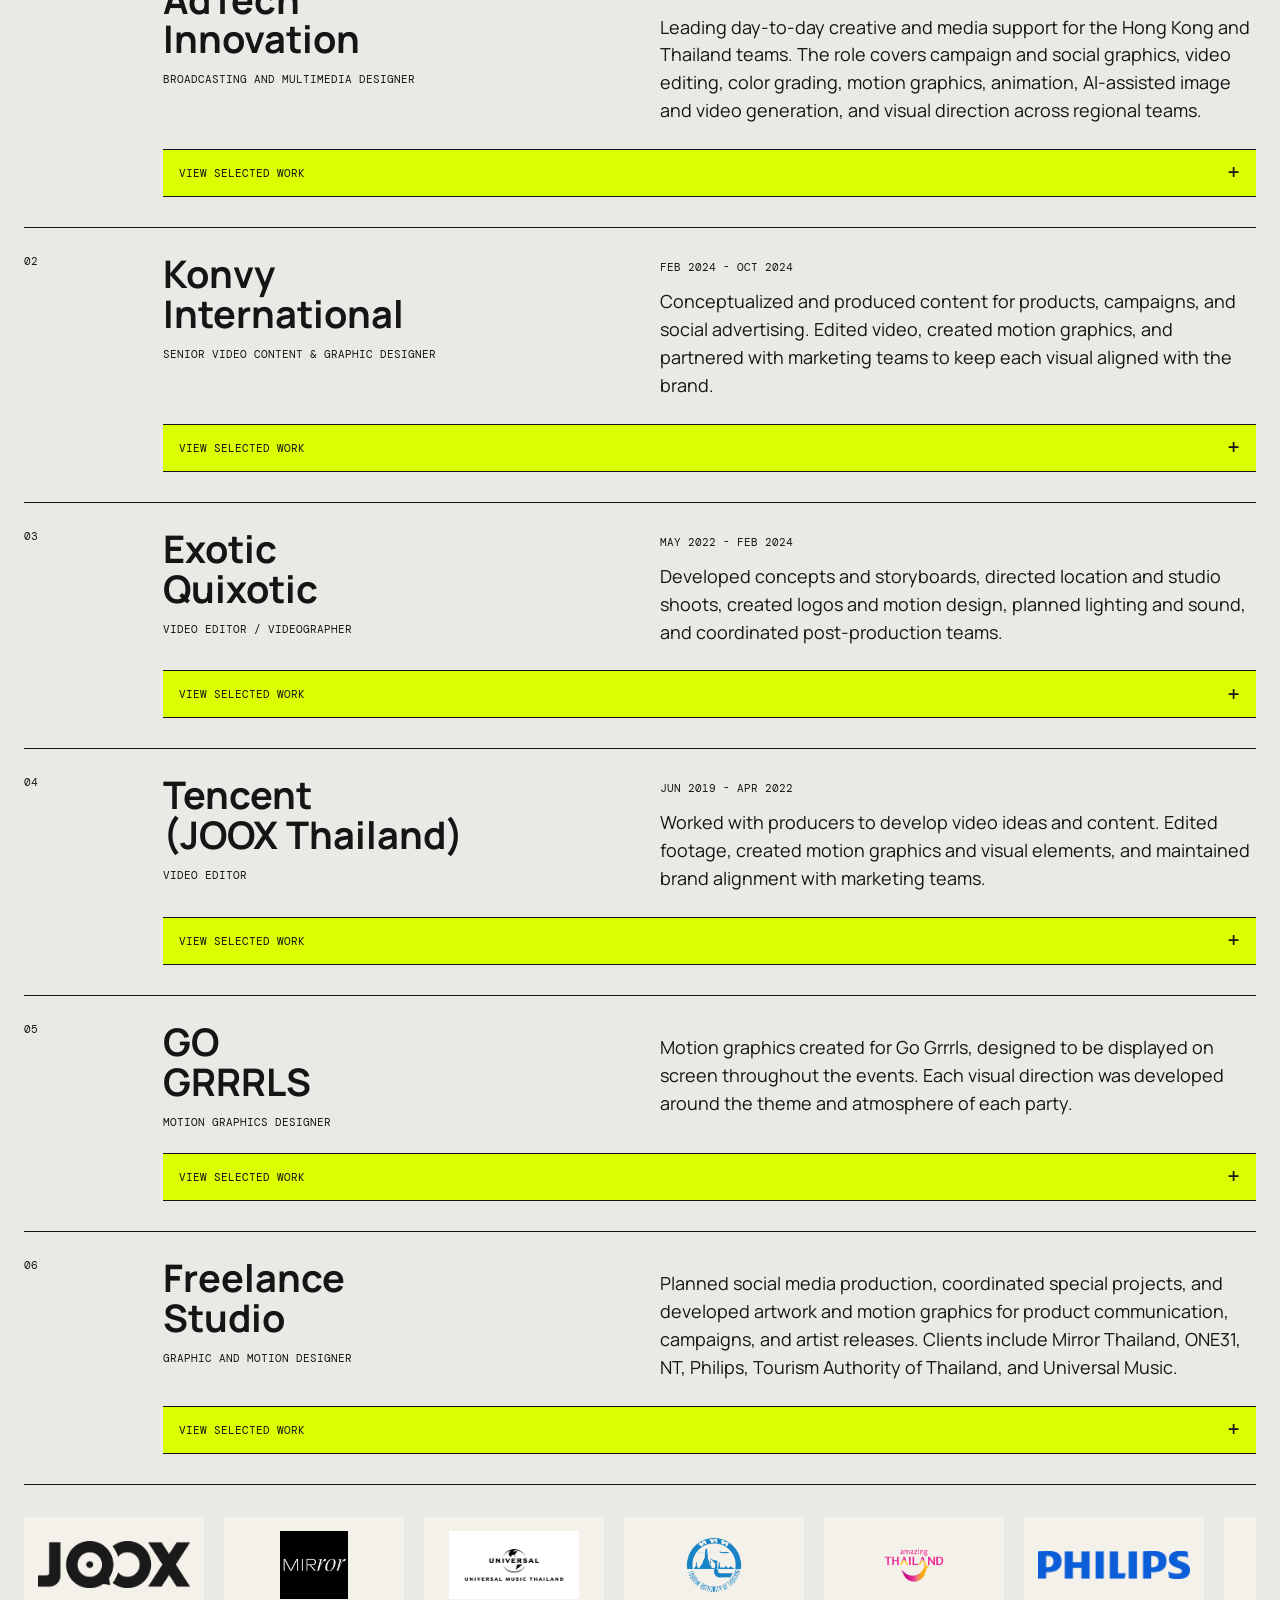
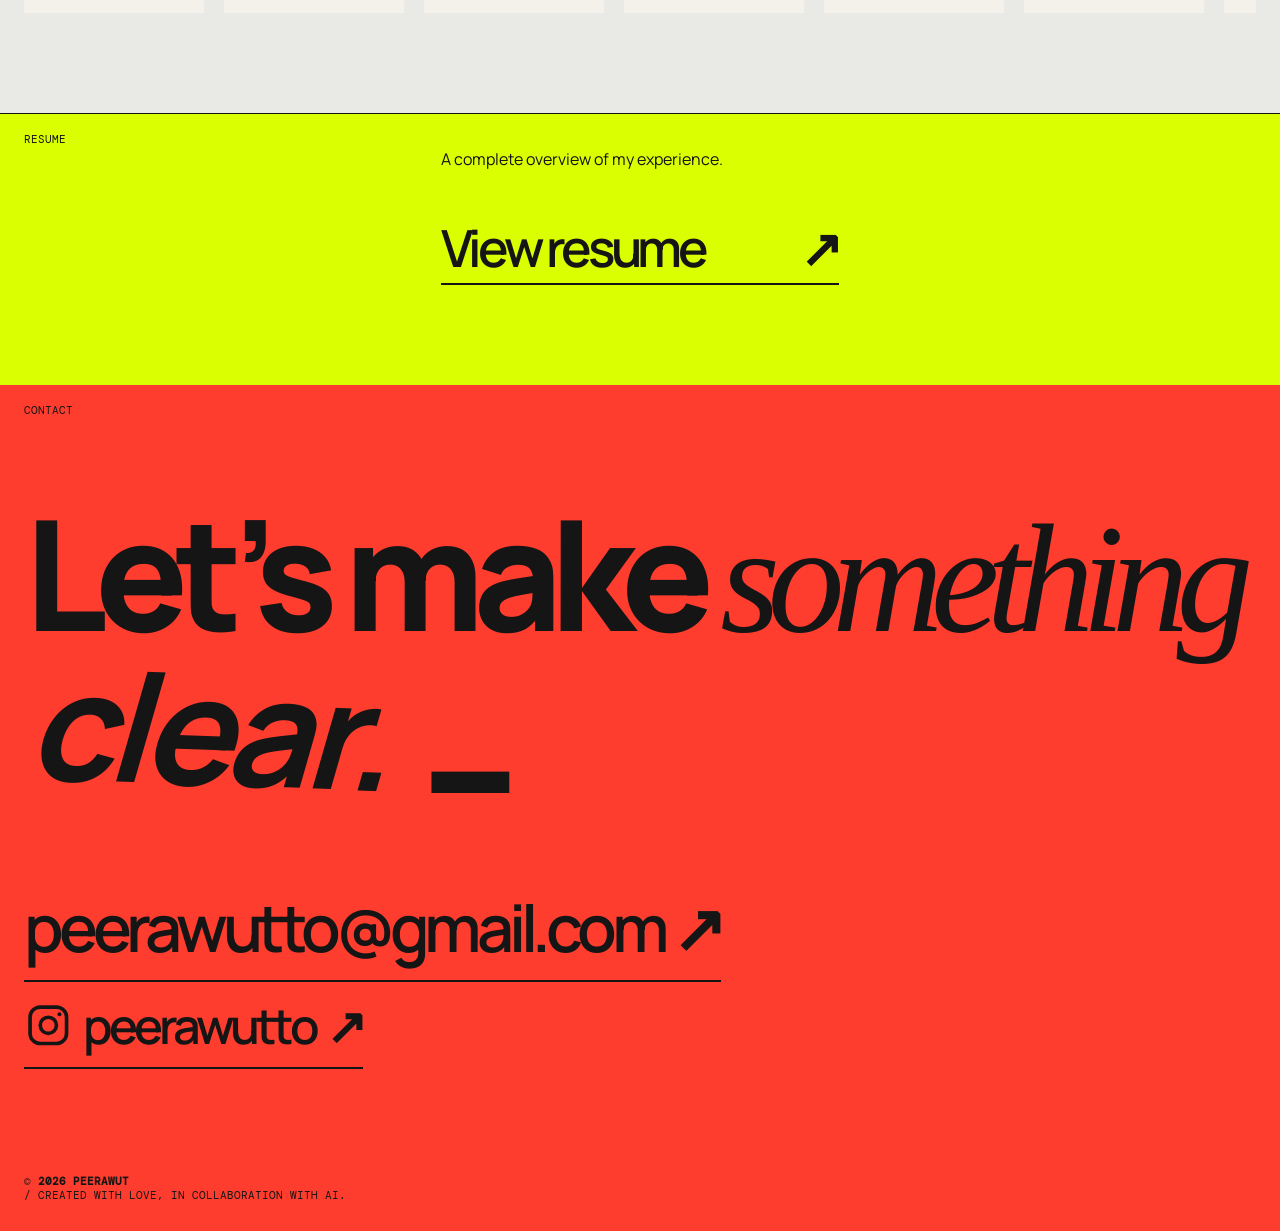
==== commit aca7262e: "Update index.html" ====
--- a/index.html
+++ b/index.html
@@ -35,7 +35,7 @@
       </header>
 
       <section class="playground section-rule" id="playground">
-        <div class="section-heading"><p class="eyebrow">01 / Selected work</p><p>Across disciplines &amp; industries</p></div>
+        <div class="section-heading"><p class="eyebrow">Selected work</p><p>Across disciplines &amp; industries</p></div>
         <div class="featured-grid">
           <article class="featured-work">
             <a class="work-cover" href="#adtech"><img src="https://drive.google.com/thumbnail?id=1GPSWD0efvGQcxTmpb70hJUlC2GIOiPxM&amp;sz=w1000" alt="AdTech campaign video" loading="lazy" /><span class="cover-label">AdTech Innovation &nearr;</span></a>
@@ -54,7 +54,7 @@
       </section>
 
       <section class="capabilities section-rule" id="capabilities">
-        <div class="section-heading"><p class="eyebrow">02 / What I bring</p><p>From concept through production</p></div>
+        <div class="section-heading"><p class="eyebrow">What I bring</p><p>From concept through production</p></div>
         <div class="capability-grid">
           <div><span>01</span><h2>Graphic design</h2><p>Campaign artwork, social graphics, logos and product communication.</p><a class="text-link" href="#freelance">Freelance projects &nearr;</a></div>
           <div><span>02</span><h2>Motion design</h2><p>Animation, event visuals and motion graphics for brands and music.</p><a class="text-link" href="#go-grrrls">Event visuals &nearr;</a></div>
@@ -151,6 +151,7 @@
       // This script block is intentionally left in place.
       // The following script tags will be added after it.
       const company = document.querySelector('#company-work');
+      const nav = document.querySelector('.nav');
       const topButton = document.querySelector('.floating-top');
       const output = document.querySelector('#typewriter-text');
       const roles = ['Video Editor', 'Motion Graphic Designer', 'Graphic Designer'];
@@ -219,7 +220,8 @@
         if (shouldRun) runFooterTypewriter();
       }
       function toggleTopButton() { topButton.classList.toggle('is-visible', scrollY >= company.offsetTop - innerHeight / 2); }
-      addEventListener('scroll', () => { toggleTopButton(); checkFooterTypewriter(); }, { passive: true }); addEventListener('resize', () => { toggleTopButton(); checkFooterTypewriter(); fitThaiFooterHeading(); }); toggleTopButton(); checkFooterTypewriter();
+      function updateNavTransparency() { nav.classList.toggle('is-scrolled', scrollY > 8); }
+      addEventListener('scroll', () => { toggleTopButton(); checkFooterTypewriter(); updateNavTransparency(); }, { passive: true }); addEventListener('resize', () => { toggleTopButton(); checkFooterTypewriter(); fitThaiFooterHeading(); }); toggleTopButton(); checkFooterTypewriter(); updateNavTransparency();
       document.fonts.ready.then(fitThaiFooterHeading);
 
       if (heroVideo) {
@@ -353,16 +355,16 @@
       const translations = {
         en: {
           toggle: 'ไทย', contact: 'Contact ↗︎', hero: '7+ years connecting ideas, design<br>and moving image.', explore: 'Explore work ↓', resume: 'Resume ↗︎',
-          selected: '01 / Selected work', selectedSub: 'Across disciplines &amp; industries', capabilities: '02 / What I bring', capabilitiesSub: 'From concept through production',
+          selected: 'Selected work', selectedSub: 'Across disciplines &amp; industries', capabilities: 'Experience', capabilitiesSub: 'From concept through production',
           aboutLabel: 'One designer.<br>Multiple disciplines.', aboutTitle: 'From the first idea<br>to the final frame.', aboutText: 'I work across graphic design, motion and video, bringing 7+ years of experience in music, culture, beauty and brand communication. My work spans concepts and storyboards, shoots, campaign artwork, editing and animation.',
           experienceAcross: 'Experience across teams &amp; industries', experience: 'Experience', rolesLabel: 'Roles and responsibilities', resumeLabel: 'Resume', resumeText: 'A complete overview of my experience.', resumeButton: 'View resume <span>↗︎</span>',
           workButton: 'View selected work', roles: ['Video Editor', 'Motion Graphic Designer', 'Graphic Designer']
         },
         th: {
           toggle: 'EN', contact: 'ติดต่อ ↗︎', hero: 'ประสบการณ์กว่า 7 ปี<br>ที่เชื่อมไอเดีย ดีไซน์  และภาพเคลื่อนไหวเข้าด้วยกัน', explore: 'ดูผลงาน ↓', resume: 'เรซูเม่ ↗︎',
-          selected: '01 / ผลงานที่คัดมา', selectedSub: 'หลากหลายทักษะ และอุตสาหกรรม', capabilities: '02 / สิ่งที่ผมทำได้', capabilitiesSub: 'ตั้งแต่คอนเซปต์จนถึงงานโปรดักชัน',
-          aboutLabel: 'นักออกแบบคนเดียว<br>กับหลายทักษะ.', aboutTitle: 'ตั้งแต่ไอเดียแรก<br>จนถึงเฟรมสุดท้าย.', aboutText: 'ผมทำงานครอบคลุมกราฟิกดีไซน์ โมชัน  และวิดีโอ พร้อมประสบการณ์กว่า 7 ปีในสายดนตรี วัฒนธรรม บิวตี้  และงานสื่อสารแบรนด์ งานของผมตั้งแต่คิดคอนเซปต์ และสตอรี่บอร์ด ถ่ายทำ ออกแบบงานแคมเปญ ตัดต่อ ไปจนถึงแอนิเมชัน.',
-          experienceAcross: 'ประสบการณ์จากหลากหลายทีม และอุตสาหกรรม', experience: 'ประสบการณ์ทำงาน', rolesLabel: 'บทบาท และความรับผิดชอบ', resumeLabel: 'เรซูเม่', resumeText: 'ภาพรวมประสบการณ์การทำงานของผม.', resumeButton: 'ดูเรซูเม่ <span>↗︎</span>',
+          selected: 'ผลงานที่คัดมา', selectedSub: 'หลากหลายทักษะ และอุตสาหกรรม', capabilities: 'ประสบการณ์', capabilitiesSub: 'ตั้งแต่คอนเซปต์จนถึงงานโปรดักชัน',
+          aboutLabel: 'รับมือ<br>กับงานหลากหลายแบบ', aboutTitle: 'ตั้งแต่ไอเดียแรก<br>จนถึงเฟรมสุดท้าย', aboutText: 'ผมทำงานครอบคลุมกราฟิกดีไซน์ โมชัน  และวิดีโอ พร้อมประสบการณ์กว่า 7 ปีในสายดนตรี วัฒนธรรม บิวตี้  และงานสื่อสารแบรนด์ งานของผมตั้งแต่คิดคอนเซปต์ และสตอรี่บอร์ด ถ่ายทำ ออกแบบงานแคมเปญ ตัดต่อ ไปจนถึงแอนิเมชัน',
+          experienceAcross: 'ประสบการณ์จากหลากหลายทีม และอุตสาหกรรม', experience: 'ประสบการณ์ทำงาน', rolesLabel: 'บทบาท และความรับผิดชอบ', resumeLabel: 'เรซูเม่', resumeText: 'ภาพรวมประสบการณ์การทำงานของผม', resumeButton: 'ดูเรซูเม่ <span>↗︎</span>',
           workButton: 'ดูตัวอย่างผลงาน', roles: ['วิดีโอเอดิเตอร์', 'โมชั่นกราฟิกดีไซเนอร์', 'กราฟิกดีไซเนอร์']
         }
       };
--- a/styles.css
+++ b/styles.css
@@ -1,15 +1,16 @@
 :root { --ink: #151515; --paper: #f4f1ea; --acid: #d9ff00; --red: #ff3d2e; --blue: #1d43ff; }
 * { box-sizing: border-box; }
-html { scroll-behavior: smooth; }
+html { scroll-behavior: smooth; scroll-padding-top: 64px; }
 body { margin: 0; background: var(--paper); color: var(--ink); font-family: Manrope, sans-serif; }
 a { color: inherit; text-decoration: none; }
-main { overflow: hidden; }
+main { overflow: hidden; padding-top: 64px; }
 .absolute { position: absolute; }
 .inset-0 { inset: 0; }
 .overflow-hidden { overflow: hidden; }
 .nav, .section-heading, .hero-foot, .about { display: grid; grid-template-columns: repeat(12, 1fr); gap: 20px; }
 .eyebrow, small, em { margin: 0; font: 11px/1.35 "DM Mono", monospace; letter-spacing: -0.04em; text-transform: uppercase; }
-.nav { padding: 20px 24px 18px; min-height: 86px; font: 11px/1.35 "DM Mono", monospace; }
+.nav { position: fixed; inset: 0 0 auto; z-index: 50; min-height: 64px; padding: 13px 24px; background: var(--paper); font: 11px/1.35 "DM Mono", monospace; transition: background-color .25s ease, box-shadow .25s ease; }
+.nav.is-scrolled { background: rgb(247 247 242 / 80%); box-shadow: 0 1px 0 rgb(21 21 21 / 8%); -webkit-backdrop-filter: blur(18px); backdrop-filter: blur(18px); }
 .language-toggle { display: inline-flex; grid-column: 11; align-self: start; justify-self: end; padding: 3px; gap: 2px; border: 1px solid var(--ink); border-radius: 6px; color: var(--ink); font: 11px/1 "DM Mono", monospace; }
 .language-toggle button { padding: 8px; border: 0; border-radius: 3px; background: transparent; color: inherit; font: inherit; cursor: pointer; }
 .language-toggle button[aria-pressed="true"] { background: var(--acid); color: var(--ink); }
@@ -213,8 +214,10 @@
   .capability-grid h2 { font-size: 20px; }
 }
 @media (max-width: 700px) {
+  html { scroll-padding-top: 68px; }
+  main { padding-top: 68px; }
   .hero { min-height: 600px; padding: 30px 16px 24px; }
-  .nav { display: flex; align-items: center; gap: 10px; height: 90px; }
+  .nav { display: flex; align-items: center; gap: 10px; height: 68px; min-height: 68px; padding: 10px 16px; }
   .nav .wordmark { order: 0; flex: none; }
   .nav > p { order: 1; flex: 1; min-width: 0; font-size: 10px; }
   .nav .language-toggle { order: 2; flex: none; align-self: center; }
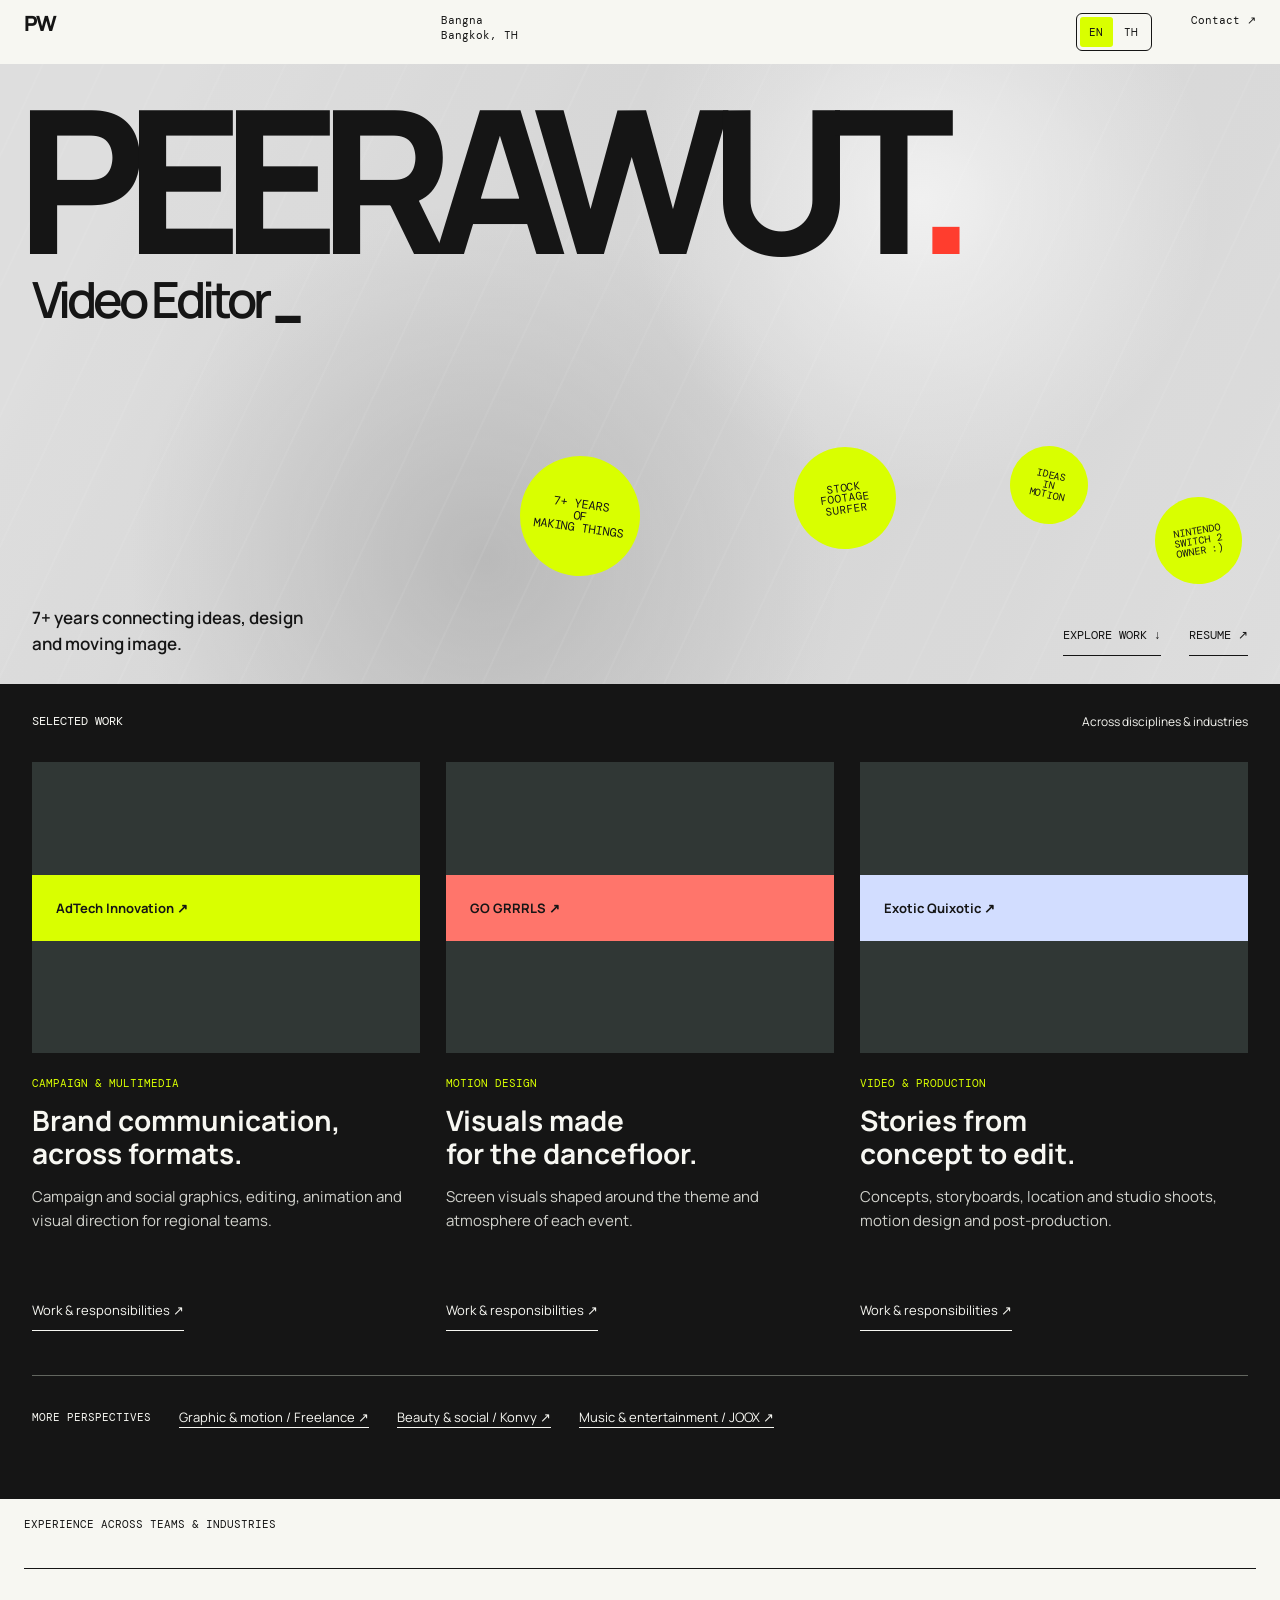
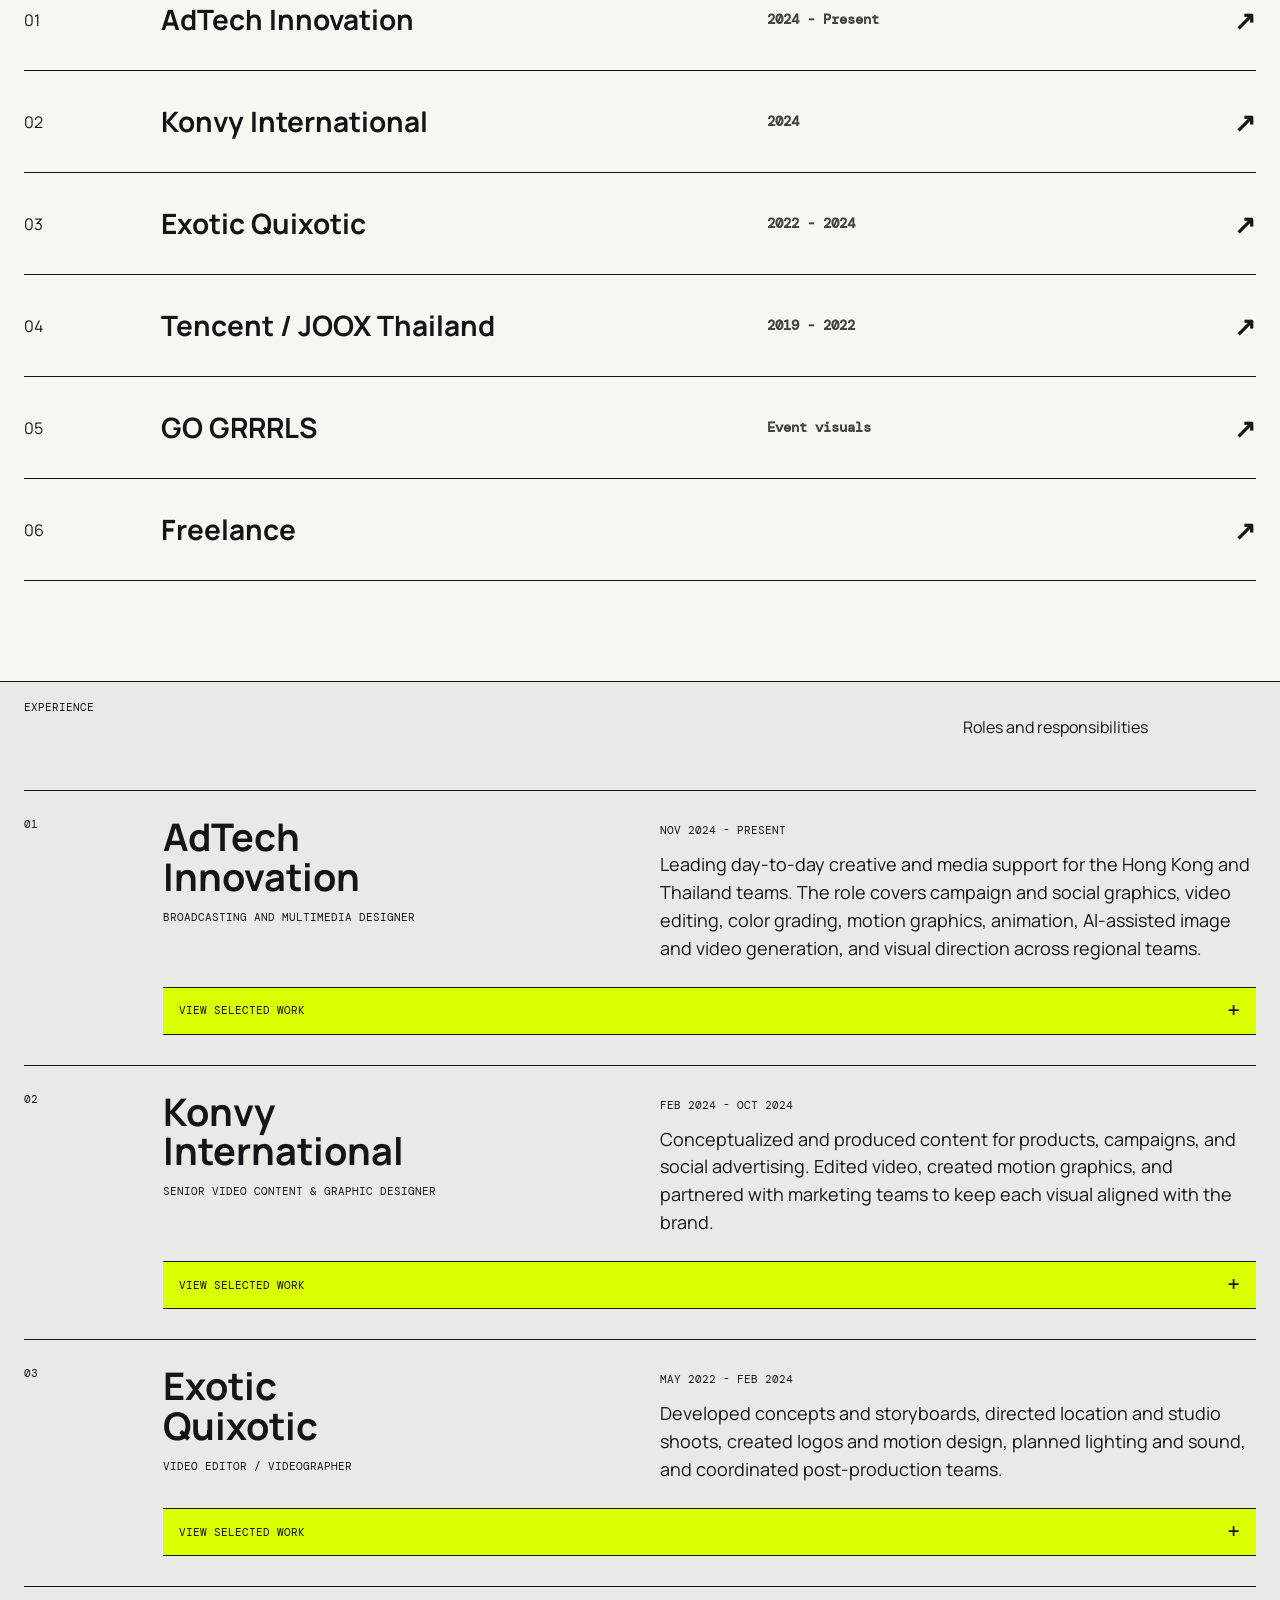
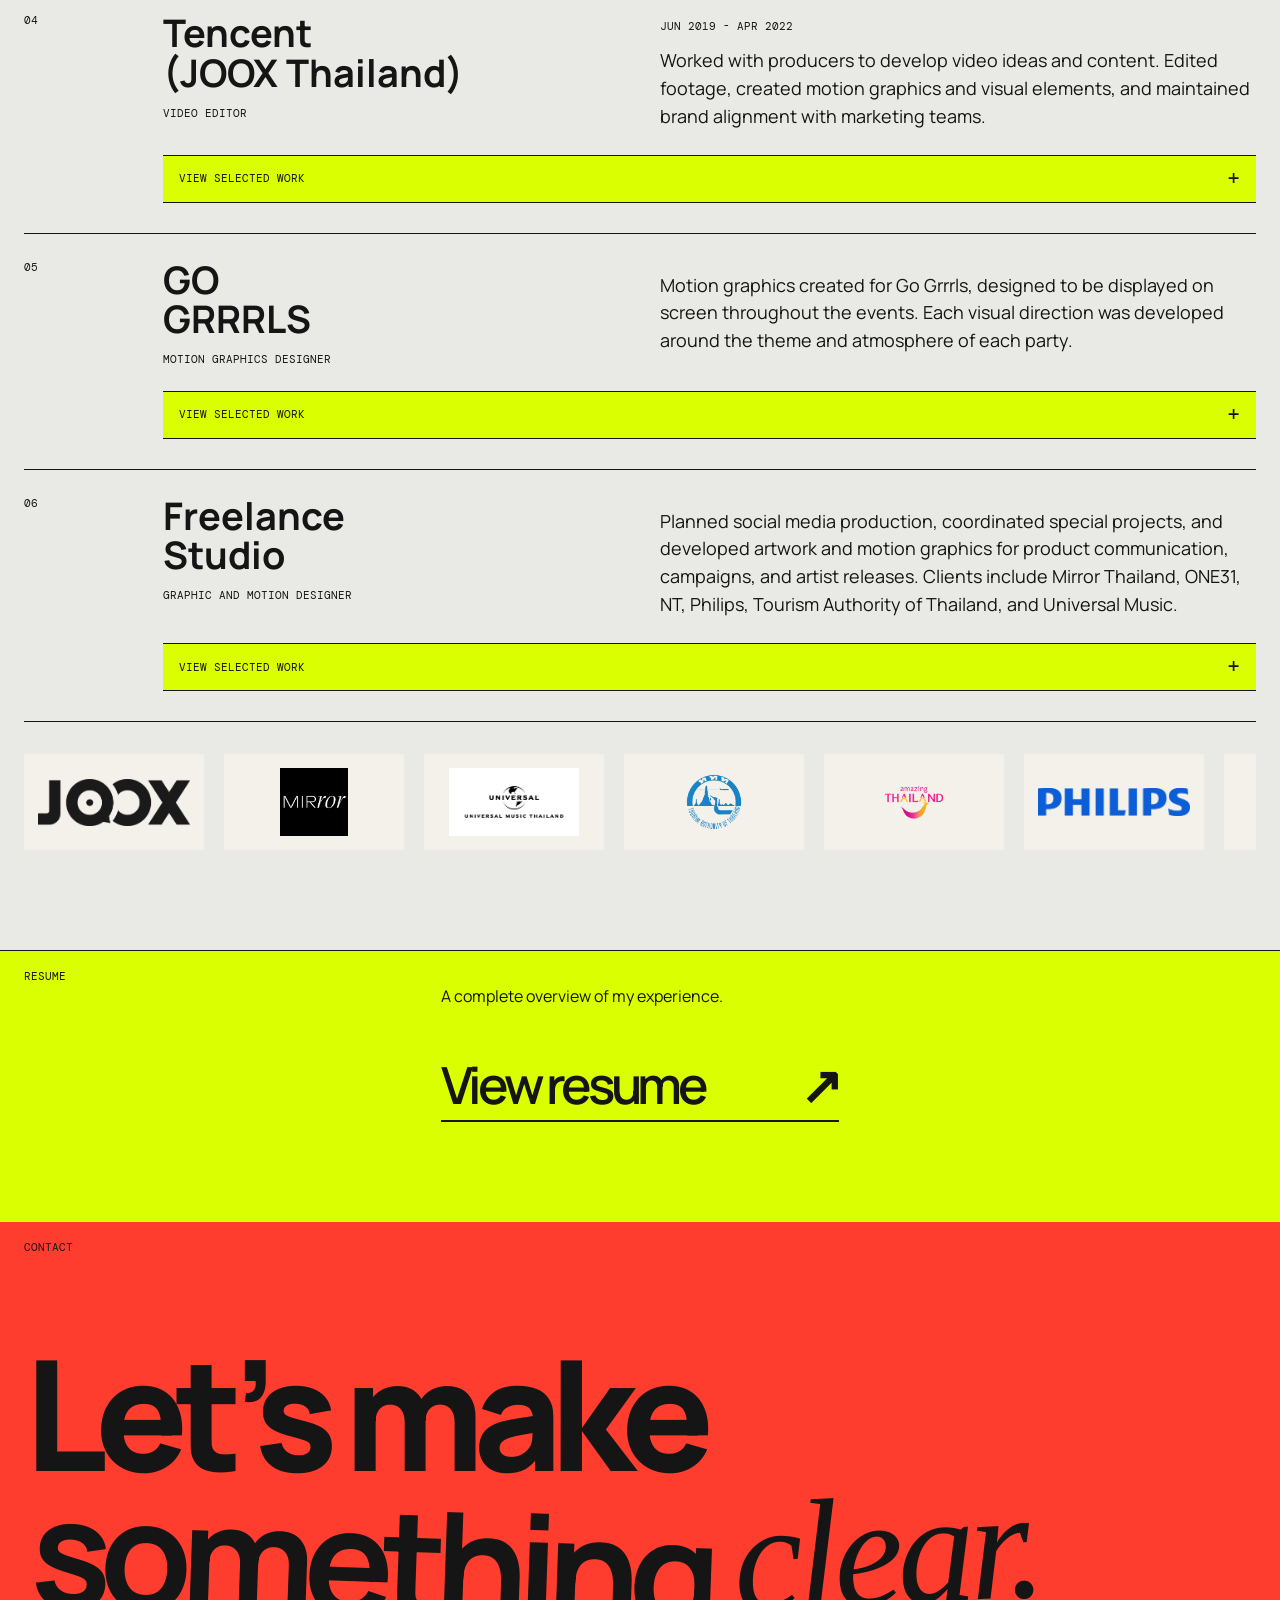
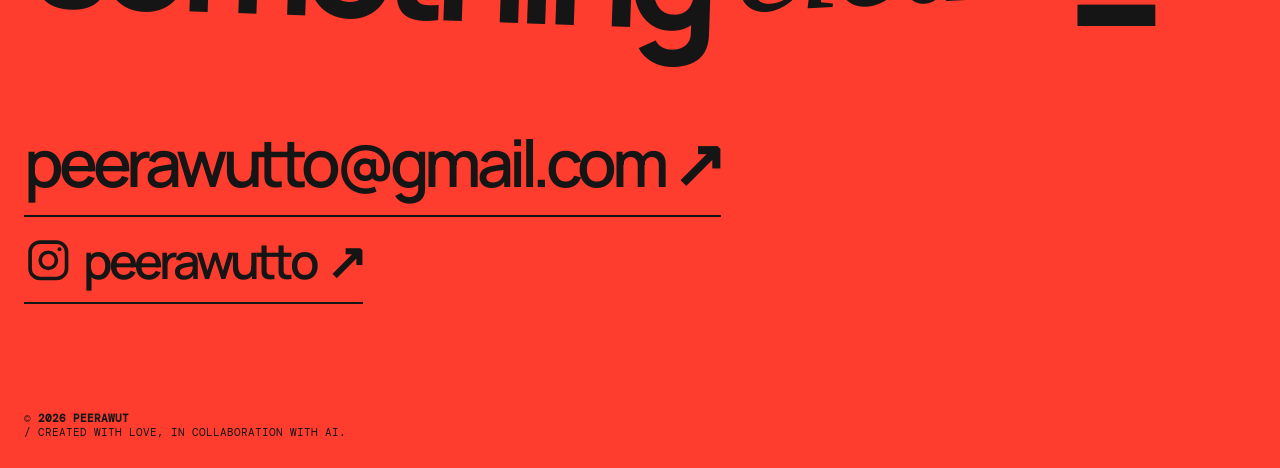
==== commit 3c768c42: "OCT2026" ====
--- a/index.html
+++ b/index.html
@@ -53,7 +53,7 @@
         <div class="more-work"><p class="eyebrow">More perspectives</p><a href="#freelance">Graphic &amp; motion / Freelance &nearr;</a><a href="#konvy">Beauty &amp; social / Konvy &nearr;</a><a href="#joox">Music &amp; entertainment / JOOX &nearr;</a></div>
       </section>
 
-      <section class="capabilities section-rule" id="capabilities">
+      <section class="capabilities section-rule" id="capabilities" hidden>
         <div class="section-heading"><p class="eyebrow">What I bring</p><p>From concept through production</p></div>
         <div class="capability-grid">
           <div><span>01</span><h2>Graphic design</h2><p>Campaign artwork, social graphics, logos and product communication.</p><a class="text-link" href="#freelance">Freelance projects &nearr;</a></div>
@@ -62,7 +62,7 @@
         </div>
       </section>
 
-      <section class="about section-rule" id="about">
+      <section class="about section-rule" id="about" hidden>
         <p class="eyebrow">One designer.<br />Multiple disciplines.</p>
         <div class="about-copy"><h2>From the first idea<br />to the final frame.</h2><p>I work across graphic design, motion and video, bringing 7+ years of experience in music, culture, beauty and brand communication. My work spans concepts and storyboards, shoots, campaign artwork, editing and animation.</p><a class="text-link" href="#experience">Explore my experience &nearr;</a></div>
       </section>
--- a/styles.css
+++ b/styles.css
@@ -4,6 +4,7 @@
 body { margin: 0; background: var(--paper); color: var(--ink); font-family: Manrope, sans-serif; }
 a { color: inherit; text-decoration: none; }
 main { overflow: hidden; padding-top: 64px; }
+.capabilities[hidden], .about[hidden] { display: none; }
 .absolute { position: absolute; }
 .inset-0 { inset: 0; }
 .overflow-hidden { overflow: hidden; }
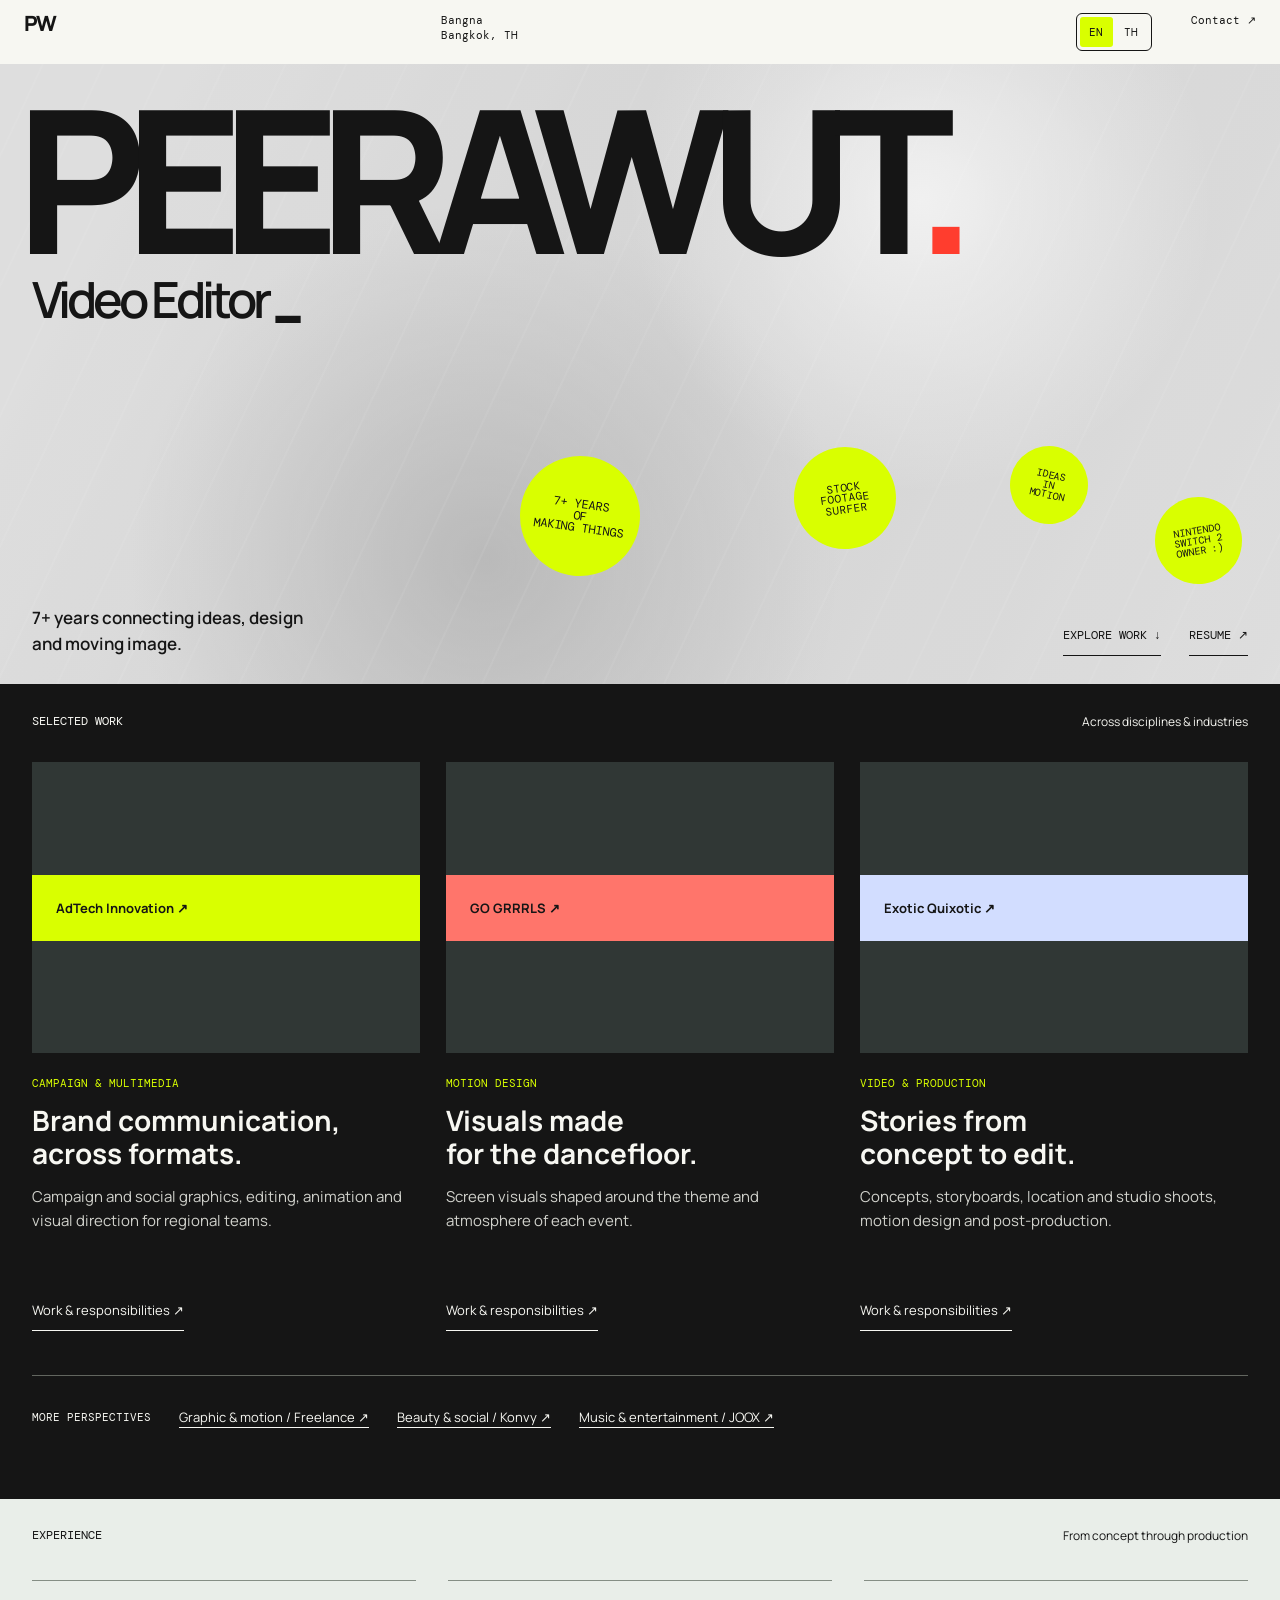
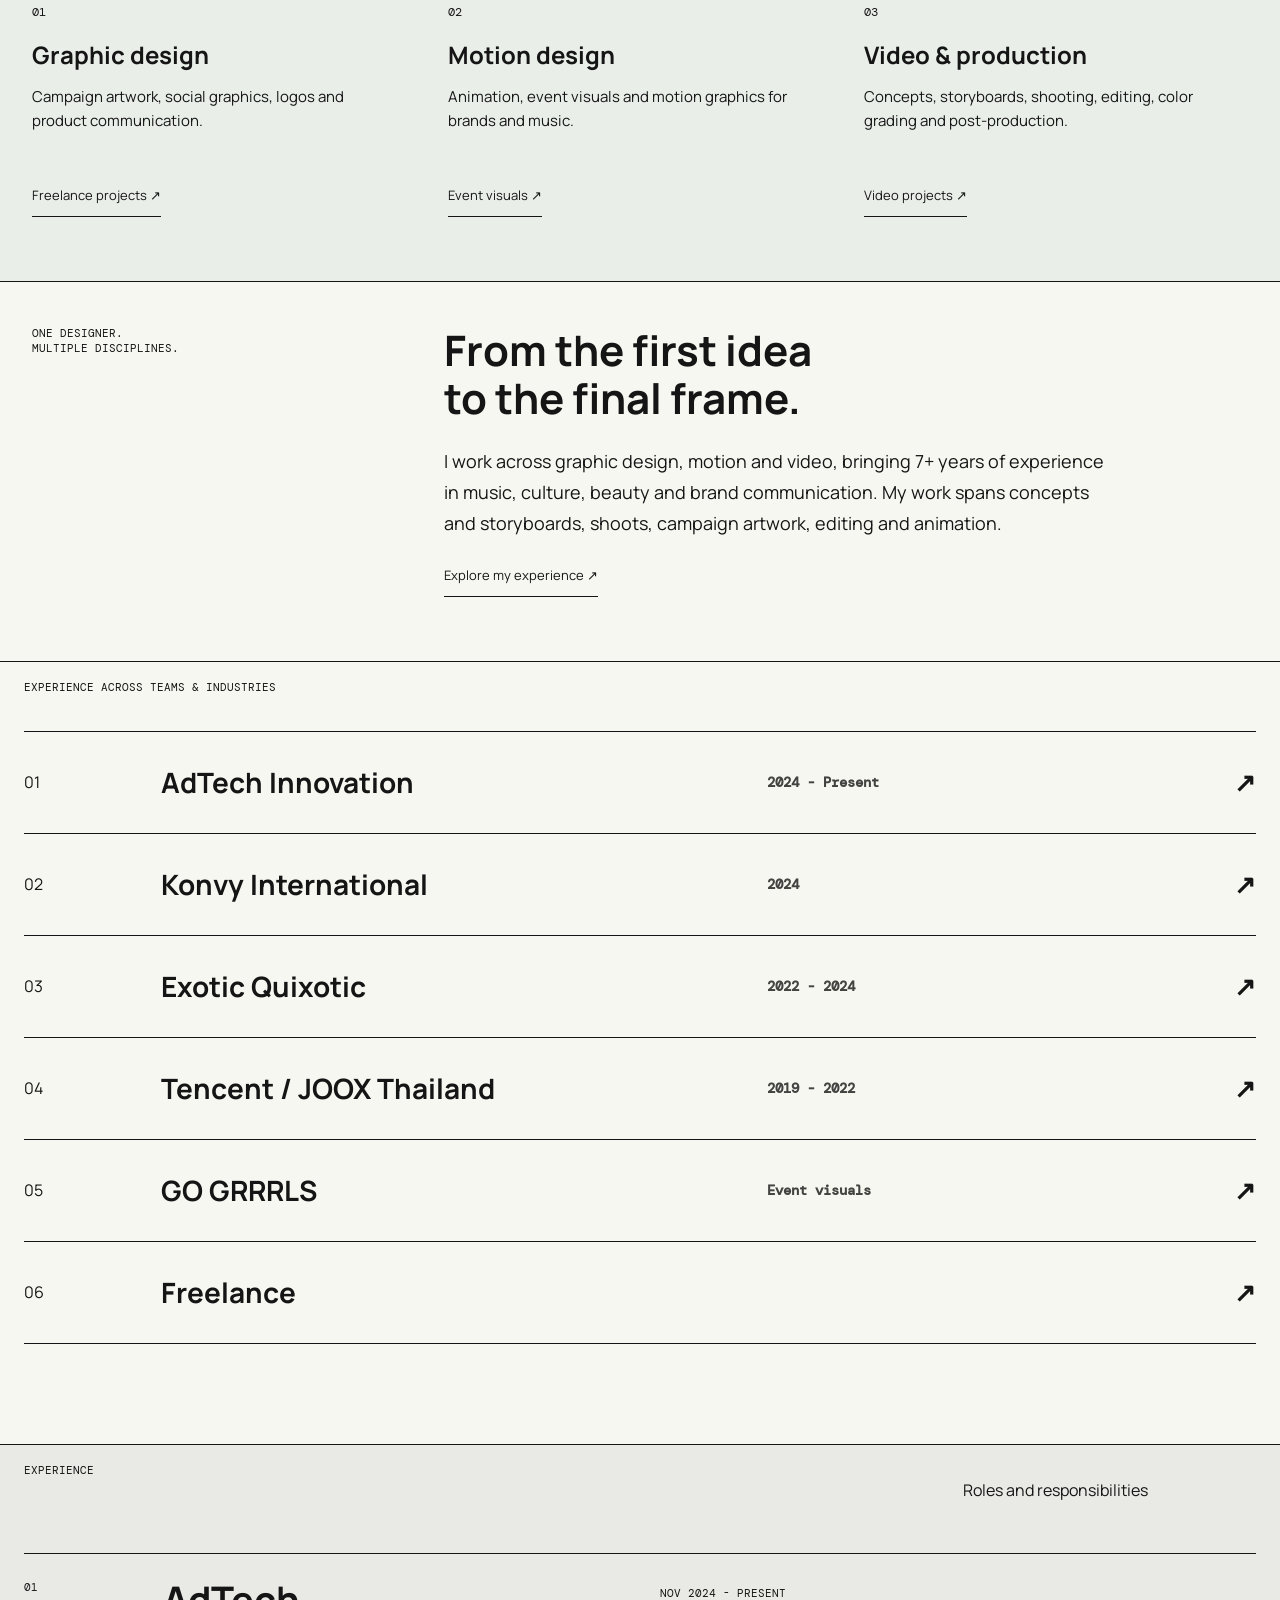
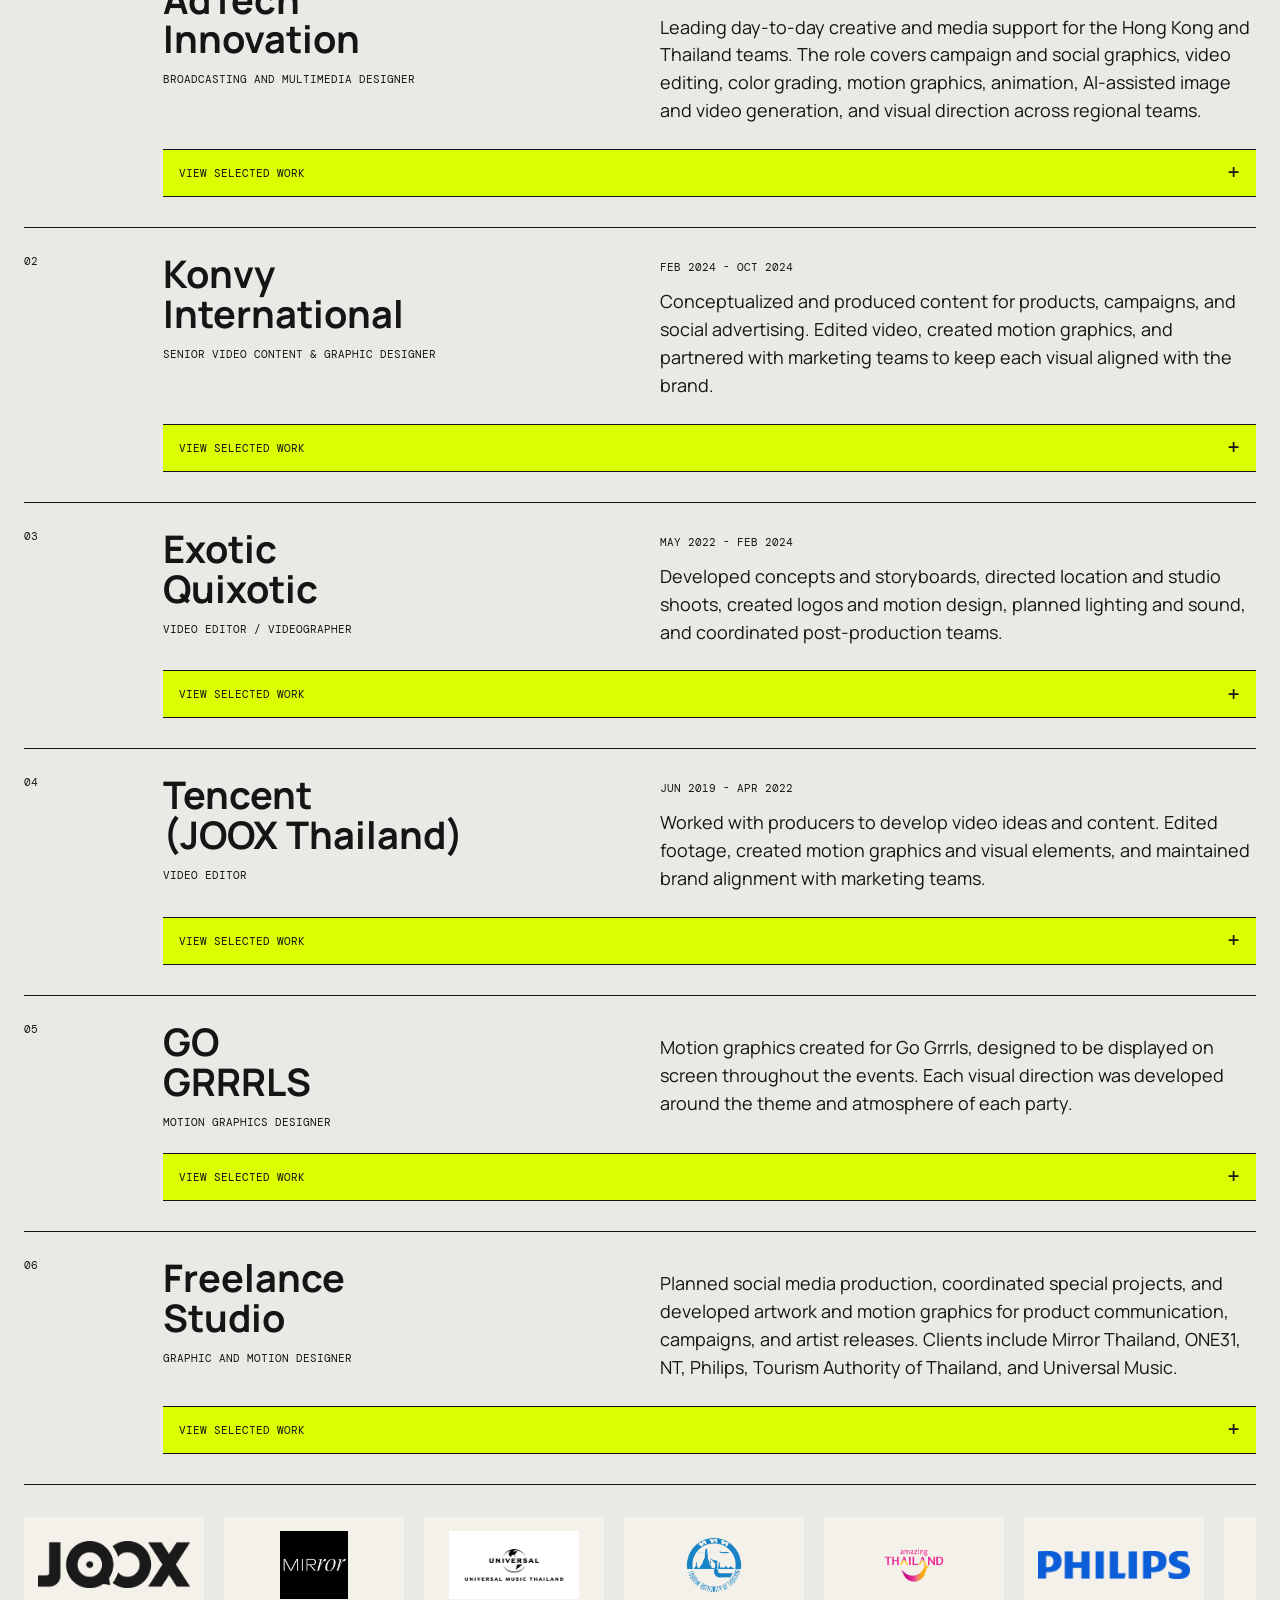
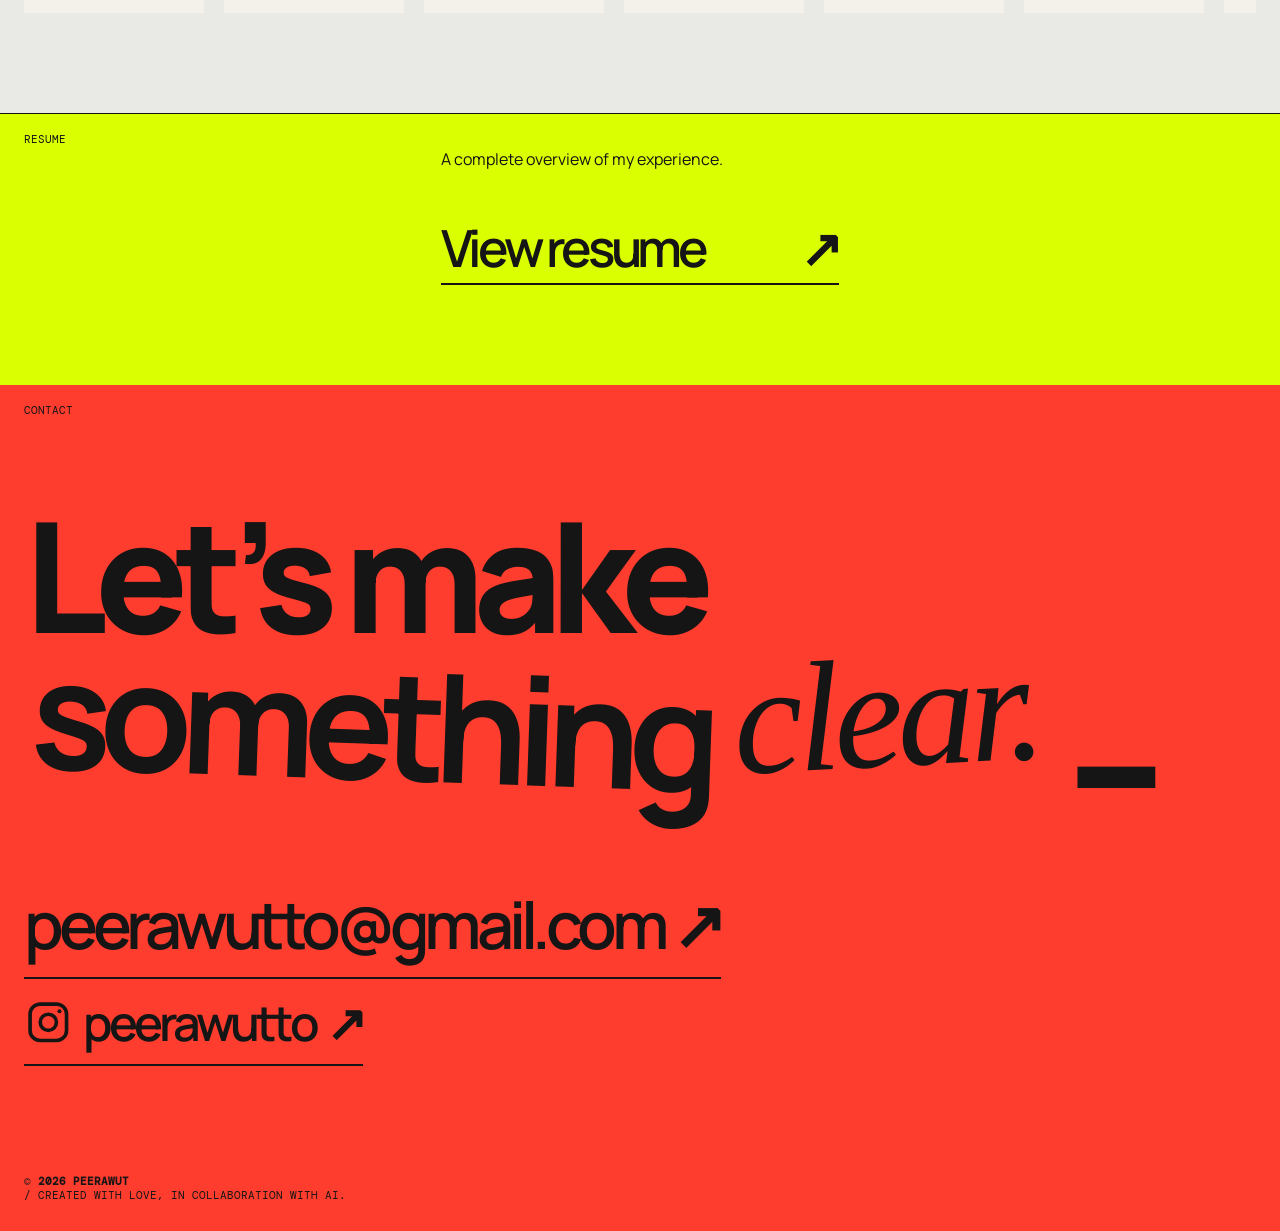
==== commit 7d085546: "Merge branch 'main' of https://github.com/peerawutto/portfolio" ====
--- a/index.html
+++ b/index.html
@@ -53,7 +53,7 @@
         <div class="more-work"><p class="eyebrow">More perspectives</p><a href="#freelance">Graphic &amp; motion / Freelance &nearr;</a><a href="#konvy">Beauty &amp; social / Konvy &nearr;</a><a href="#joox">Music &amp; entertainment / JOOX &nearr;</a></div>
       </section>
 
-      <section class="capabilities section-rule" id="capabilities" hidden>
+      <section class="capabilities section-rule" id="capabilities">
         <div class="section-heading"><p class="eyebrow">What I bring</p><p>From concept through production</p></div>
         <div class="capability-grid">
           <div><span>01</span><h2>Graphic design</h2><p>Campaign artwork, social graphics, logos and product communication.</p><a class="text-link" href="#freelance">Freelance projects &nearr;</a></div>
@@ -62,7 +62,7 @@
         </div>
       </section>
 
-      <section class="about section-rule" id="about" hidden>
+      <section class="about section-rule" id="about">
         <p class="eyebrow">One designer.<br />Multiple disciplines.</p>
         <div class="about-copy"><h2>From the first idea<br />to the final frame.</h2><p>I work across graphic design, motion and video, bringing 7+ years of experience in music, culture, beauty and brand communication. My work spans concepts and storyboards, shoots, campaign artwork, editing and animation.</p><a class="text-link" href="#experience">Explore my experience &nearr;</a></div>
       </section>
--- a/styles.css
+++ b/styles.css
@@ -4,7 +4,6 @@
 body { margin: 0; background: var(--paper); color: var(--ink); font-family: Manrope, sans-serif; }
 a { color: inherit; text-decoration: none; }
 main { overflow: hidden; padding-top: 64px; }
-.capabilities[hidden], .about[hidden] { display: none; }
 .absolute { position: absolute; }
 .inset-0 { inset: 0; }
 .overflow-hidden { overflow: hidden; }
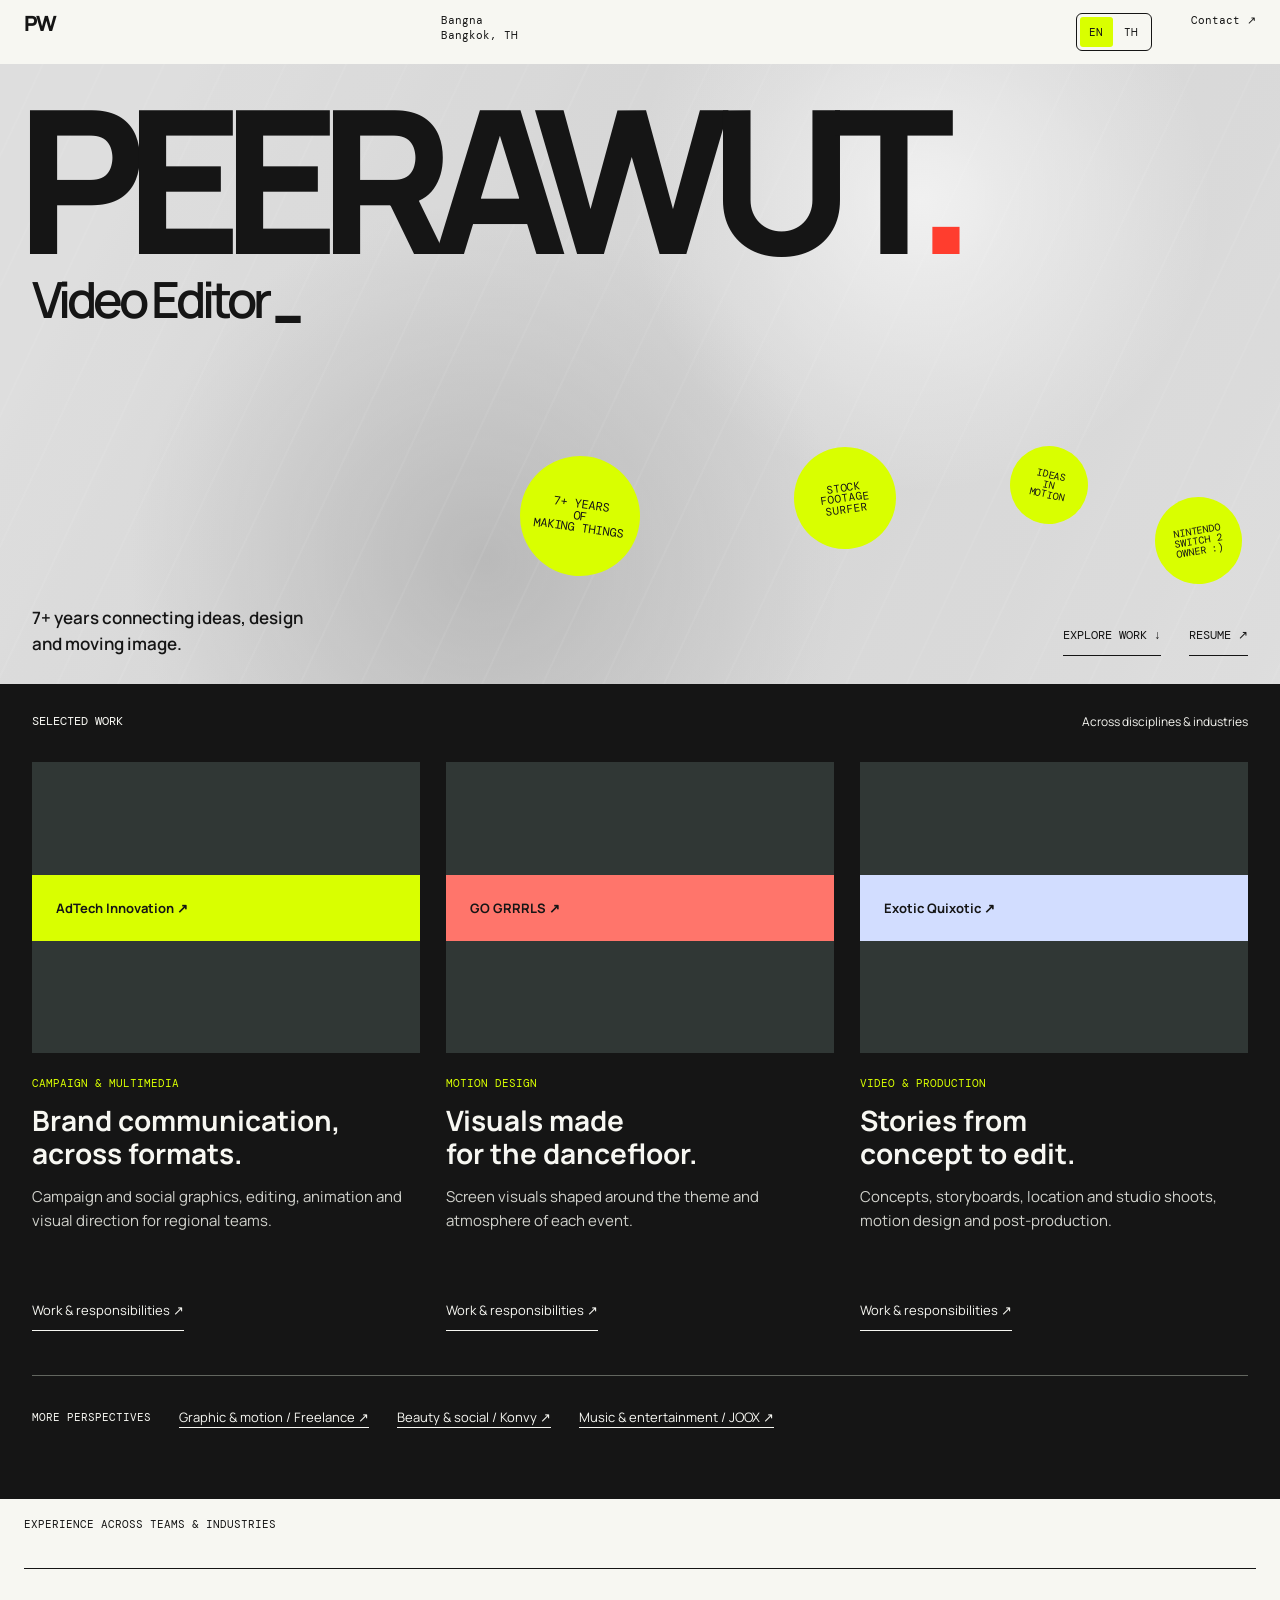
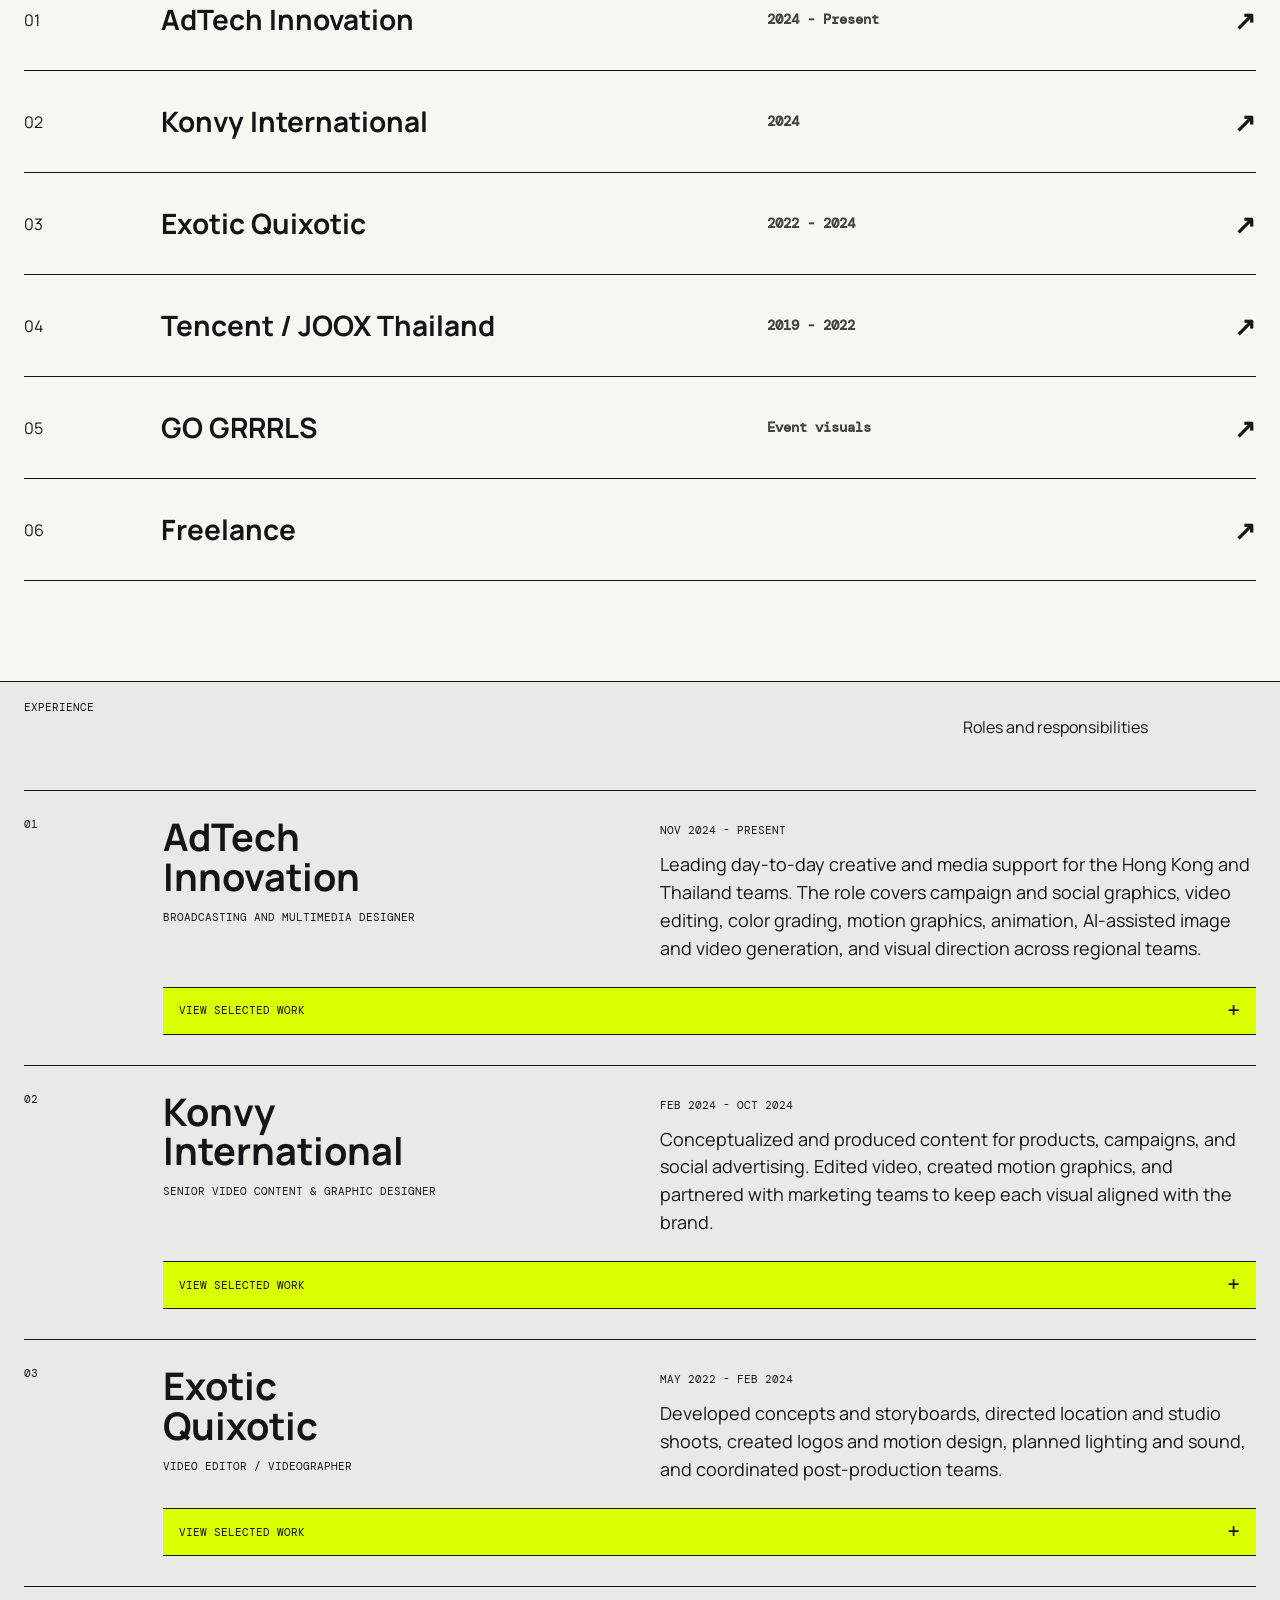
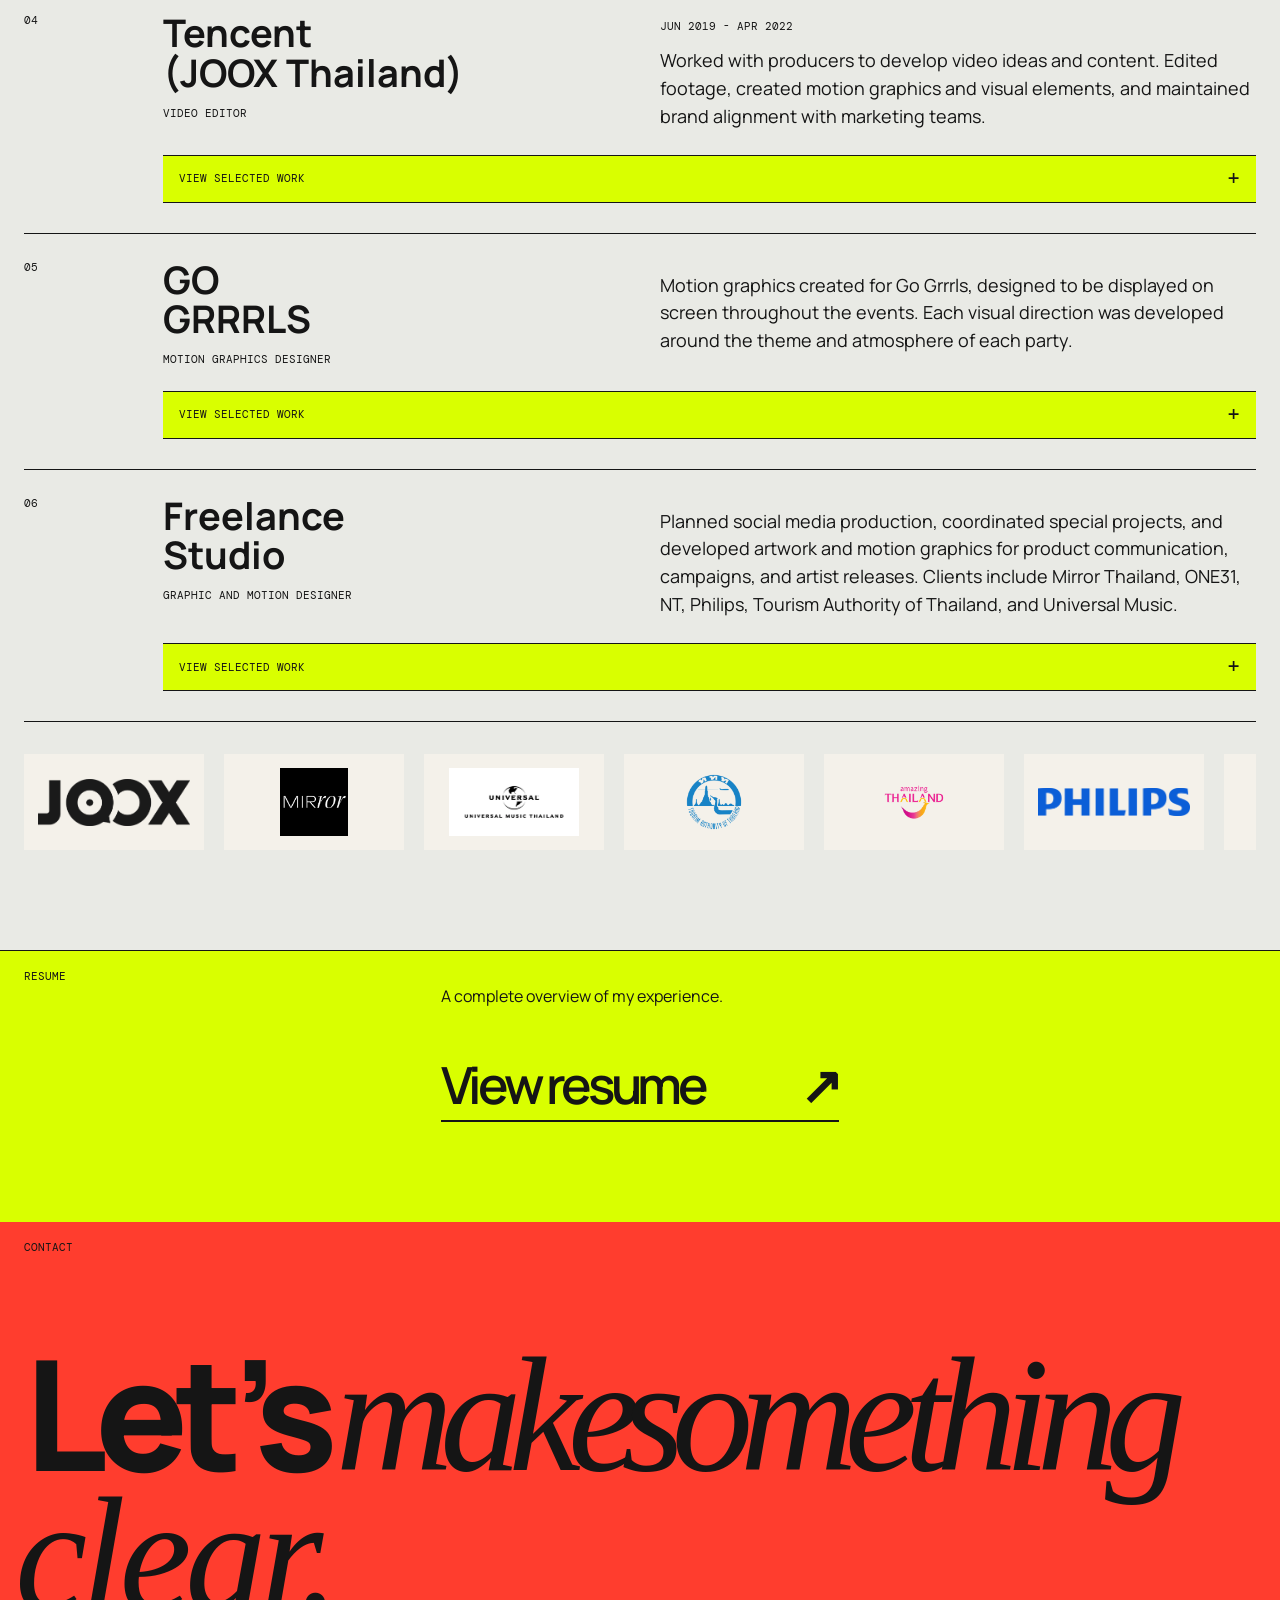
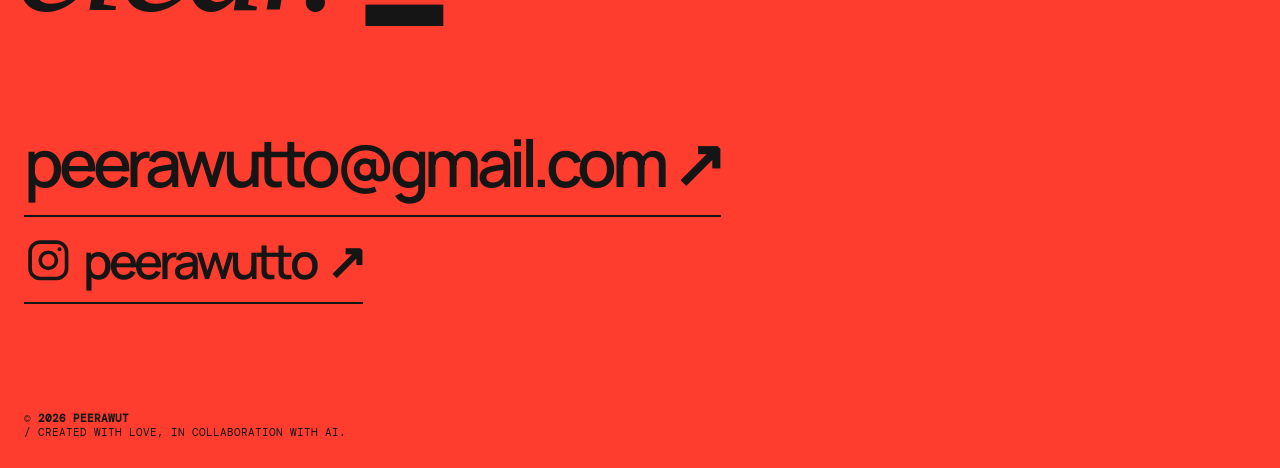
==== commit 66b93f7a: "OCT202026" ====
--- a/index.html
+++ b/index.html
@@ -53,7 +53,7 @@
         <div class="more-work"><p class="eyebrow">More perspectives</p><a href="#freelance">Graphic &amp; motion / Freelance &nearr;</a><a href="#konvy">Beauty &amp; social / Konvy &nearr;</a><a href="#joox">Music &amp; entertainment / JOOX &nearr;</a></div>
       </section>
 
-      <section class="capabilities section-rule" id="capabilities">
+      <section class="capabilities section-rule" id="capabilities" hidden>
         <div class="section-heading"><p class="eyebrow">What I bring</p><p>From concept through production</p></div>
         <div class="capability-grid">
           <div><span>01</span><h2>Graphic design</h2><p>Campaign artwork, social graphics, logos and product communication.</p><a class="text-link" href="#freelance">Freelance projects &nearr;</a></div>
@@ -62,7 +62,7 @@
         </div>
       </section>
 
-      <section class="about section-rule" id="about">
+      <section class="about section-rule" id="about" hidden>
         <p class="eyebrow">One designer.<br />Multiple disciplines.</p>
         <div class="about-copy"><h2>From the first idea<br />to the final frame.</h2><p>I work across graphic design, motion and video, bringing 7+ years of experience in music, culture, beauty and brand communication. My work spans concepts and storyboards, shoots, campaign artwork, editing and animation.</p><a class="text-link" href="#experience">Explore my experience &nearr;</a></div>
       </section>
--- a/styles.css
+++ b/styles.css
@@ -4,6 +4,7 @@
 body { margin: 0; background: var(--paper); color: var(--ink); font-family: Manrope, sans-serif; }
 a { color: inherit; text-decoration: none; }
 main { overflow: hidden; padding-top: 64px; }
+.capabilities[hidden], .about[hidden] { display: none; }
 .absolute { position: absolute; }
 .inset-0 { inset: 0; }
 .overflow-hidden { overflow: hidden; }
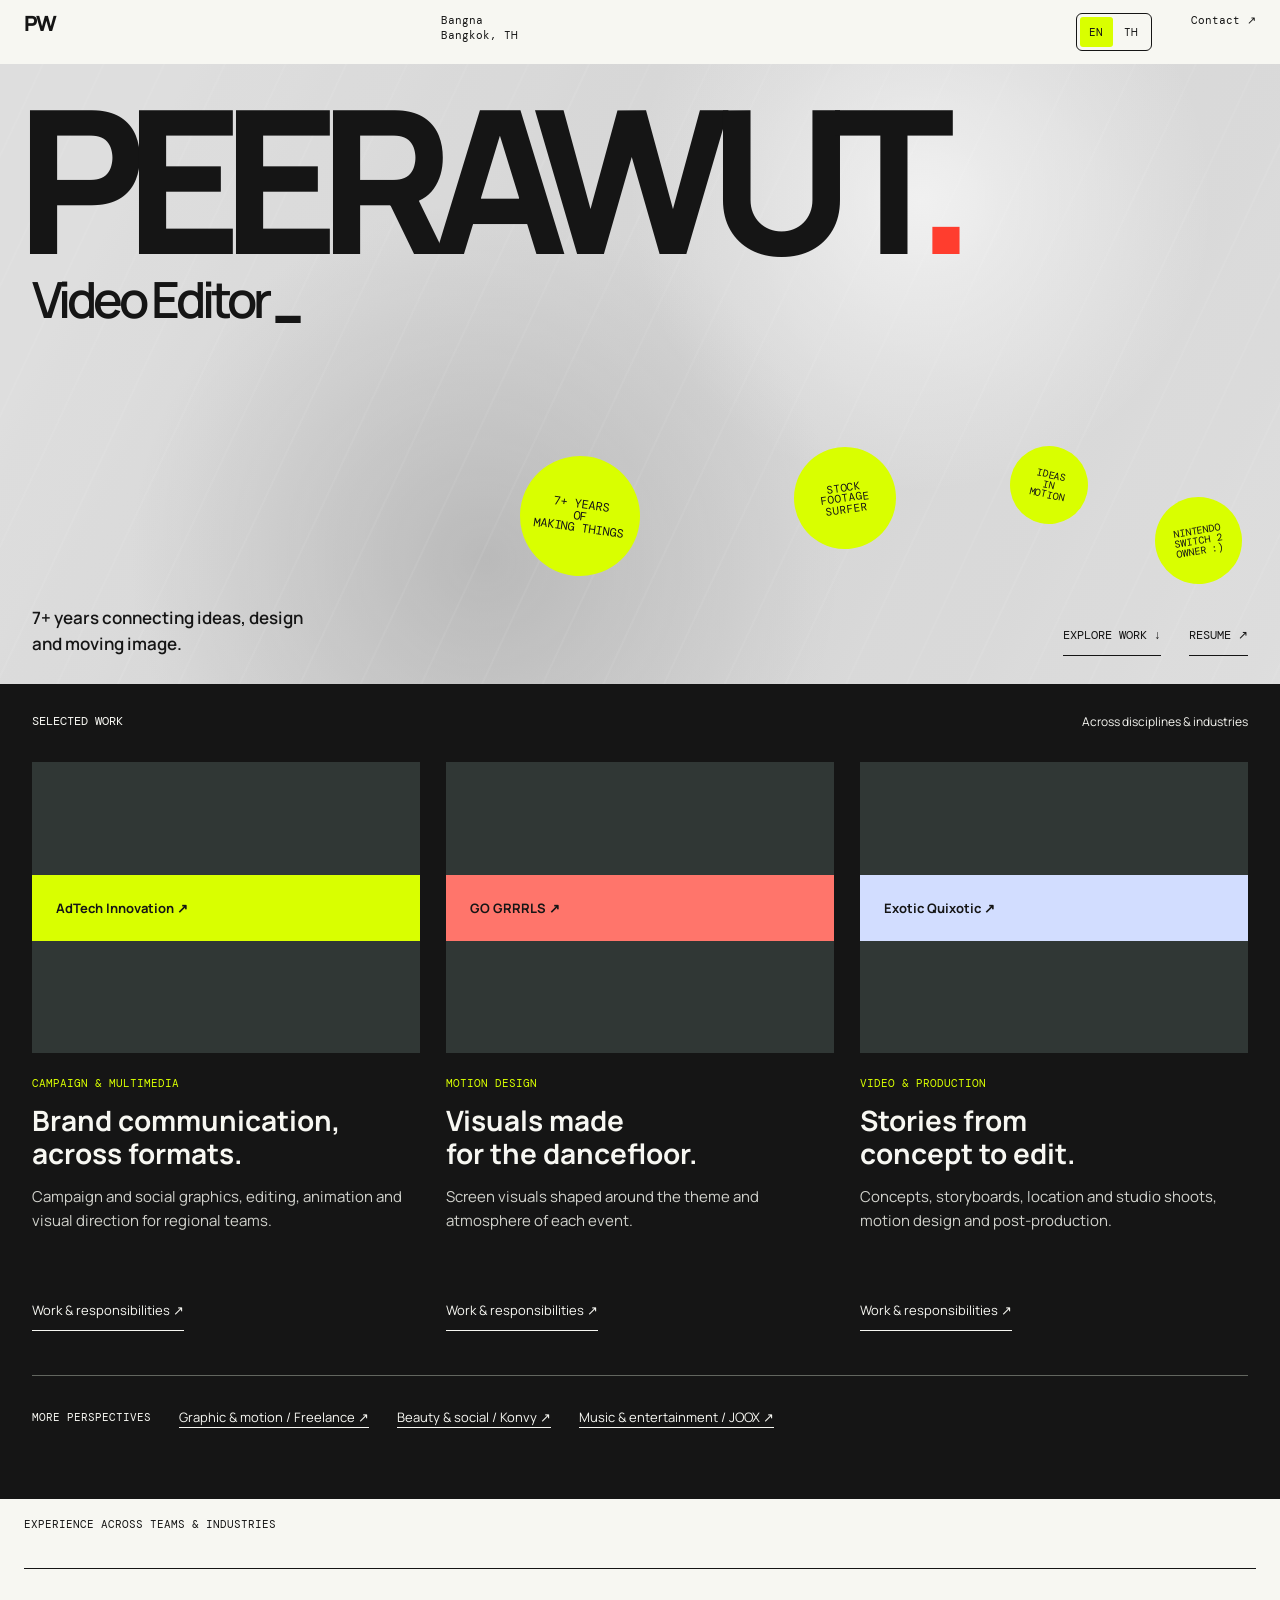
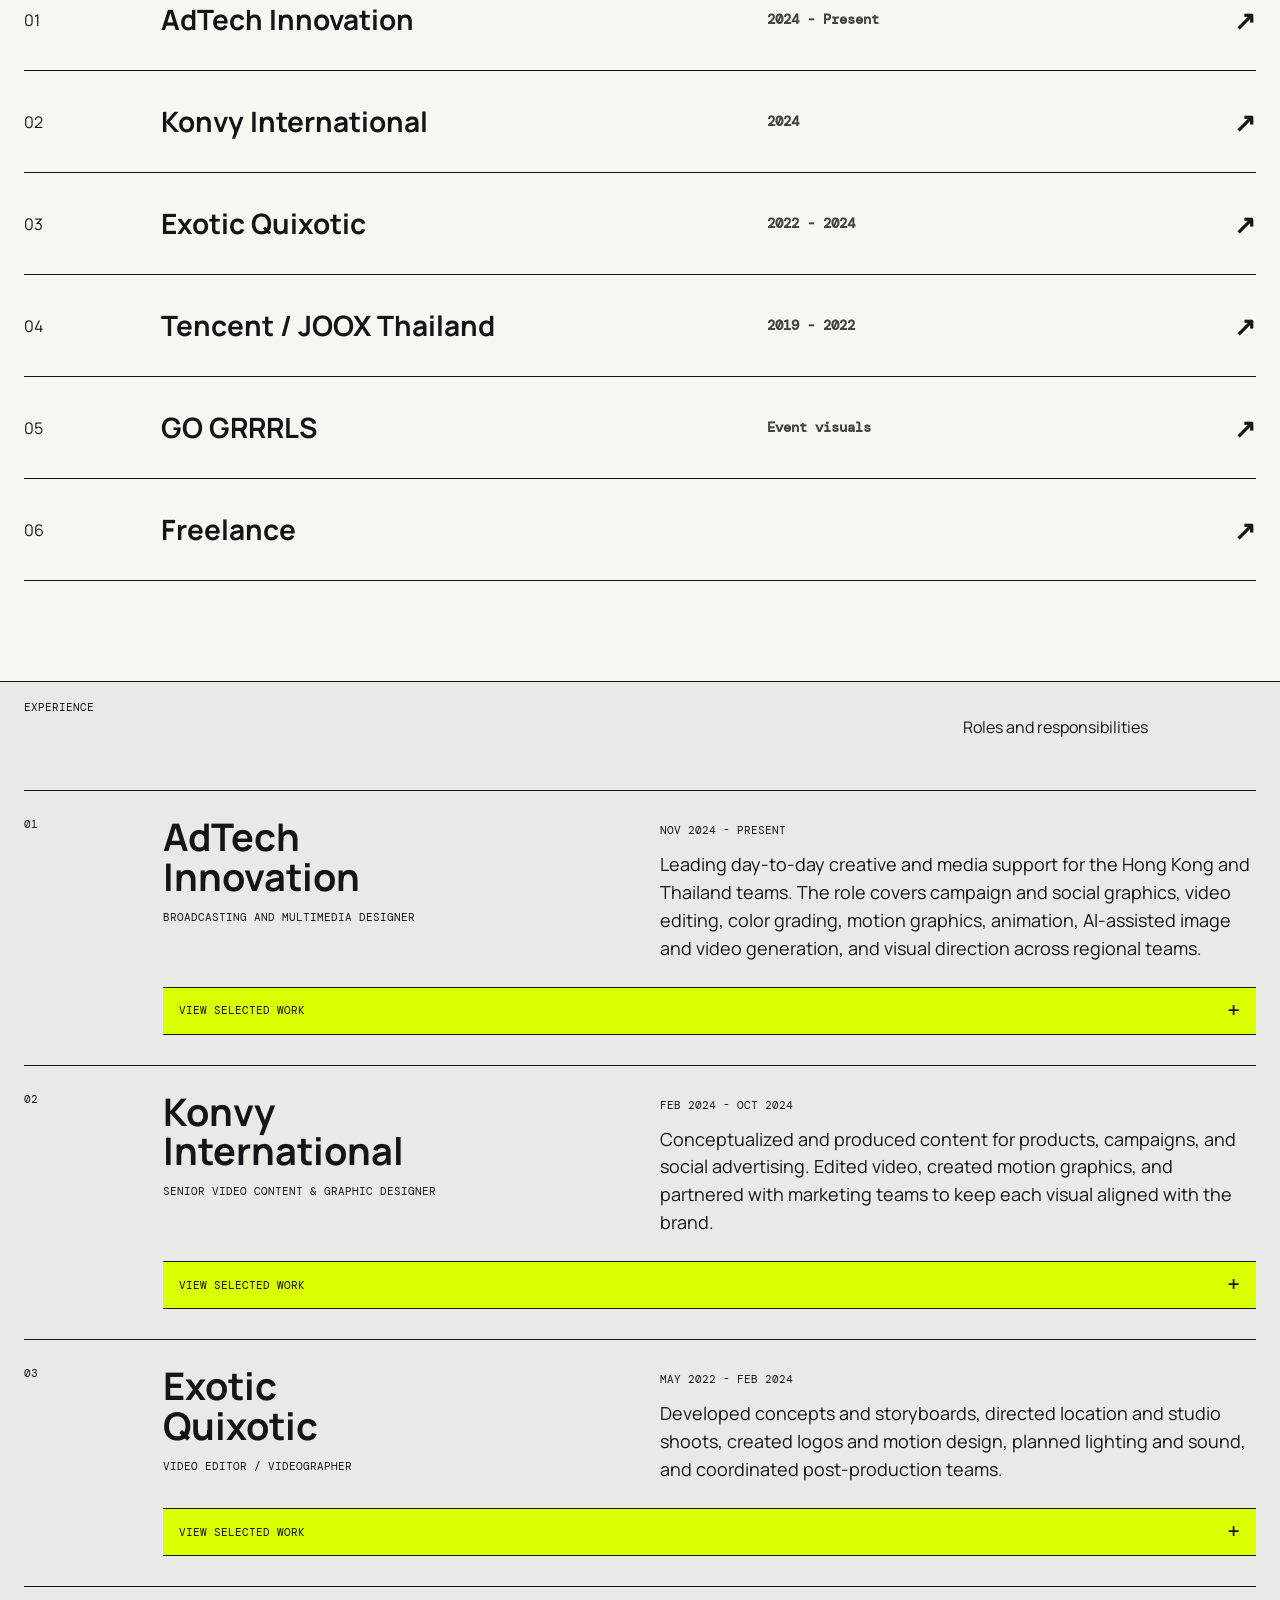
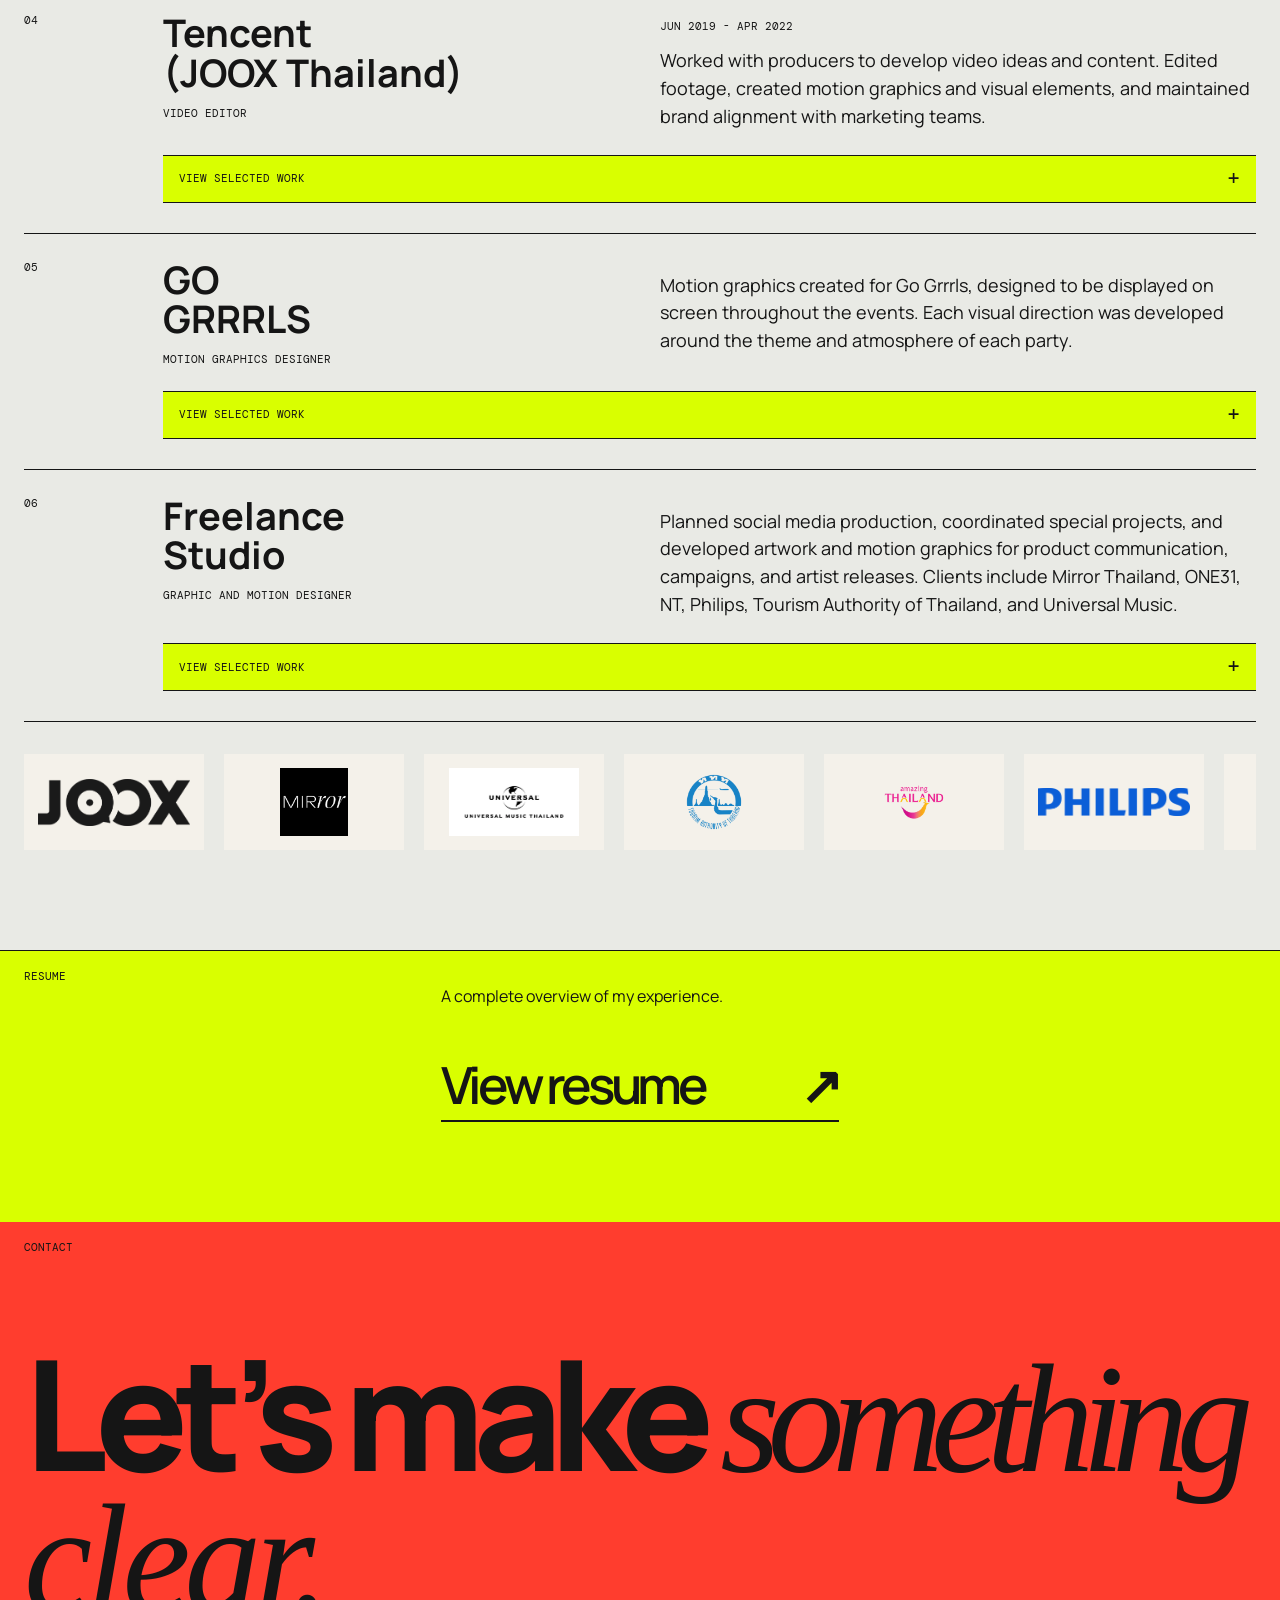
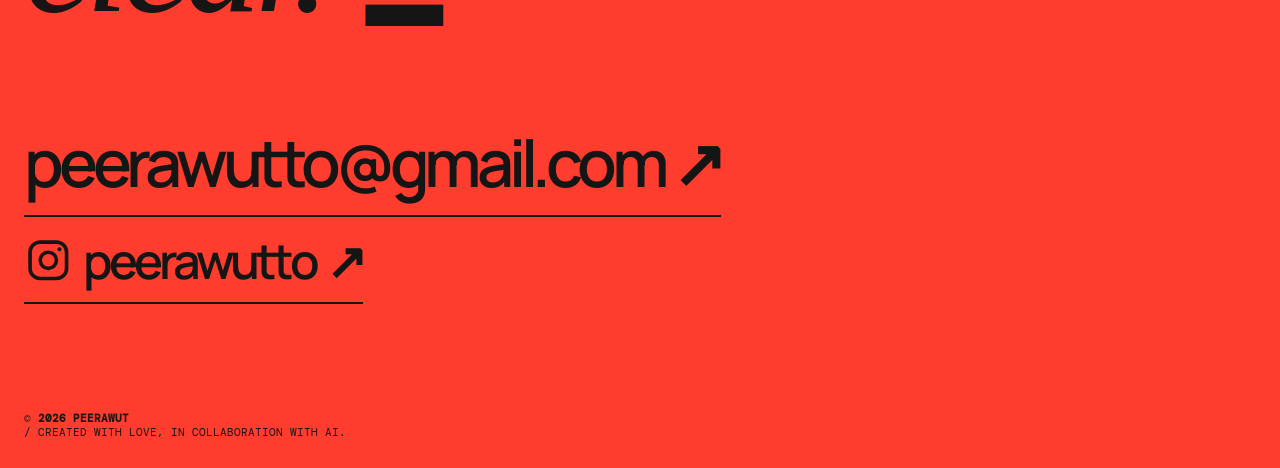
==== commit f381a347: "Update index.html" ====
--- a/index.html
+++ b/index.html
@@ -63,7 +63,7 @@
       </section>
 
       <section class="about section-rule" id="about" hidden>
-        <p class="eyebrow">One designer.<br />Multiple disciplines.</p>
+        <p class="eyebrow" hidden>One designer.<br />Multiple disciplines.</p>
         <div class="about-copy"><h2>From the first idea<br />to the final frame.</h2><p>I work across graphic design, motion and video, bringing 7+ years of experience in music, culture, beauty and brand communication. My work spans concepts and storyboards, shoots, campaign artwork, editing and animation.</p><a class="text-link" href="#experience">Explore my experience &nearr;</a></div>
       </section>
 
